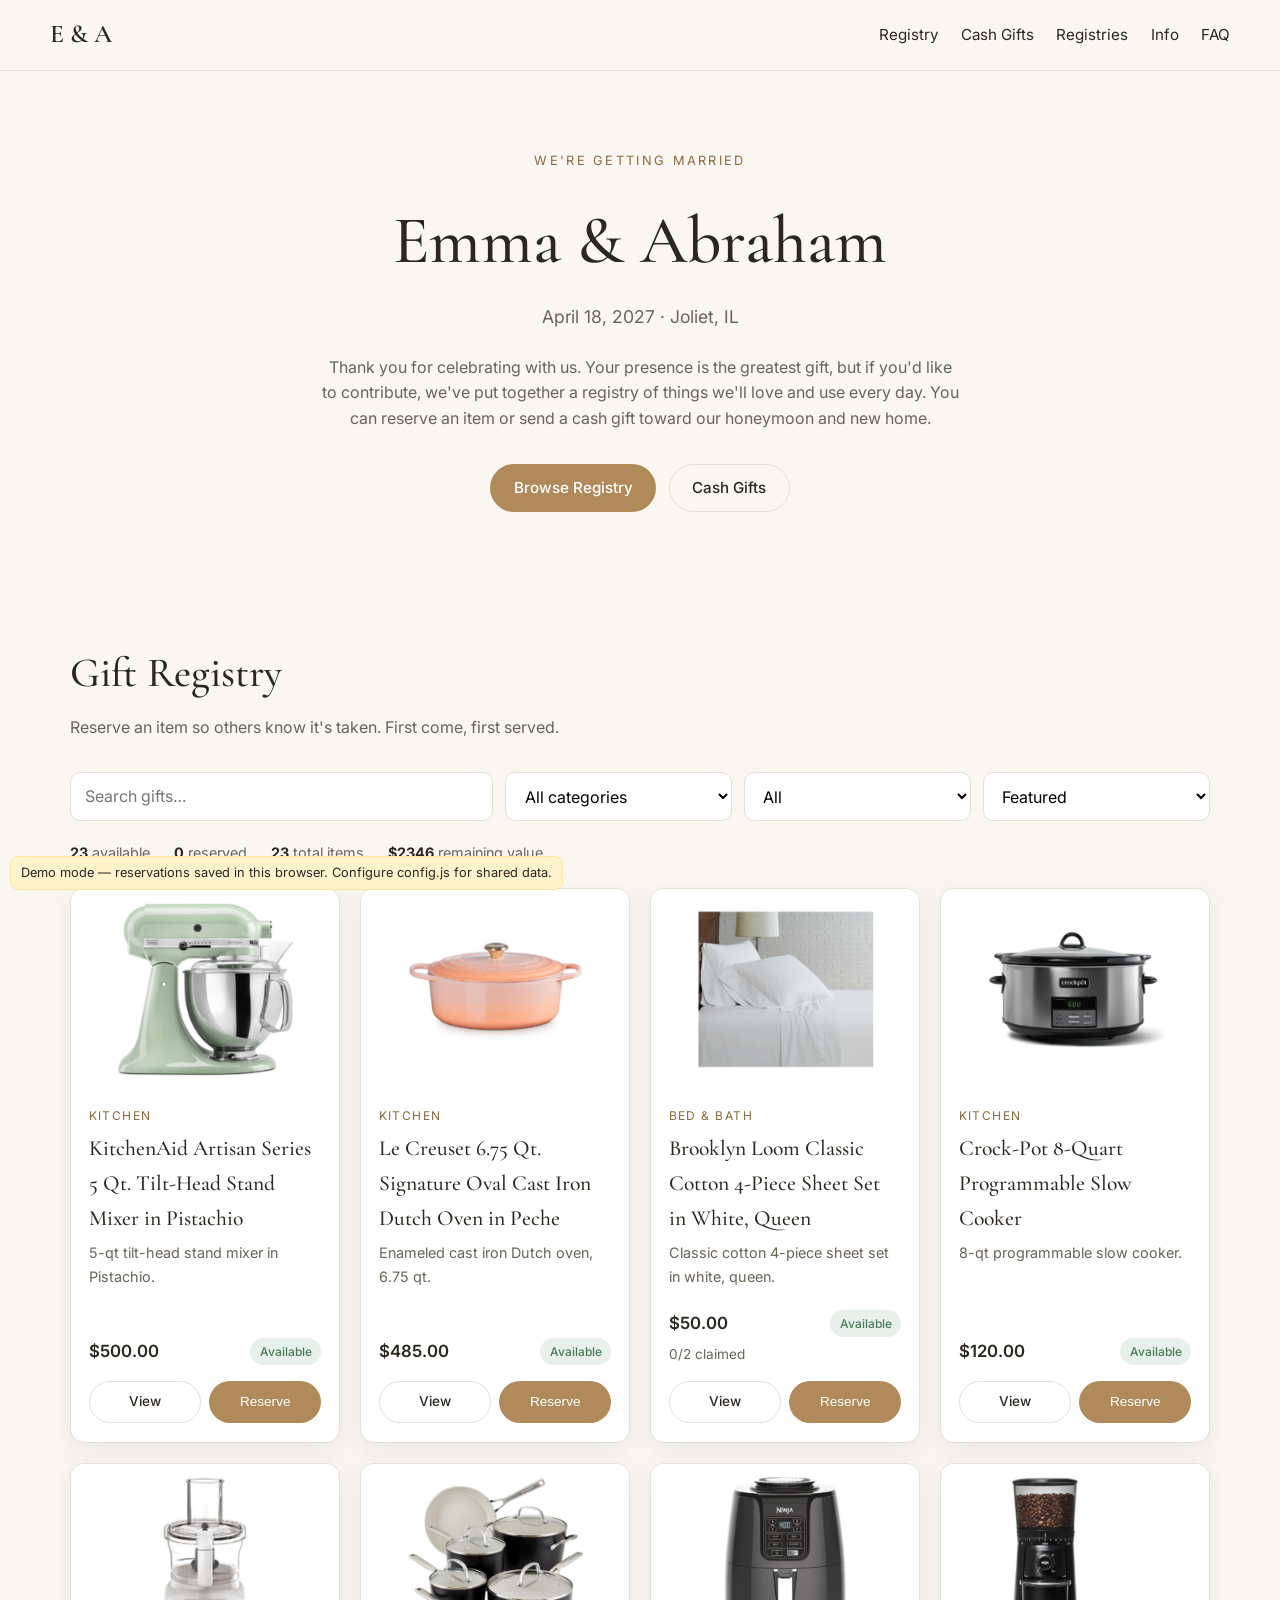
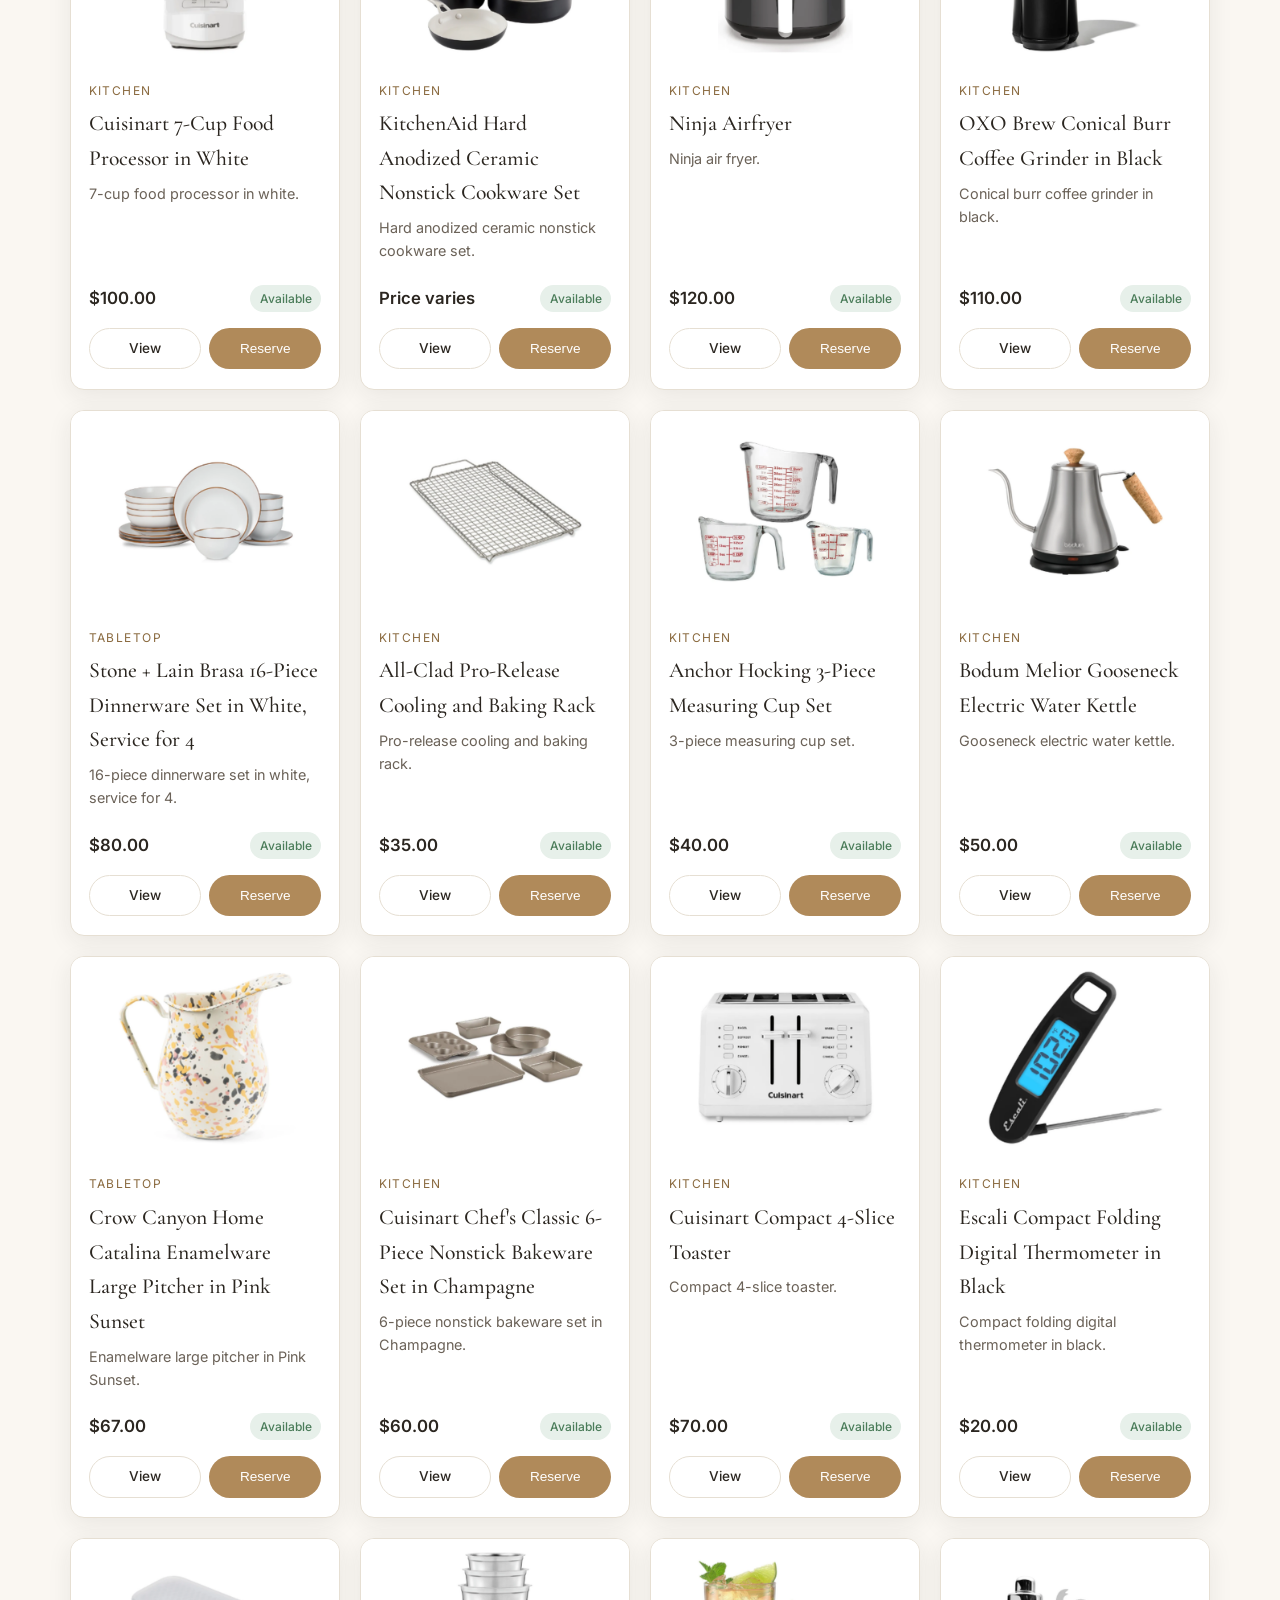
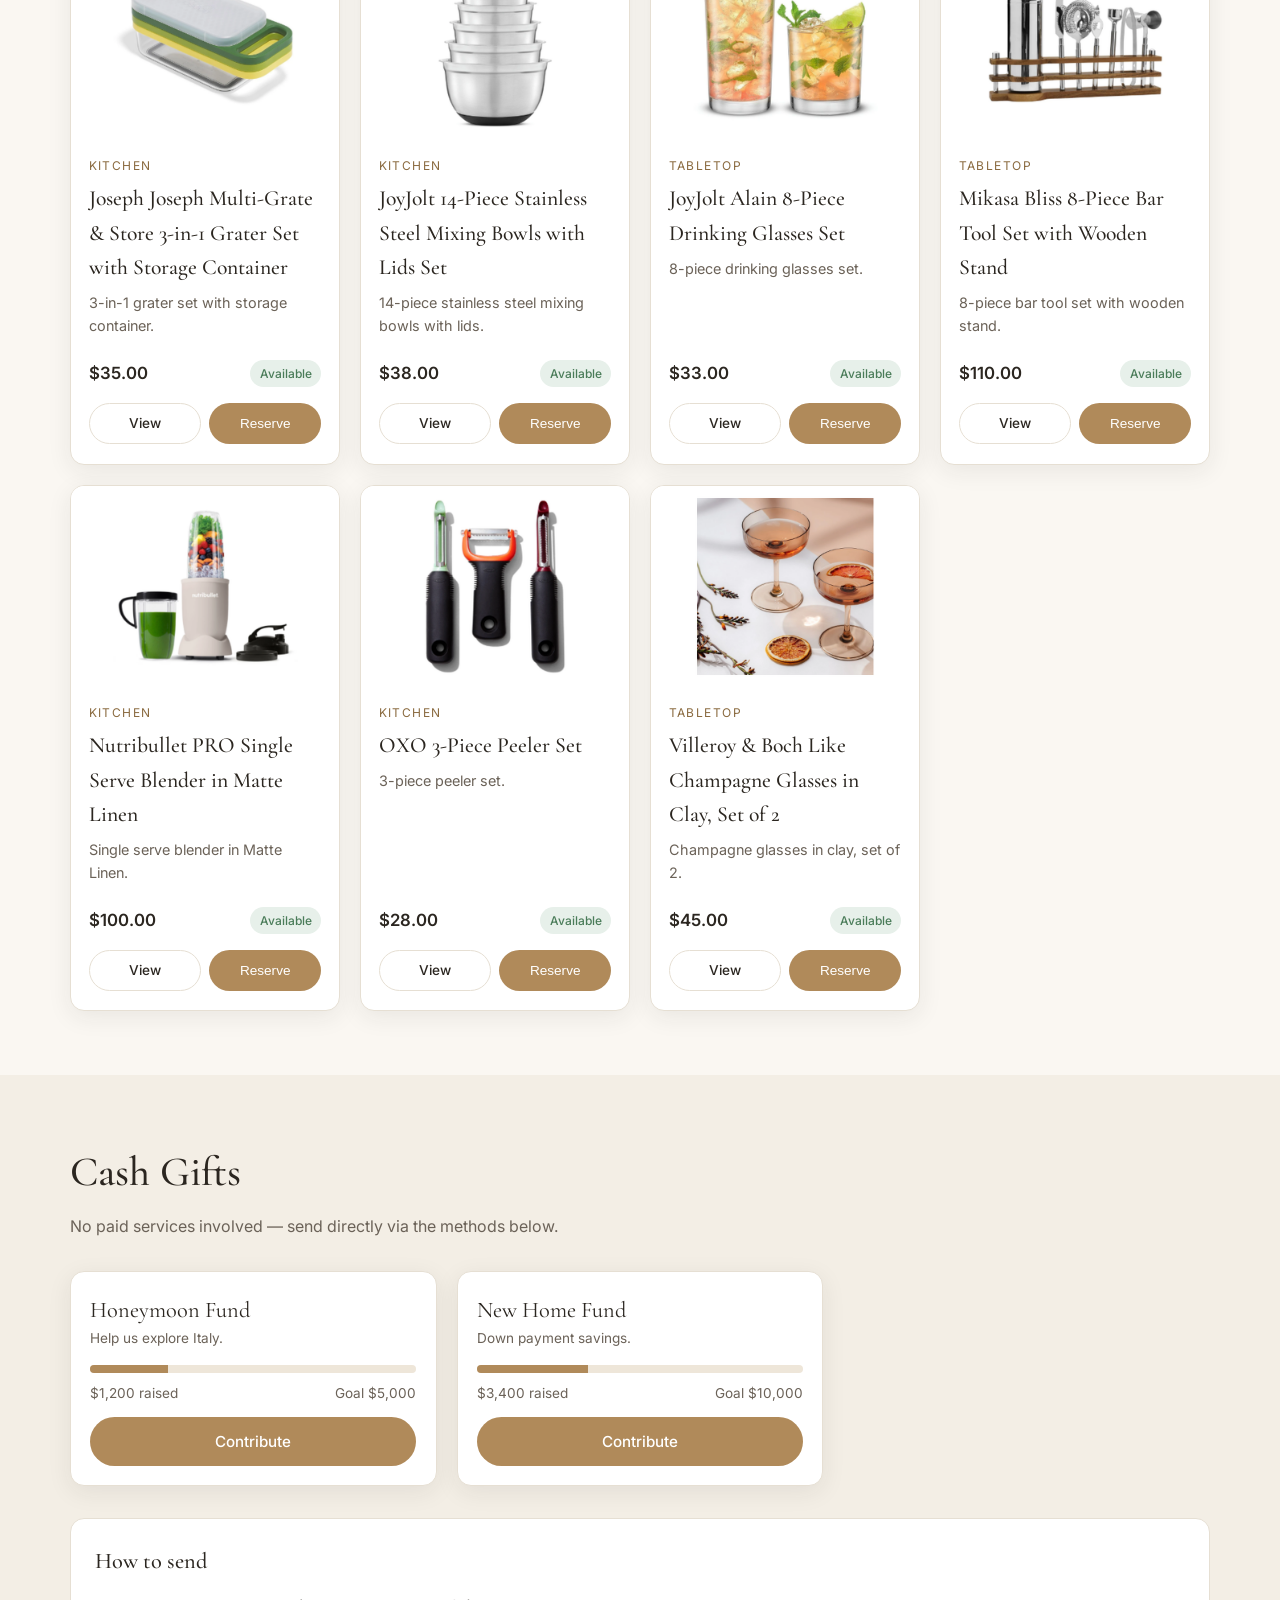
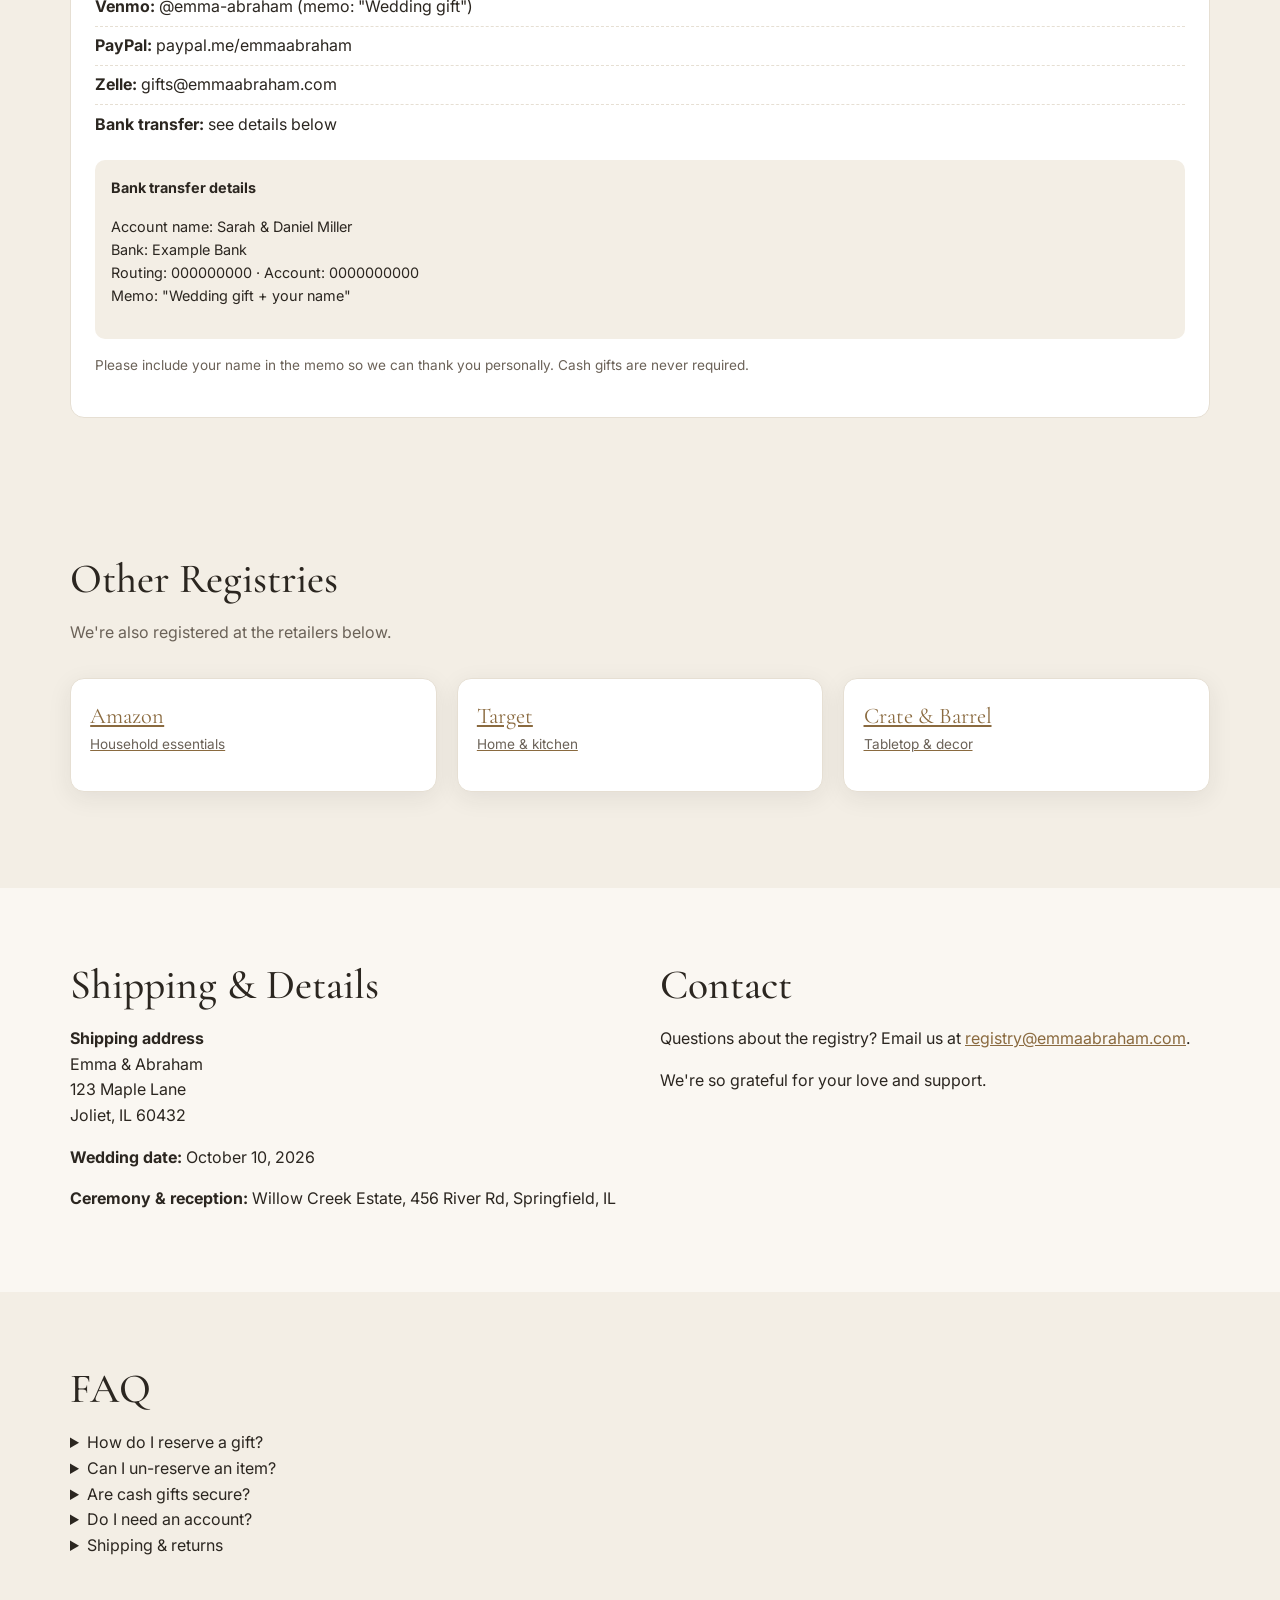
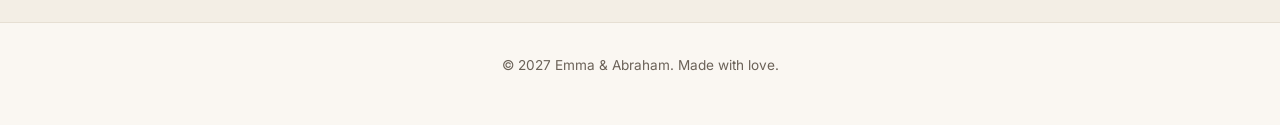
==== index.html @ 06e7c5d1 "Prepare static registry for GitHub Pages - Add Pages workflow, .nojekyll, and LF normalization - Use" ====
<!DOCTYPE html>
<html lang="en">
<head>
  <meta charset="UTF-8" />
  <meta name="viewport" content="width=device-width, initial-scale=1.0" />
  <title>Wedding Registry — Emma &amp; Abraham</title>
  <meta name="description" content="Wedding registry for Emma &amp; Abraham. Browse gifts, reserve an item, or contribute a cash gift." />
  <link rel="preconnect" href="https://fonts.googleapis.com" />
  <link rel="preconnect" href="https://fonts.gstatic.com" crossorigin />
  <link href="https://fonts.googleapis.com/css2?family=Cormorant+Garamond:wght@400;500;600&family=Inter:wght@400;500;600&display=swap" rel="stylesheet" />
  <link rel="stylesheet" href="styles.css?v=3" />
</head>
<body>
  <header class="site-header">
    <div class="container header-inner">
      <a class="brand" href="#top">E &amp; A</a>
      <nav class="nav">
        <a href="#registry">Registry</a>
        <a href="#cash">Cash Gifts</a>
        <a href="#other">Registries</a>
        <a href="#info">Info</a>
        <a href="#faq">FAQ</a>
      </nav>
    </div>
  </header>

  <main id="top">
    <section class="hero">
      <div class="container hero-inner">
        <p class="eyebrow">We're getting married</p>
        <h1>Emma &amp; Abraham</h1>
        <p class="date">April 18, 2027 &middot; Joliet, IL</p>
        <p class="intro">
          Thank you for celebrating with us. Your presence is the greatest gift, but if you'd like to
          contribute, we've put together a registry of things we'll love and use every day. You can reserve
          an item or send a cash gift toward our honeymoon and new home.
        </p>
        <div class="hero-actions">
          <a class="btn btn-primary" href="#registry">Browse Registry</a>
          <a class="btn btn-ghost" href="#cash">Cash Gifts</a>
        </div>
      </div>
    </section>

    <section id="registry" class="section">
      <div class="container">
        <div class="section-head">
          <h2>Gift Registry</h2>
          <p class="muted">Reserve an item so others know it's taken. First come, first served.</p>
        </div>

        <div class="toolbar">
          <input id="search" type="search" placeholder="Search gifts…" aria-label="Search gifts" />
          <select id="category" aria-label="Filter by category">
            <option value="">All categories</option>
          </select>
          <select id="status" aria-label="Filter by status">
            <option value="all">All</option>
            <option value="available">Available</option>
            <option value="reserved">Reserved</option>
          </select>
          <select id="sort" aria-label="Sort">
            <option value="featured">Featured</option>
            <option value="price-asc">Price: Low to High</option>
            <option value="price-desc">Price: High to Low</option>
            <option value="name">Name A–Z</option>
          </select>
        </div>

        <div id="stats" class="stats"></div>
        <div id="gift-grid" class="gift-grid" aria-live="polite"></div>
        <div id="empty" class="empty" hidden>No gifts match your filters.</div>
        <div id="loading" class="loading">Loading registry…</div>
      </div>
    </section>

    <section id="cash" class="section section-alt">
      <div class="container">
        <div class="section-head">
          <h2>Cash Gifts</h2>
          <p class="muted">No paid services involved — send directly via the methods below.</p>
        </div>
        <div id="funds" class="funds"></div>
        <div class="cash-methods">
          <h3>How to send</h3>
          <ul class="methods">
            <li><strong>Venmo:</strong> @emma-abraham (memo: "Wedding gift")</li>
            <li><strong>PayPal:</strong> paypal.me/emmaabraham</li>
            <li><strong>Zelle:</strong> gifts@emmaabraham.com</li>
            <li><strong>Bank transfer:</strong> see details below</li>
          </ul>
          <div class="bank-box">
            <p><strong>Bank transfer details</strong></p>
            <p>Account name: Sarah &amp; Daniel Miller<br />
            Bank: Example Bank<br />
            Routing: 000000000 &middot; Account: 0000000000<br />
            Memo: "Wedding gift + your name"</p>
          </div>
          <p class="muted small">Please include your name in the memo so we can thank you personally. Cash gifts are never required.</p>
        </div>
      </div>
    </section>

    <section id="other" class="section section-alt">
      <div class="container">
        <div class="section-head">
          <h2>Other Registries</h2>
          <p class="muted">We're also registered at the retailers below.</p>
        </div>
        <div class="funds" id="other-registries">
          <a class="fund-card" href="https://www.amazon.com/wedding" target="_blank" rel="noopener">
            <div class="fund-name">Amazon</div>
            <p class="muted small">Household essentials</p>
          </a>
          <a class="fund-card" href="https://www.target.com/gift-registry" target="_blank" rel="noopener">
            <div class="fund-name">Target</div>
            <p class="muted small">Home &amp; kitchen</p>
          </a>
          <a class="fund-card" href="https://www.crateandbarrel.com/gift-registry" target="_blank" rel="noopener">
            <div class="fund-name">Crate &amp; Barrel</div>
            <p class="muted small">Tabletop &amp; decor</p>
          </a>
        </div>
      </div>
    </section>

    <section id="info" class="section">
      <div class="container two-col">
        <div>
          <h2>Shipping &amp; Details</h2>
          <p><strong>Shipping address</strong><br />
          Emma &amp; Abraham<br />
          123 Maple Lane<br />
          Joliet, IL 60432</p>
          <p><strong>Wedding date:</strong> October 10, 2026</p>
          <p><strong>Ceremony &amp; reception:</strong> Willow Creek Estate, 456 River Rd, Springfield, IL</p>
        </div>
        <div>
          <h2>Contact</h2>
          <p>Questions about the registry? Email us at <a href="mailto:registry@emmaabraham.com">registry@emmaabraham.com</a>.</p>
          <p>We're so grateful for your love and support.</p>
        </div>
      </div>
    </section>

    <section id="faq" class="section section-alt">
      <div class="container">
        <h2>FAQ</h2>
        <details>
          <summary>How do I reserve a gift?</summary>
          <p>Click "Reserve" on any available item and enter your name. The item will be marked reserved for everyone immediately.</p>
        </details>
        <details>
          <summary>Can I un-reserve an item?</summary>
          <p>Please contact us and we'll release it. Reserved items can be changed by the couple.</p>
        </details>
        <details>
          <summary>Are cash gifts secure?</summary>
          <p>Cash gifts go directly to us via Venmo/PayPal/Zelle/bank transfer. This site never processes payments or stores card details.</p>
        </details>
        <details>
          <summary>Do I need an account?</summary>
          <p>No. Just your name when reserving. No passwords, no sign-up.</p>
        </details>
        <details>
          <summary>Shipping &amp; returns</summary>
          <p>Items ship to the address above. If something arrives damaged, contact the retailer directly; we're happy to help coordinate.</p>
        </details>
      </div>
    </section>
  </main>

  <footer class="site-footer">
    <div class="container">
      <p>&copy; 2027 Emma &amp; Abraham. Made with love.</p>
    </div>
  </footer>

  <!-- Reserve modal -->
  <div id="modal" class="modal" hidden>
    <div class="modal-card" role="dialog" aria-modal="true" aria-labelledby="modal-title">
      <button class="modal-close" id="modal-close" aria-label="Close">&times;</button>
      <h3 id="modal-title">Reserve this gift</h3>
      <p id="modal-item" class="muted"></p>
      <form id="reserve-form">
        <label>Your name
          <input name="name" type="text" required maxlength="80" placeholder="Jane Doe" />
        </label>
        <label>Message (optional)
          <textarea name="message" rows="3" maxlength="200" placeholder="Congrats!"></textarea>
        </label>
        <div class="modal-actions">
          <button type="button" class="btn btn-ghost" id="modal-cancel">Cancel</button>
          <button type="submit" class="btn btn-primary">Reserve</button>
        </div>
        <p id="modal-status" class="form-status" role="status"></p>
      </form>
    </div>
  </div>

  <script src="config.js"></script>
  <script src="gifts-data.js?v=3"></script>
<script src="app.js?v=3"></script>
</body>
</html>
---- styles.css ----
:root {
  --bg: #faf7f2;
  --surface: #ffffff;
  --text: #2b2620;
  --muted: #6b6258;
  --accent: #b08a5a;
  --accent-dark: #8a6a3f;
  --border: #e6dfd3;
  --success: #4a7c59;
  --danger: #a04a3a;
  --radius: 14px;
  --shadow: 0 6px 24px rgba(43,38,32,.08);
  --max: 1180px;
}

* { box-sizing: border-box; }
html { scroll-behavior: smooth; }
body {
  margin: 0;
  font-family: 'Inter', system-ui, -apple-system, sans-serif;
  color: var(--text);
  background: var(--bg);
  line-height: 1.6;
}
h1,h2,h3 { font-family: 'Cormorant Garamond', Georgia, serif; font-weight: 500; margin: 0 0 .5rem; }
h1 { font-size: clamp(2.6rem, 6vw, 4.2rem); }
h2 { font-size: clamp(1.9rem, 4vw, 2.6rem); }
h3 { font-size: 1.4rem; }
p { margin: 0 0 1rem; }
a { color: var(--accent-dark); }
.muted { color: var(--muted); }
.small { font-size: .85rem; }

.container { max-width: var(--max); margin: 0 auto; padding: 0 1.25rem; }

.site-header {
  position: sticky; top: 0; z-index: 50;
  background: rgba(250,247,242,.85);
  backdrop-filter: blur(8px);
  border-bottom: 1px solid var(--border);
}
.header-inner { display: flex; align-items: center; justify-content: space-between; padding: .9rem 0; }
.brand { font-family: 'Cormorant Garamond', serif; font-size: 1.6rem; font-weight: 600; text-decoration: none; color: var(--text); }
.nav { display: flex; gap: 1.4rem; }
.nav a { text-decoration: none; color: var(--text); font-size: .95rem; }
.nav a:hover { color: var(--accent-dark); }

.hero { padding: 5rem 0 4rem; text-align: center; }
.eyebrow { text-transform: uppercase; letter-spacing: .18em; font-size: .8rem; color: var(--accent-dark); margin-bottom: 1rem; }
.date { color: var(--muted); font-size: 1.1rem; margin-bottom: 1.5rem; }
.intro { max-width: 640px; margin: 0 auto 2rem; color: var(--muted); }
.hero-actions { display: flex; gap: .8rem; justify-content: center; flex-wrap: wrap; }

.btn {
  display: inline-flex; align-items: center; justify-content: center;
  padding: .7rem 1.4rem; border-radius: 999px; border: 1px solid transparent;
  font-weight: 500; text-decoration: none; cursor: pointer; font-size: .95rem;
  transition: transform .15s ease, background .15s ease, box-shadow .15s ease;
}
.btn:hover { transform: translateY(-1px); }
.btn-primary { background: var(--accent); color: #fff; }
.btn-primary:hover { background: var(--accent-dark); }
.btn-ghost { background: transparent; border-color: var(--border); color: var(--text); }
.btn:disabled { opacity: .5; cursor: not-allowed; transform: none; }

.section { padding: 4rem 0; }
.section-alt { background: #f3eee5; }
.section-head { margin-bottom: 2rem; }
.section-head .muted { margin-top: .25rem; }

.toolbar {
  display: flex; flex-wrap: wrap; gap: .75rem; margin-bottom: 1.25rem;
}
.toolbar input, .toolbar select {
  padding: .65rem .9rem; border: 1px solid var(--border); border-radius: 10px;
  background: var(--surface); font: inherit; min-width: 160px; flex: 1;
}
.toolbar input { flex: 2; min-width: 200px; }

.stats { display: flex; gap: 1.5rem; flex-wrap: wrap; margin-bottom: 1.5rem; color: var(--muted); font-size: .9rem; }
.stats strong { color: var(--text); }

.gift-grid {
  display: grid; grid-template-columns: repeat(auto-fill, minmax(260px, 1fr)); gap: 1.25rem;
}
.gift-card {
  background: var(--surface); border: 1px solid var(--border); border-radius: var(--radius);
  overflow: hidden; box-shadow: var(--shadow); display: flex; flex-direction: column;
  transition: transform .2s ease;
}
.gift-card:hover { transform: translateY(-3px); }
.gift-img {
  aspect-ratio: 4/3; background: #fff; display: flex; align-items: center; justify-content: center;
  overflow: hidden;
}
.gift-img img { width: 100%; height: 100%; object-fit: contain; }
.gift-body { padding: 1rem 1.1rem 1.2rem; display: flex; flex-direction: column; gap: .4rem; flex: 1; }
.gift-cat { font-size: .75rem; text-transform: uppercase; letter-spacing: .12em; color: var(--accent-dark); }
.gift-name { font-family: 'Cormorant Garamond', serif; font-size: 1.35rem; margin: 0; }
.gift-desc { color: var(--muted); font-size: .9rem; flex: 1; }
.gift-price { font-weight: 600; font-size: 1.05rem; }
.gift-meta { display: flex; align-items: center; justify-content: space-between; gap: .5rem; flex-wrap: wrap; }
.gift-actions { display: flex; gap: .5rem; margin-top: .6rem; }
.gift-actions .btn { flex: 1; padding: .55rem .8rem; font-size: .85rem; }

.badge {
  display: inline-block; padding: .25rem .6rem; border-radius: 999px; font-size: .75rem; font-weight: 500;
}
.badge-available { background: #e7f0ea; color: var(--success); }
.badge-reserved { background: #f0e6e3; color: var(--danger); }

.empty, .loading { text-align: center; padding: 3rem 1rem; color: var(--muted); }

.funds { display: grid; grid-template-columns: repeat(auto-fill, minmax(280px, 1fr)); gap: 1.25rem; margin-bottom: 2rem; }
.fund-card { background: var(--surface); border: 1px solid var(--border); border-radius: var(--radius); padding: 1.2rem; box-shadow: var(--shadow); }
.fund-name { font-family: 'Cormorant Garamond', serif; font-size: 1.4rem; }
.progress { height: 8px; background: #eee6d9; border-radius: 999px; overflow: hidden; margin: .6rem 0; }
.progress-bar { height: 100%; background: var(--accent); transition: width .4s ease; }
.fund-amounts { display: flex; justify-content: space-between; font-size: .85rem; color: var(--muted); }

.cash-methods { background: var(--surface); border: 1px solid var(--border); border-radius: var(--radius); padding: 1.5rem; }
.methods { list-style: none; padding: 0; margin: 0 0 1rem; }
.methods li { padding: .4rem 0; border-bottom: 1px dashed var(--border); }
.methods li:last-child { border-bottom: none; }
.bank-box { background: #f3eee5; border-radius: 10px; padding: 1rem; margin: 1rem 0; font-size: .9rem; }

.two-col { display: grid; grid-template-columns: 1fr 1fr; gap: 2.5rem; }
@media (max-width: 720px) { .two-col { grid-template-columns: 1fr; } }

.site-footer { padding: 2rem 0; text-align: center; color: var(--muted); font-size: .85rem; border-top: 1px solid var(--border); }

/* Modal */
.modal {
  position: fixed; inset: 0; background: rgba(43,38,32,.45);
  display: flex; align-items: center; justify-content: center; z-index: 100; padding: 1rem;
}
.modal[hidden] { display: none; }
.modal-card {
  background: var(--surface); border-radius: var(--radius); padding: 1.6rem;
  width: min(460px, 100%); box-shadow: 0 20px 60px rgba(0,0,0,.2); position: relative;
}
.modal-close { position: absolute; top: .6rem; right: .9rem; background: none; border: none; font-size: 1.6rem; cursor: pointer; color: var(--muted); }
.modal-card label { display: block; margin-bottom: 1rem; font-size: .9rem; }
.modal-card input, .modal-card textarea {
  width: 100%; margin-top: .35rem; padding: .6rem .8rem; border: 1px solid var(--border);
  border-radius: 8px; font: inherit;
}
.modal-actions { display: flex; justify-content: flex-end; gap: .6rem; margin-top: .5rem; }
.form-status { font-size: .85rem; margin-top: .6rem; min-height: 1.2rem; }
.form-status.error { color: var(--danger); }
.form-status.success { color: var(--success); }
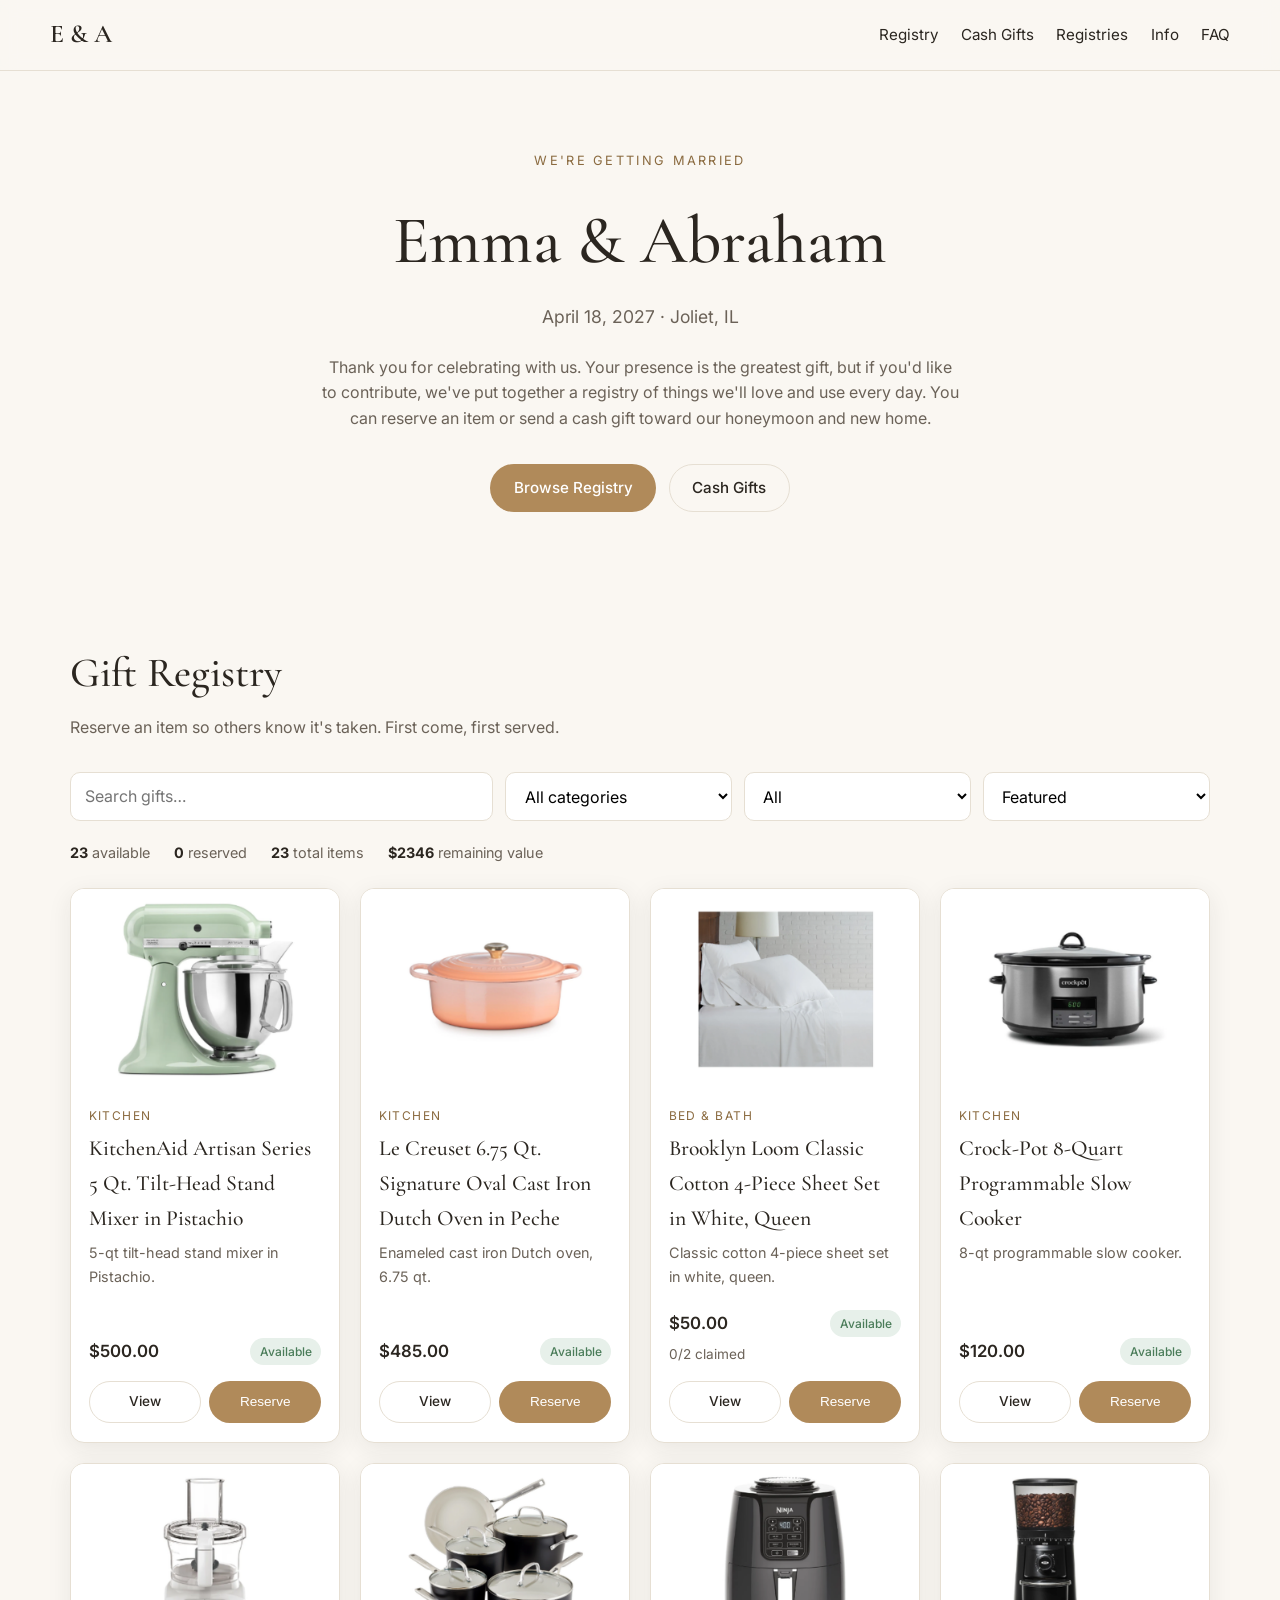
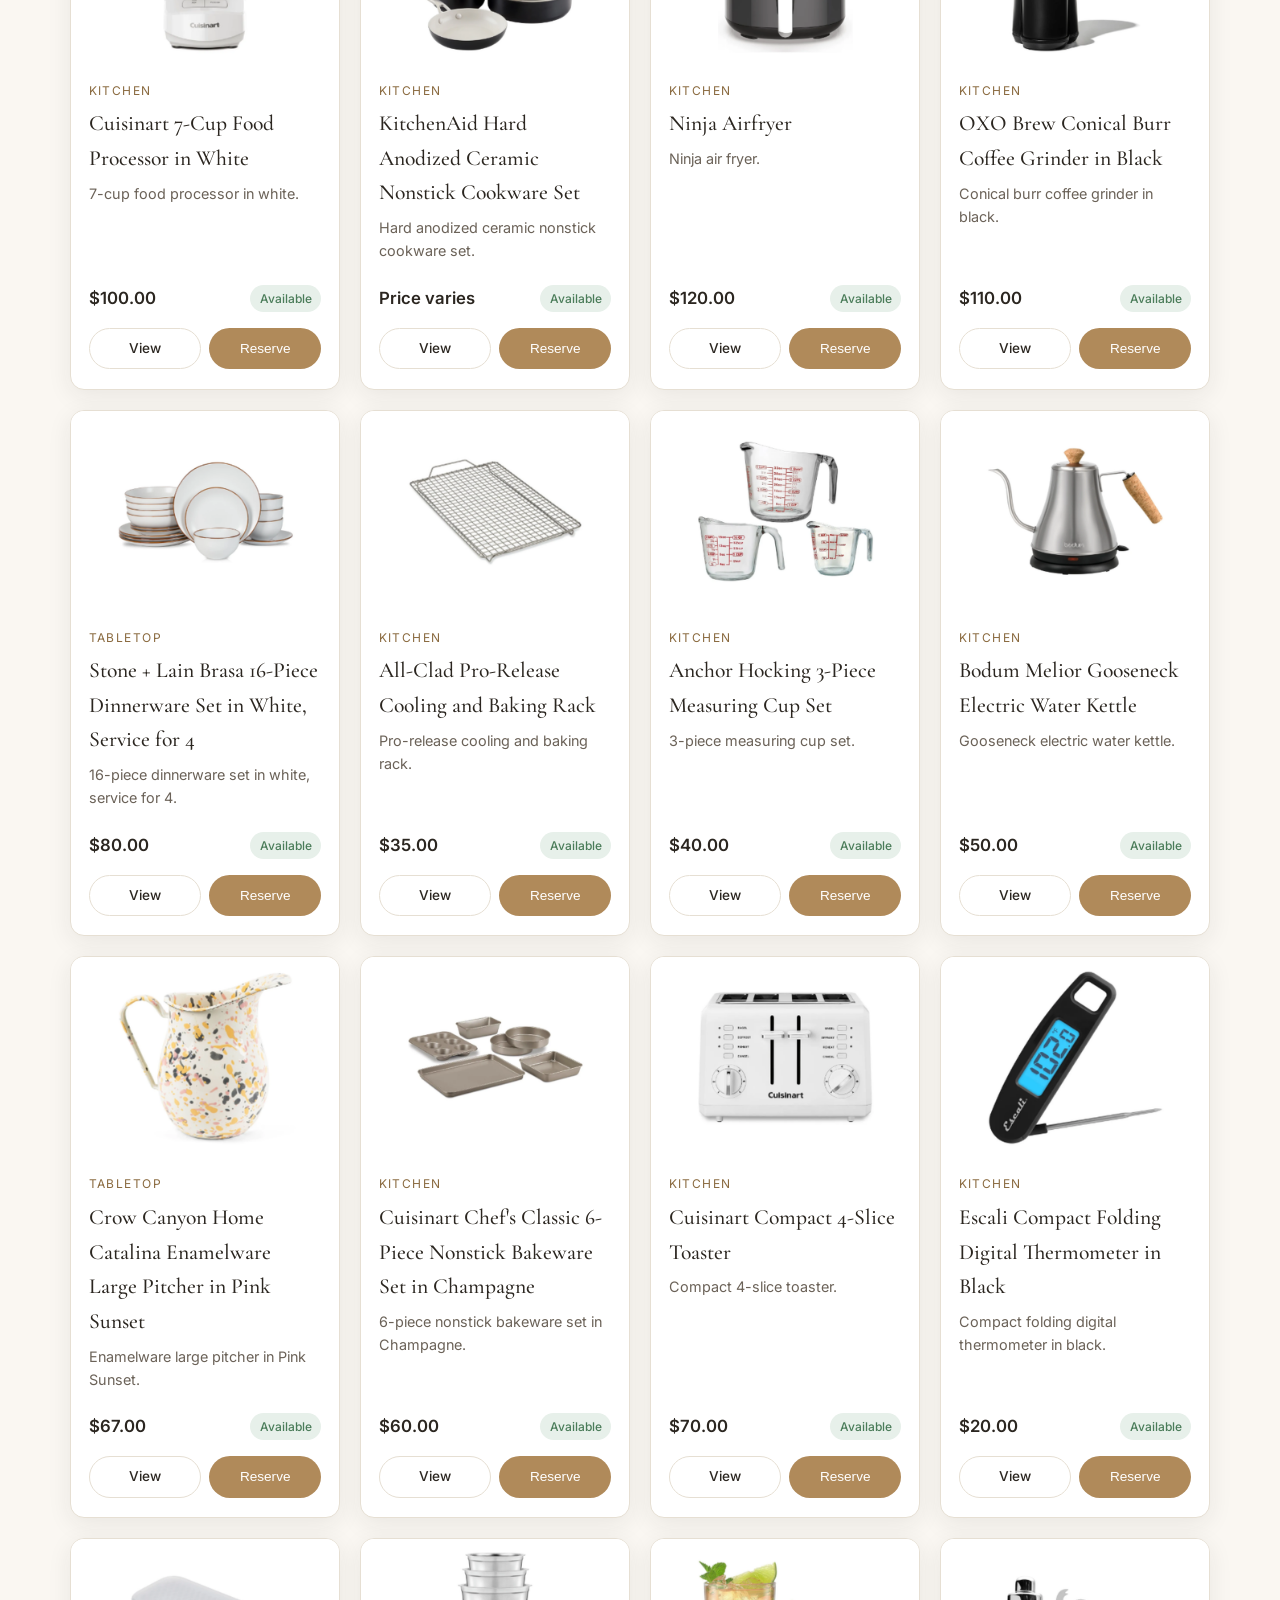
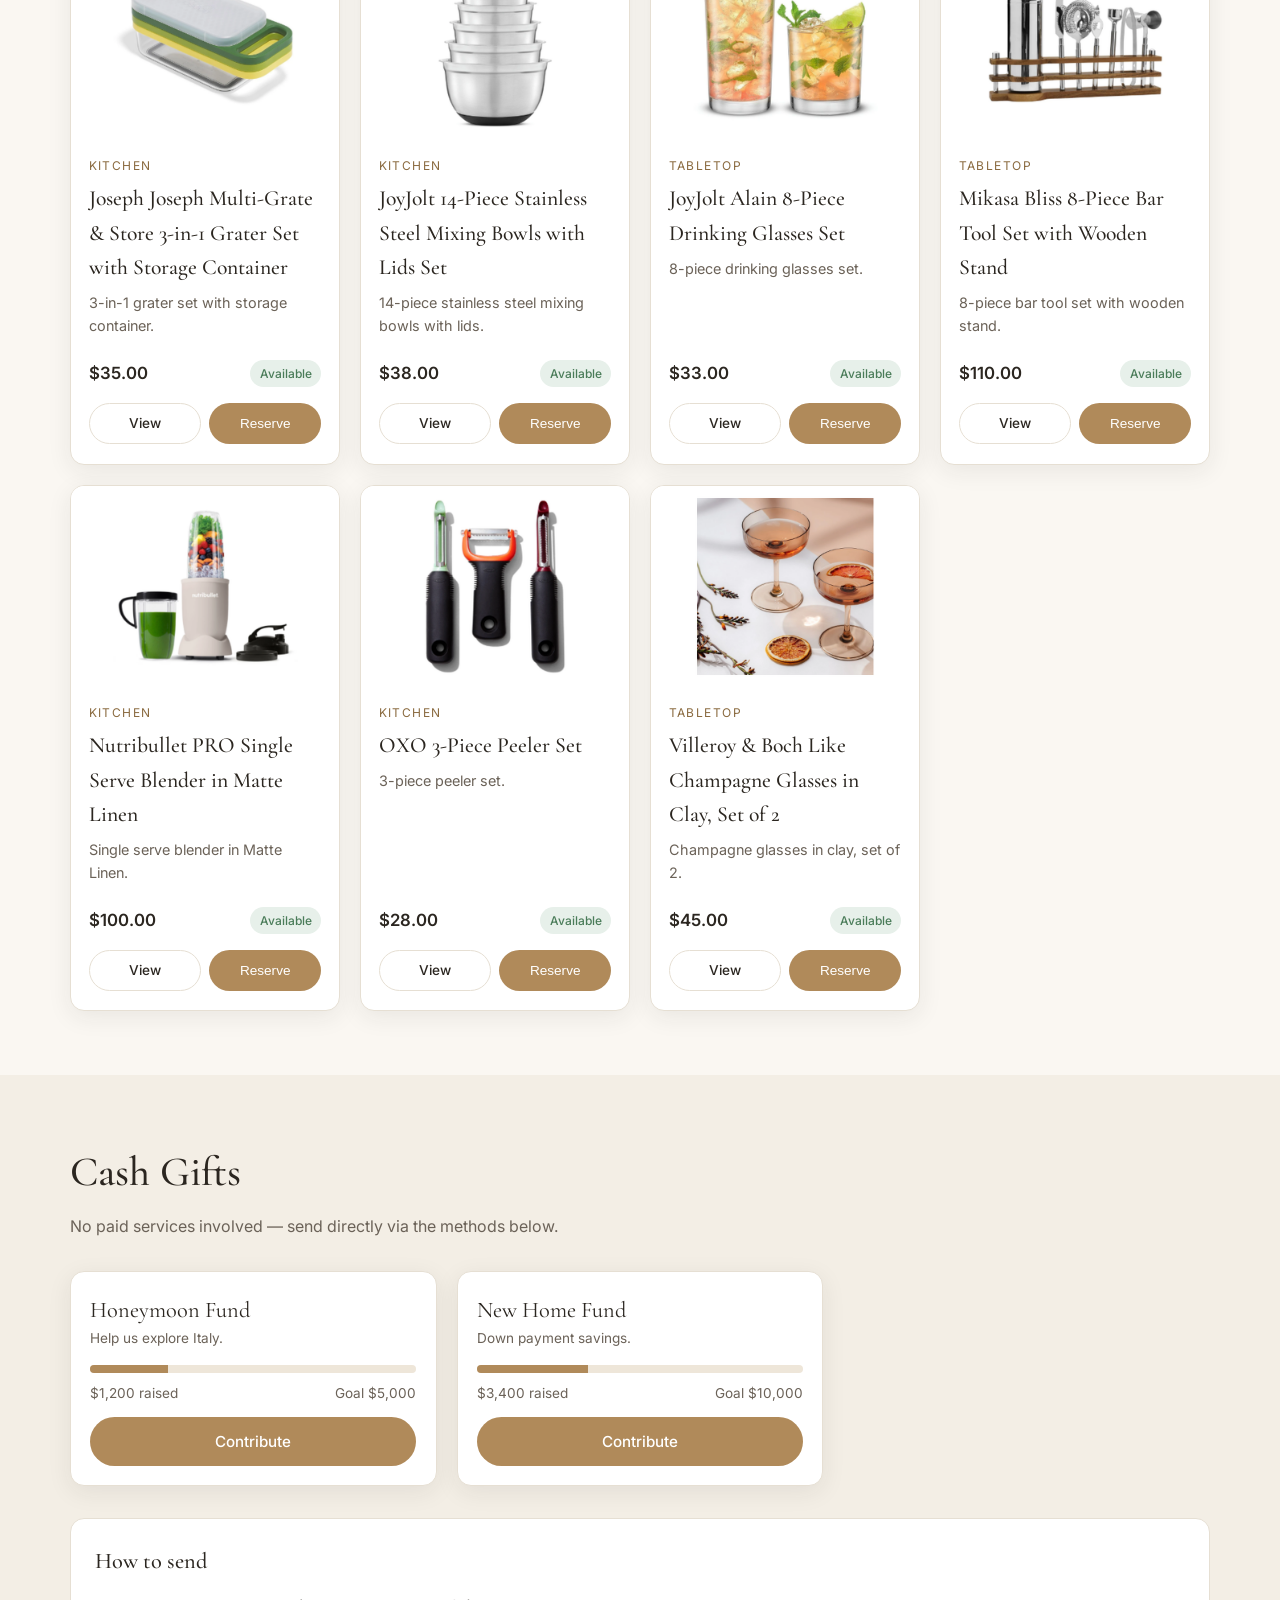
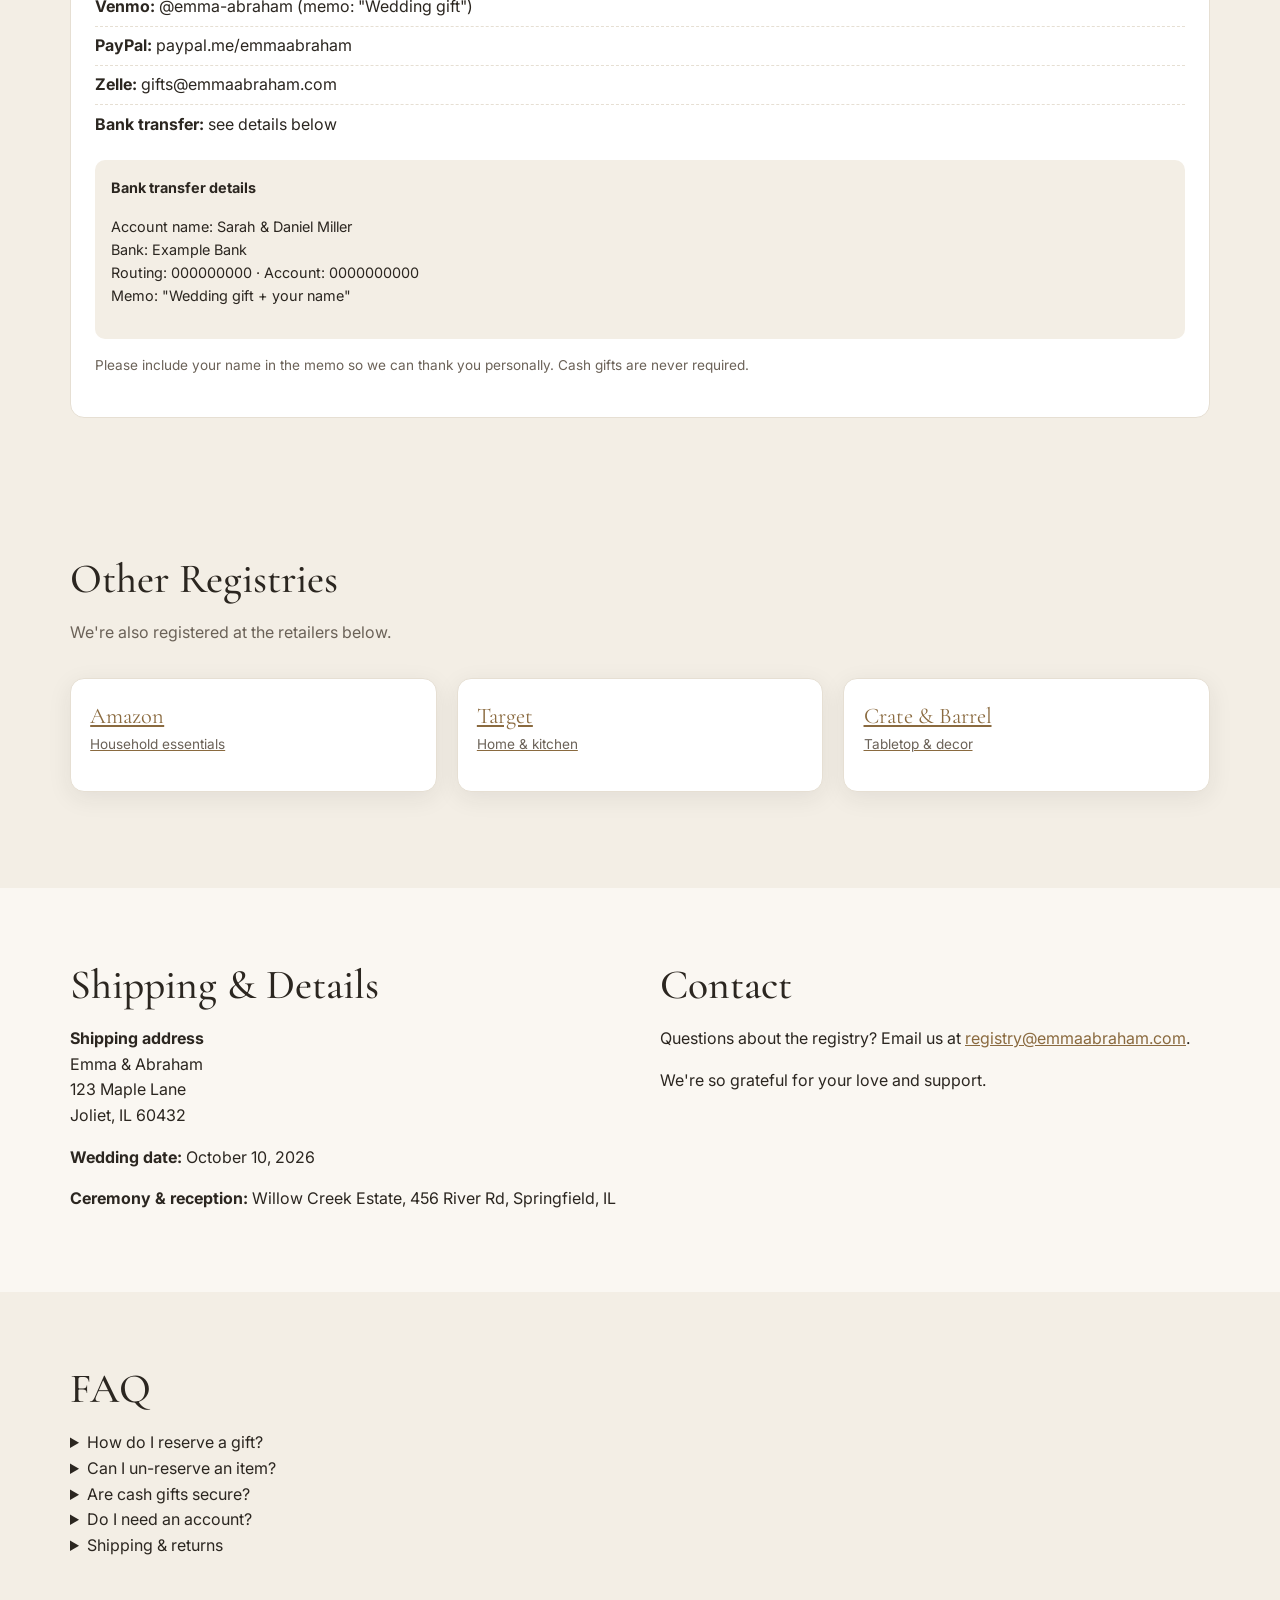
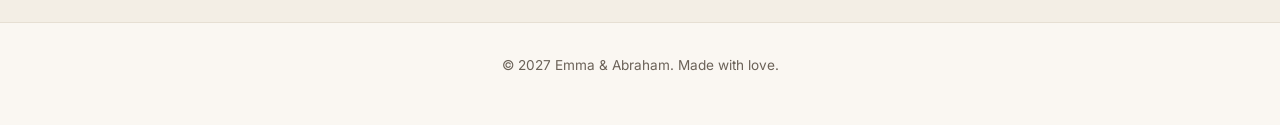
==== commit c998420c: "Connect live site to Google Sheets backend Set the Apps Script /exec endpoint and bump asset version" ====
--- a/index.html
+++ b/index.html
@@ -8,7 +8,7 @@
   <link rel="preconnect" href="https://fonts.googleapis.com" />
   <link rel="preconnect" href="https://fonts.gstatic.com" crossorigin />
   <link href="https://fonts.googleapis.com/css2?family=Cormorant+Garamond:wght@400;500;600&family=Inter:wght@400;500;600&display=swap" rel="stylesheet" />
-  <link rel="stylesheet" href="styles.css?v=3" />
+  <link rel="stylesheet" href="styles.css?v=4" />
 </head>
 <body>
   <header class="site-header">
@@ -198,8 +198,8 @@
     </div>
   </div>
 
-  <script src="config.js"></script>
-  <script src="gifts-data.js?v=3"></script>
-<script src="app.js?v=3"></script>
+  <script src="config.js?v=4"></script>
+  <script src="gifts-data.js?v=4"></script>
+<script src="app.js?v=4"></script>
 </body>
 </html>
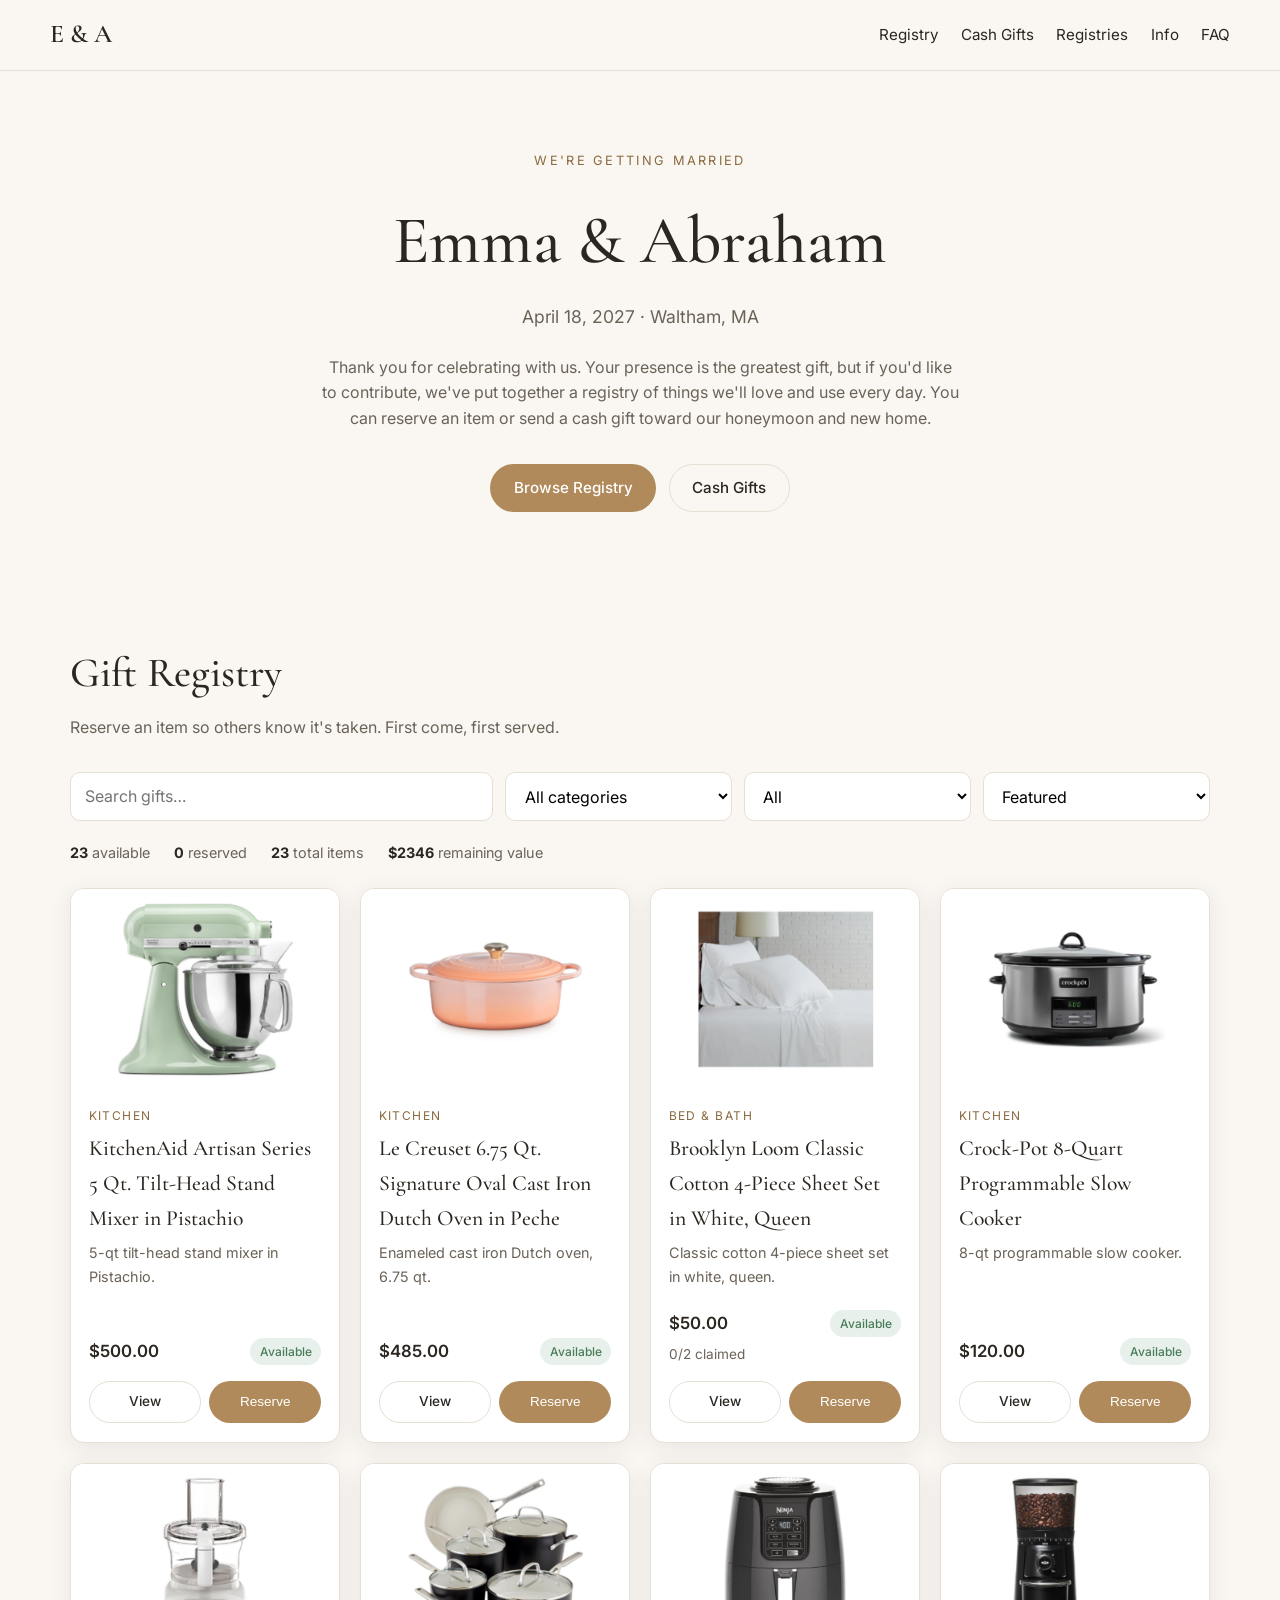
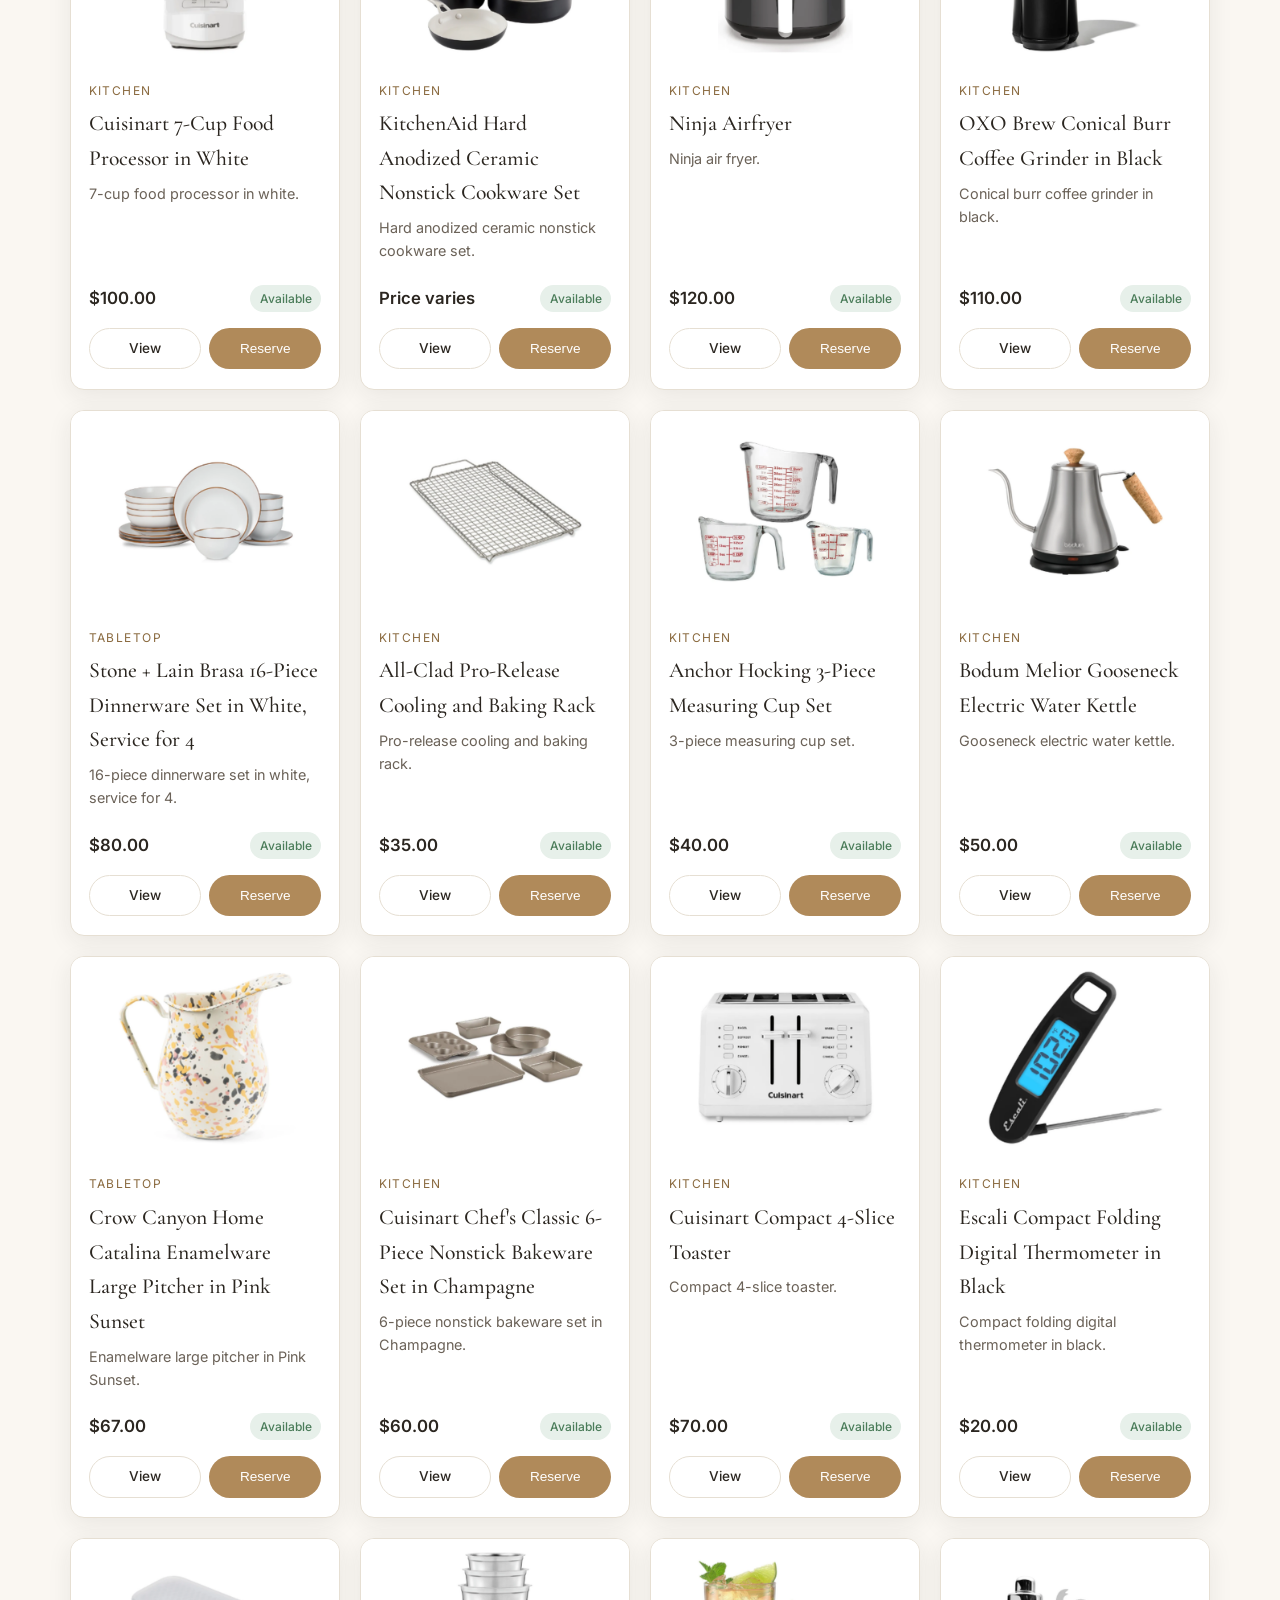
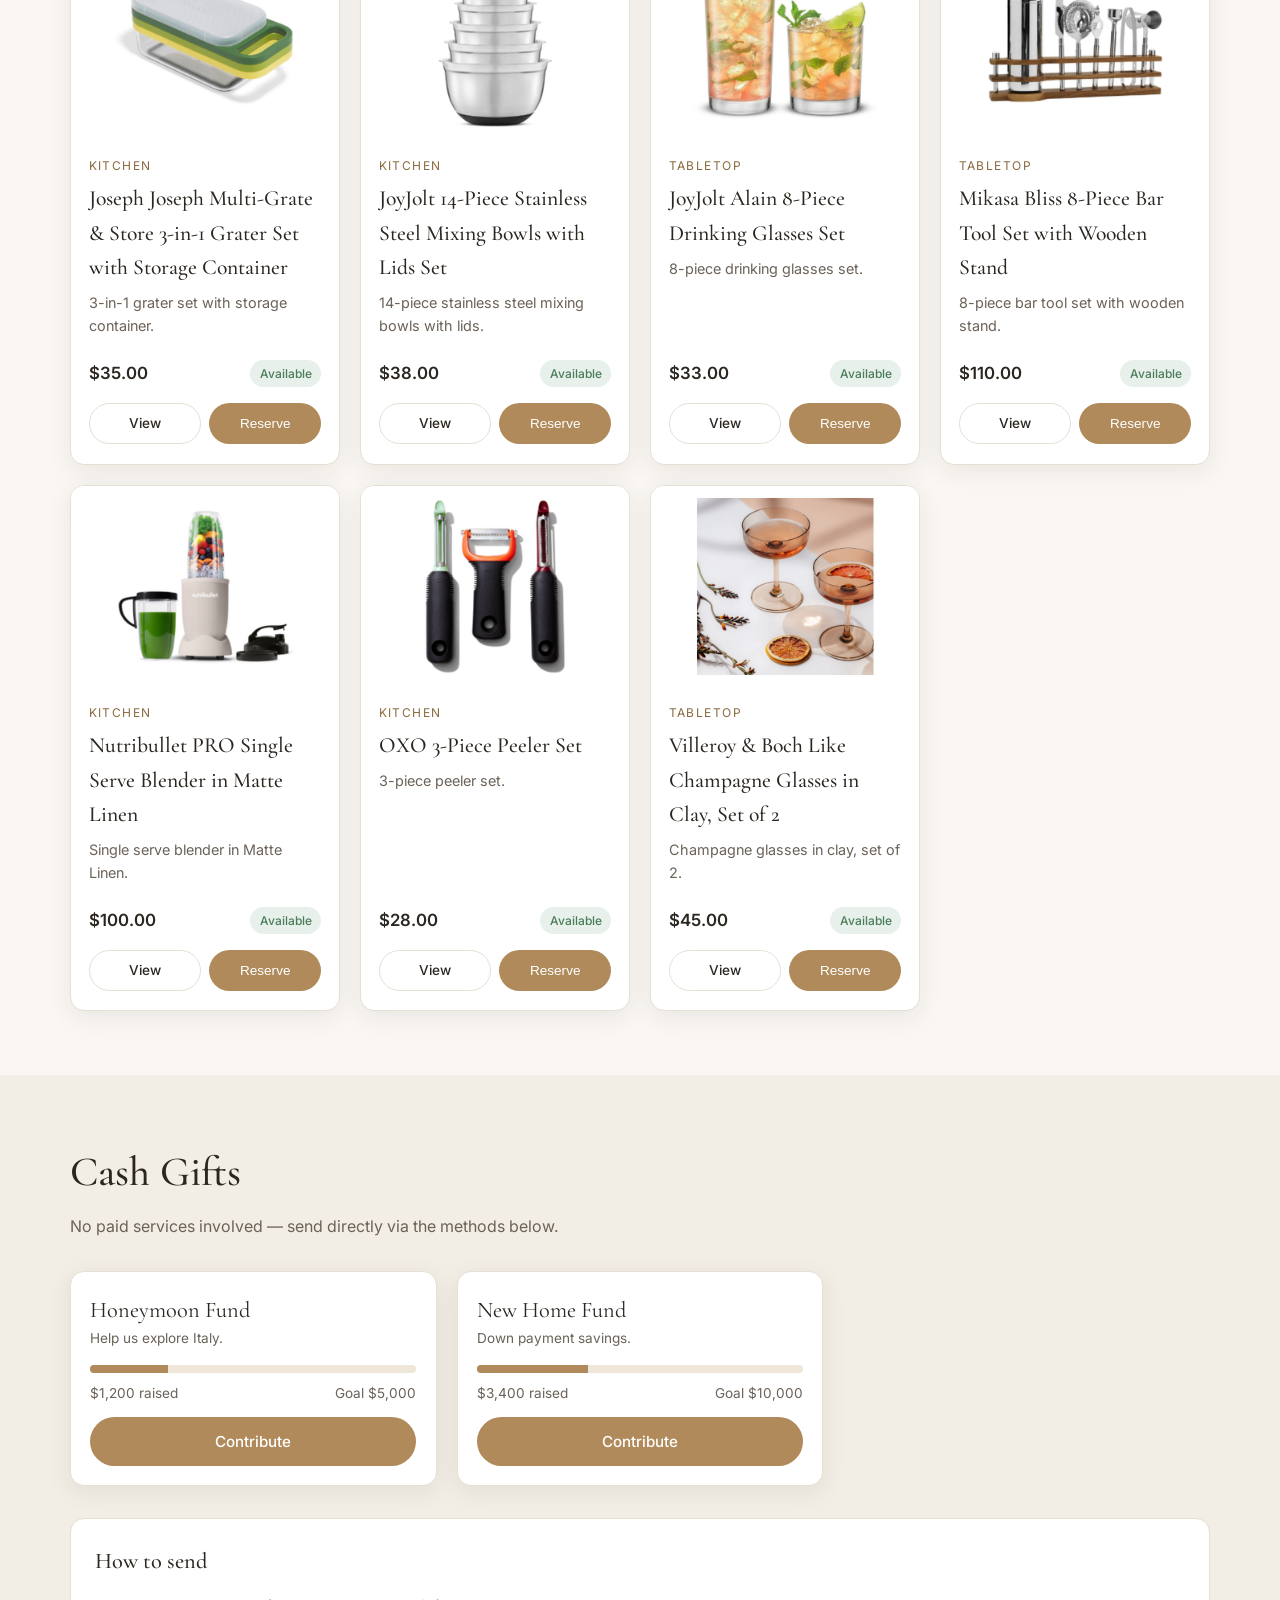
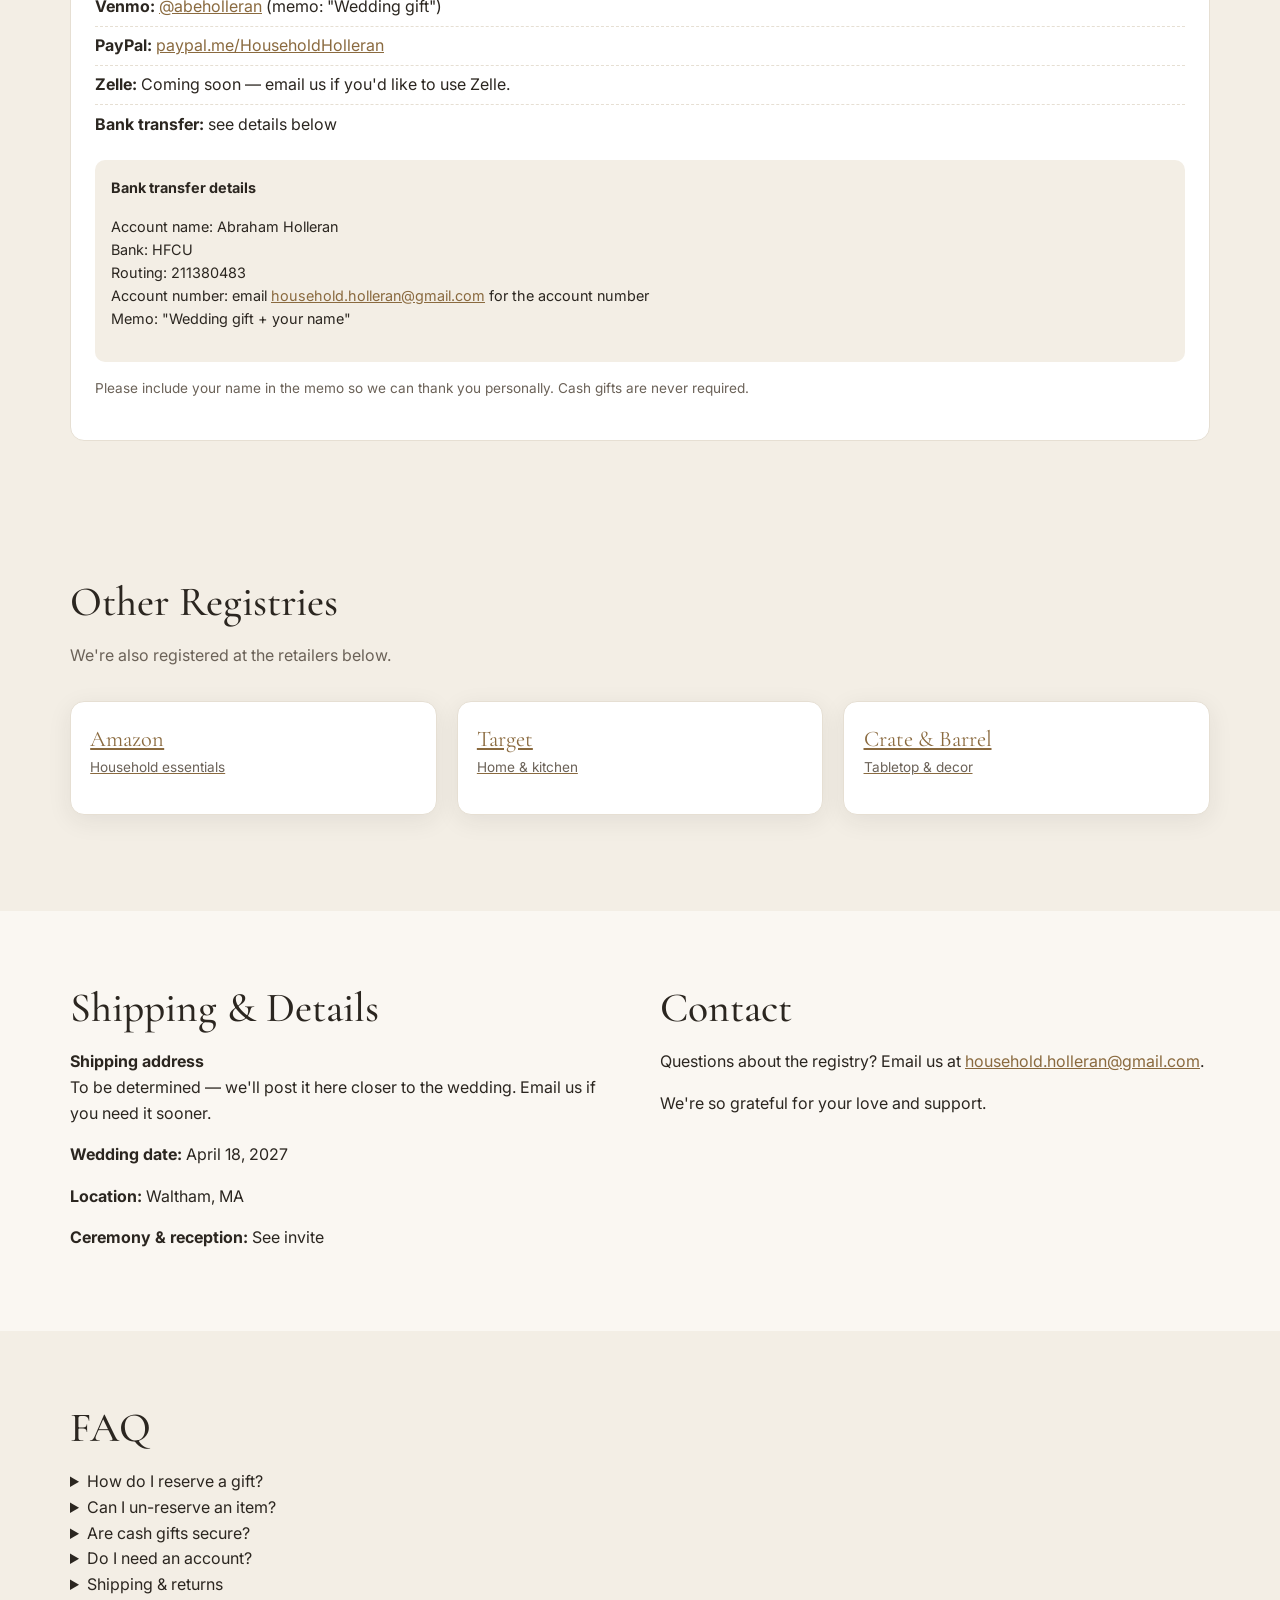
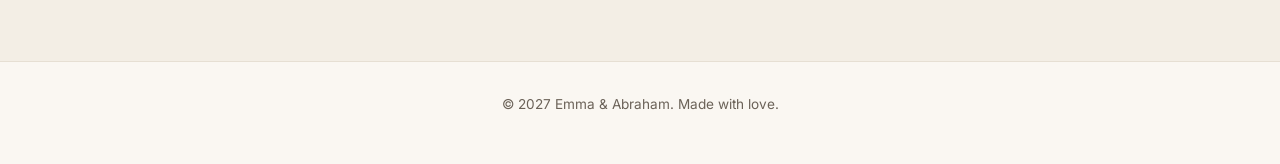
==== commit 0b80a3b5: "Update wedding details and cash gift info - Date April 18, 2027, location Waltham, MA - Ceremony/rec" ====
--- a/index.html
+++ b/index.html
@@ -8,7 +8,7 @@
   <link rel="preconnect" href="https://fonts.googleapis.com" />
   <link rel="preconnect" href="https://fonts.gstatic.com" crossorigin />
   <link href="https://fonts.googleapis.com/css2?family=Cormorant+Garamond:wght@400;500;600&family=Inter:wght@400;500;600&display=swap" rel="stylesheet" />
-  <link rel="stylesheet" href="styles.css?v=4" />
+  <link rel="stylesheet" href="styles.css?v=5" />
 </head>
 <body>
   <header class="site-header">
@@ -29,7 +29,7 @@
       <div class="container hero-inner">
         <p class="eyebrow">We're getting married</p>
         <h1>Emma &amp; Abraham</h1>
-        <p class="date">April 18, 2027 &middot; Joliet, IL</p>
+        <p class="date">April 18, 2027 &middot; Waltham, MA</p>
         <p class="intro">
           Thank you for celebrating with us. Your presence is the greatest gift, but if you'd like to
           contribute, we've put together a registry of things we'll love and use every day. You can reserve
@@ -84,16 +84,17 @@
         <div class="cash-methods">
           <h3>How to send</h3>
           <ul class="methods">
-            <li><strong>Venmo:</strong> @emma-abraham (memo: "Wedding gift")</li>
-            <li><strong>PayPal:</strong> paypal.me/emmaabraham</li>
-            <li><strong>Zelle:</strong> gifts@emmaabraham.com</li>
+            <li><strong>Venmo:</strong> <a href="https://venmo.com/u/abeholleran" target="_blank" rel="noopener">@abeholleran</a> (memo: "Wedding gift")</li>
+            <li><strong>PayPal:</strong> <a href="https://paypal.me/HouseholdHolleran" target="_blank" rel="noopener">paypal.me/HouseholdHolleran</a></li>
+            <li><strong>Zelle:</strong> Coming soon — email us if you'd like to use Zelle.</li>
             <li><strong>Bank transfer:</strong> see details below</li>
           </ul>
           <div class="bank-box">
             <p><strong>Bank transfer details</strong></p>
-            <p>Account name: Sarah &amp; Daniel Miller<br />
-            Bank: Example Bank<br />
-            Routing: 000000000 &middot; Account: 0000000000<br />
+            <p>Account name: Abraham Holleran<br />
+            Bank: HFCU<br />
+            Routing: 211380483<br />
+            Account number: email <a href="mailto:household.holleran@gmail.com">household.holleran@gmail.com</a> for the account number<br />
             Memo: "Wedding gift + your name"</p>
           </div>
           <p class="muted small">Please include your name in the memo so we can thank you personally. Cash gifts are never required.</p>
@@ -129,15 +130,14 @@
         <div>
           <h2>Shipping &amp; Details</h2>
           <p><strong>Shipping address</strong><br />
-          Emma &amp; Abraham<br />
-          123 Maple Lane<br />
-          Joliet, IL 60432</p>
-          <p><strong>Wedding date:</strong> October 10, 2026</p>
-          <p><strong>Ceremony &amp; reception:</strong> Willow Creek Estate, 456 River Rd, Springfield, IL</p>
+          To be determined — we'll post it here closer to the wedding. Email us if you need it sooner.</p>
+          <p><strong>Wedding date:</strong> April 18, 2027</p>
+          <p><strong>Location:</strong> Waltham, MA</p>
+          <p><strong>Ceremony &amp; reception:</strong> See invite</p>
         </div>
         <div>
           <h2>Contact</h2>
-          <p>Questions about the registry? Email us at <a href="mailto:registry@emmaabraham.com">registry@emmaabraham.com</a>.</p>
+          <p>Questions about the registry? Email us at <a href="mailto:household.holleran@gmail.com">household.holleran@gmail.com</a>.</p>
           <p>We're so grateful for your love and support.</p>
         </div>
       </div>
@@ -164,7 +164,7 @@
         </details>
         <details>
           <summary>Shipping &amp; returns</summary>
-          <p>Items ship to the address above. If something arrives damaged, contact the retailer directly; we're happy to help coordinate.</p>
+          <p>Shipping details are still being finalized. We'll post the address here; email us in the meantime if you need it.</p>
         </details>
       </div>
     </section>
@@ -198,8 +198,8 @@
     </div>
   </div>
 
-  <script src="config.js?v=4"></script>
-  <script src="gifts-data.js?v=4"></script>
-<script src="app.js?v=4"></script>
+  <script src="config.js?v=5"></script>
+  <script src="gifts-data.js?v=5"></script>
+<script src="app.js?v=5"></script>
 </body>
 </html>
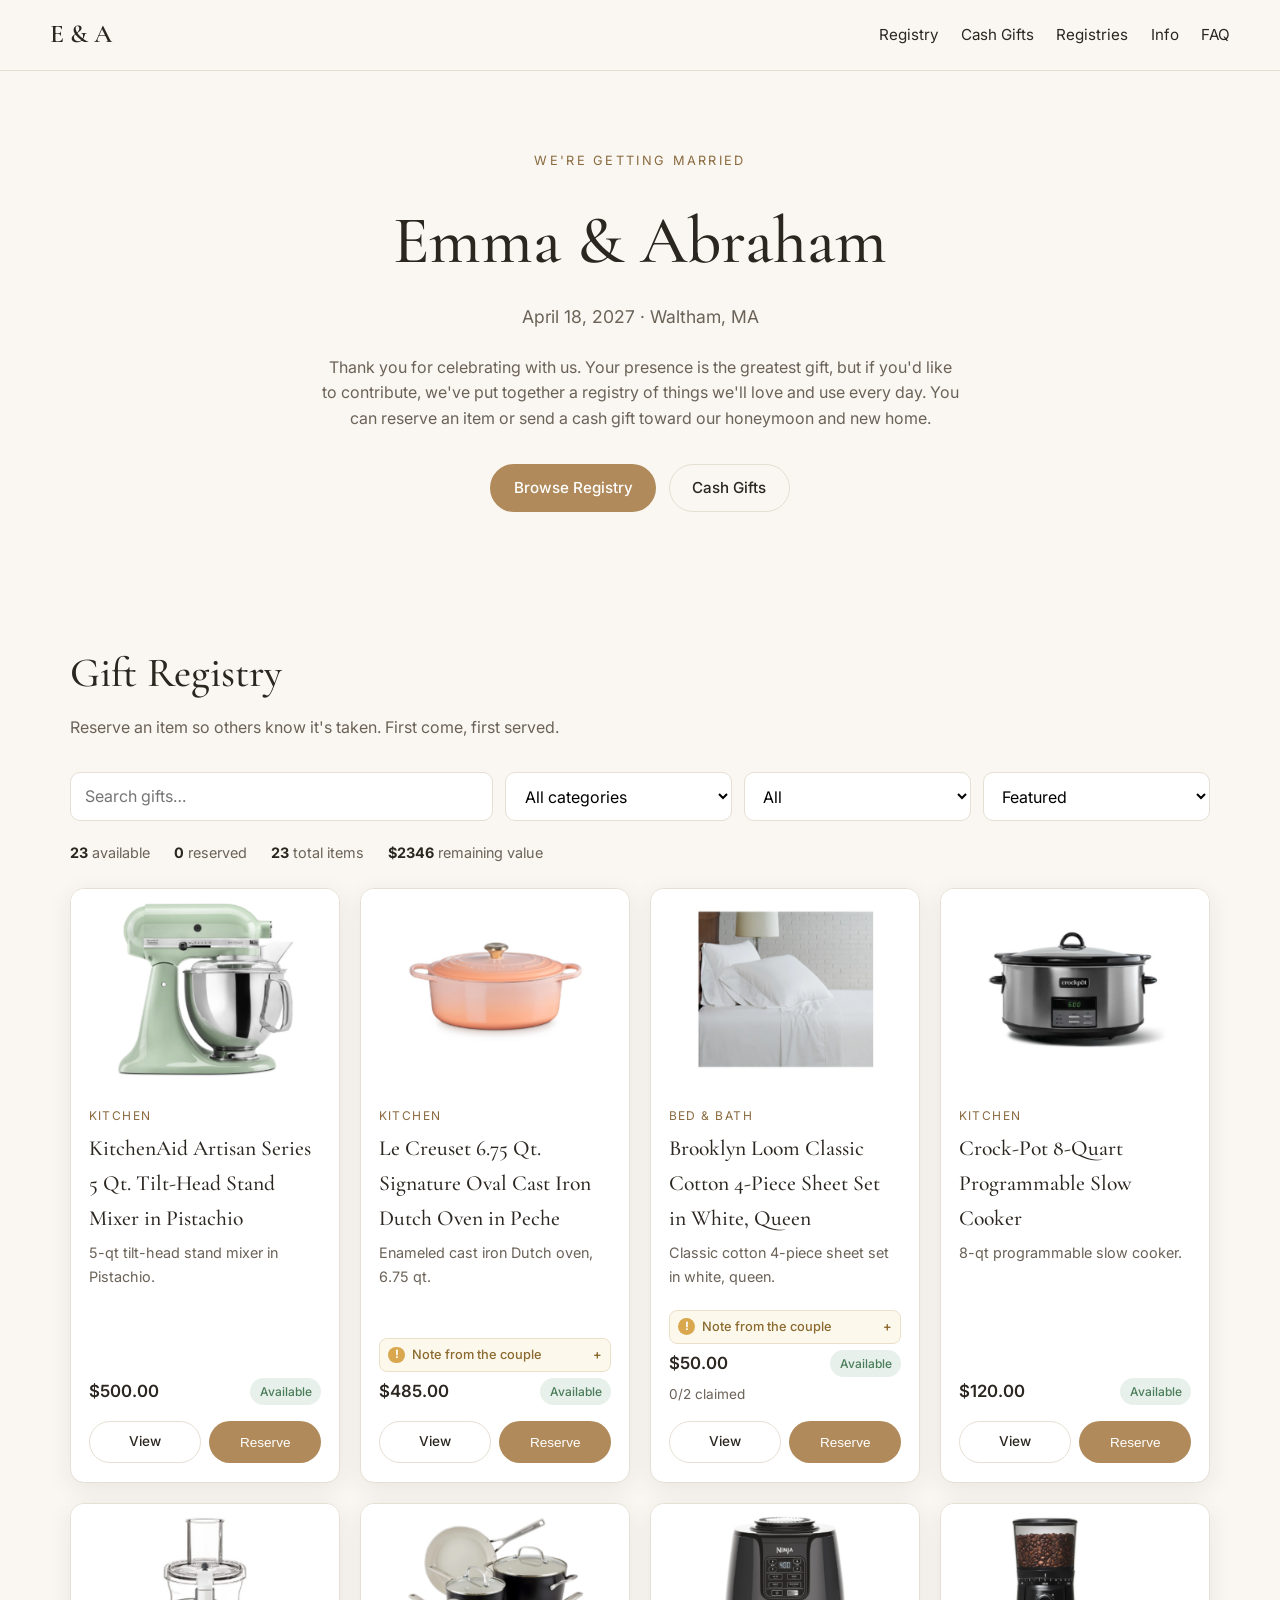
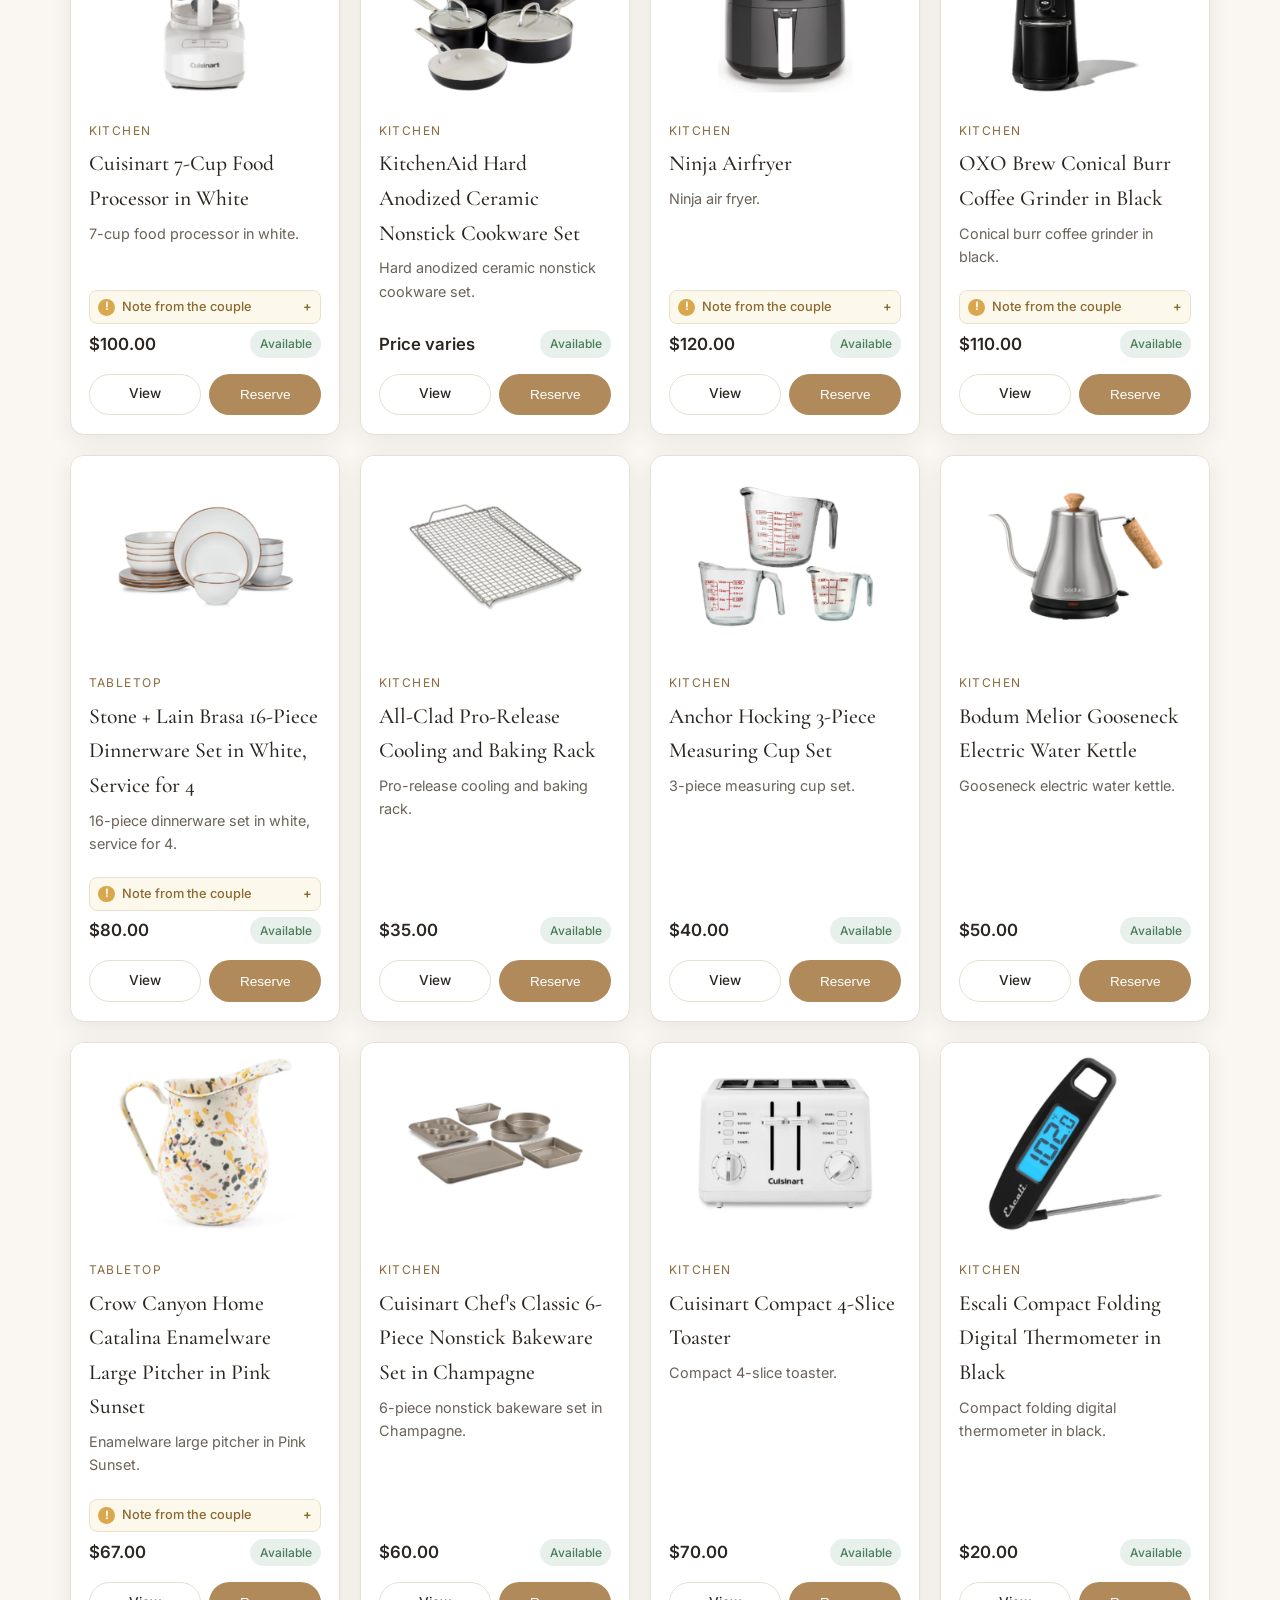
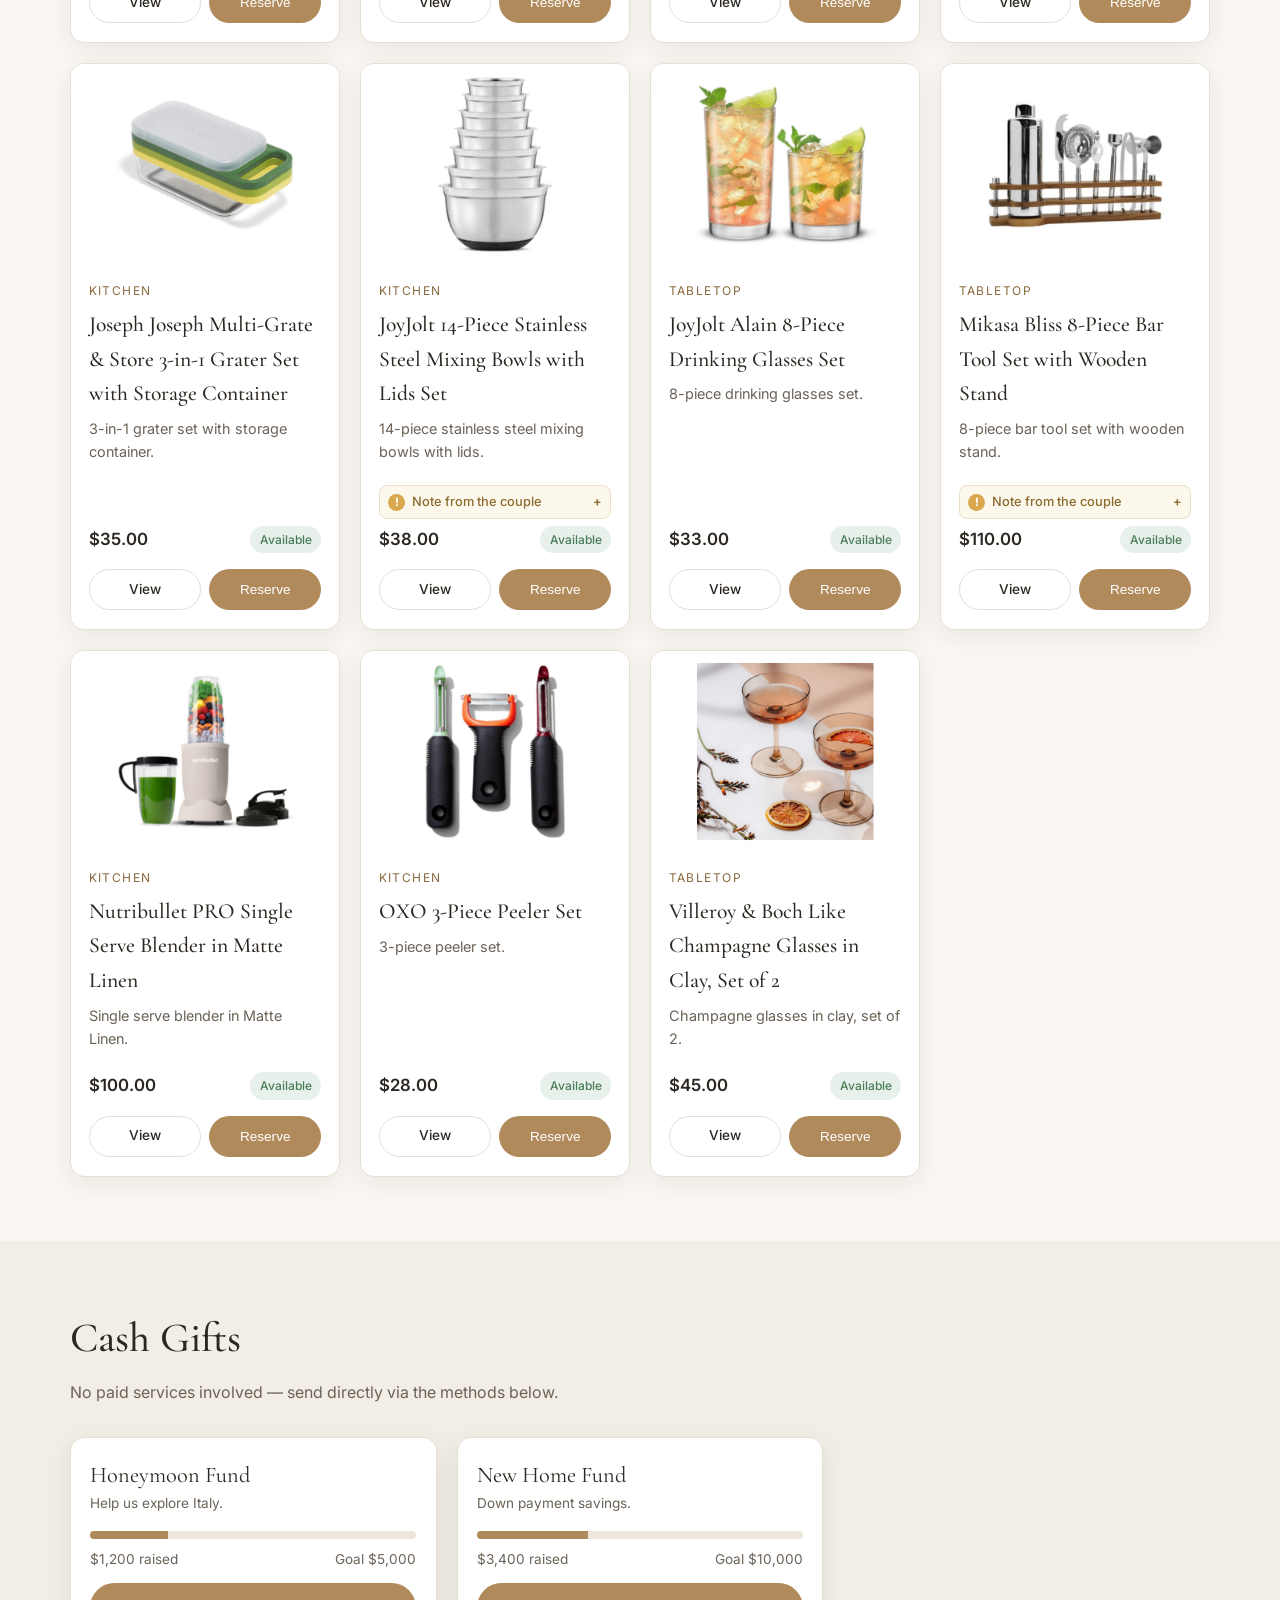
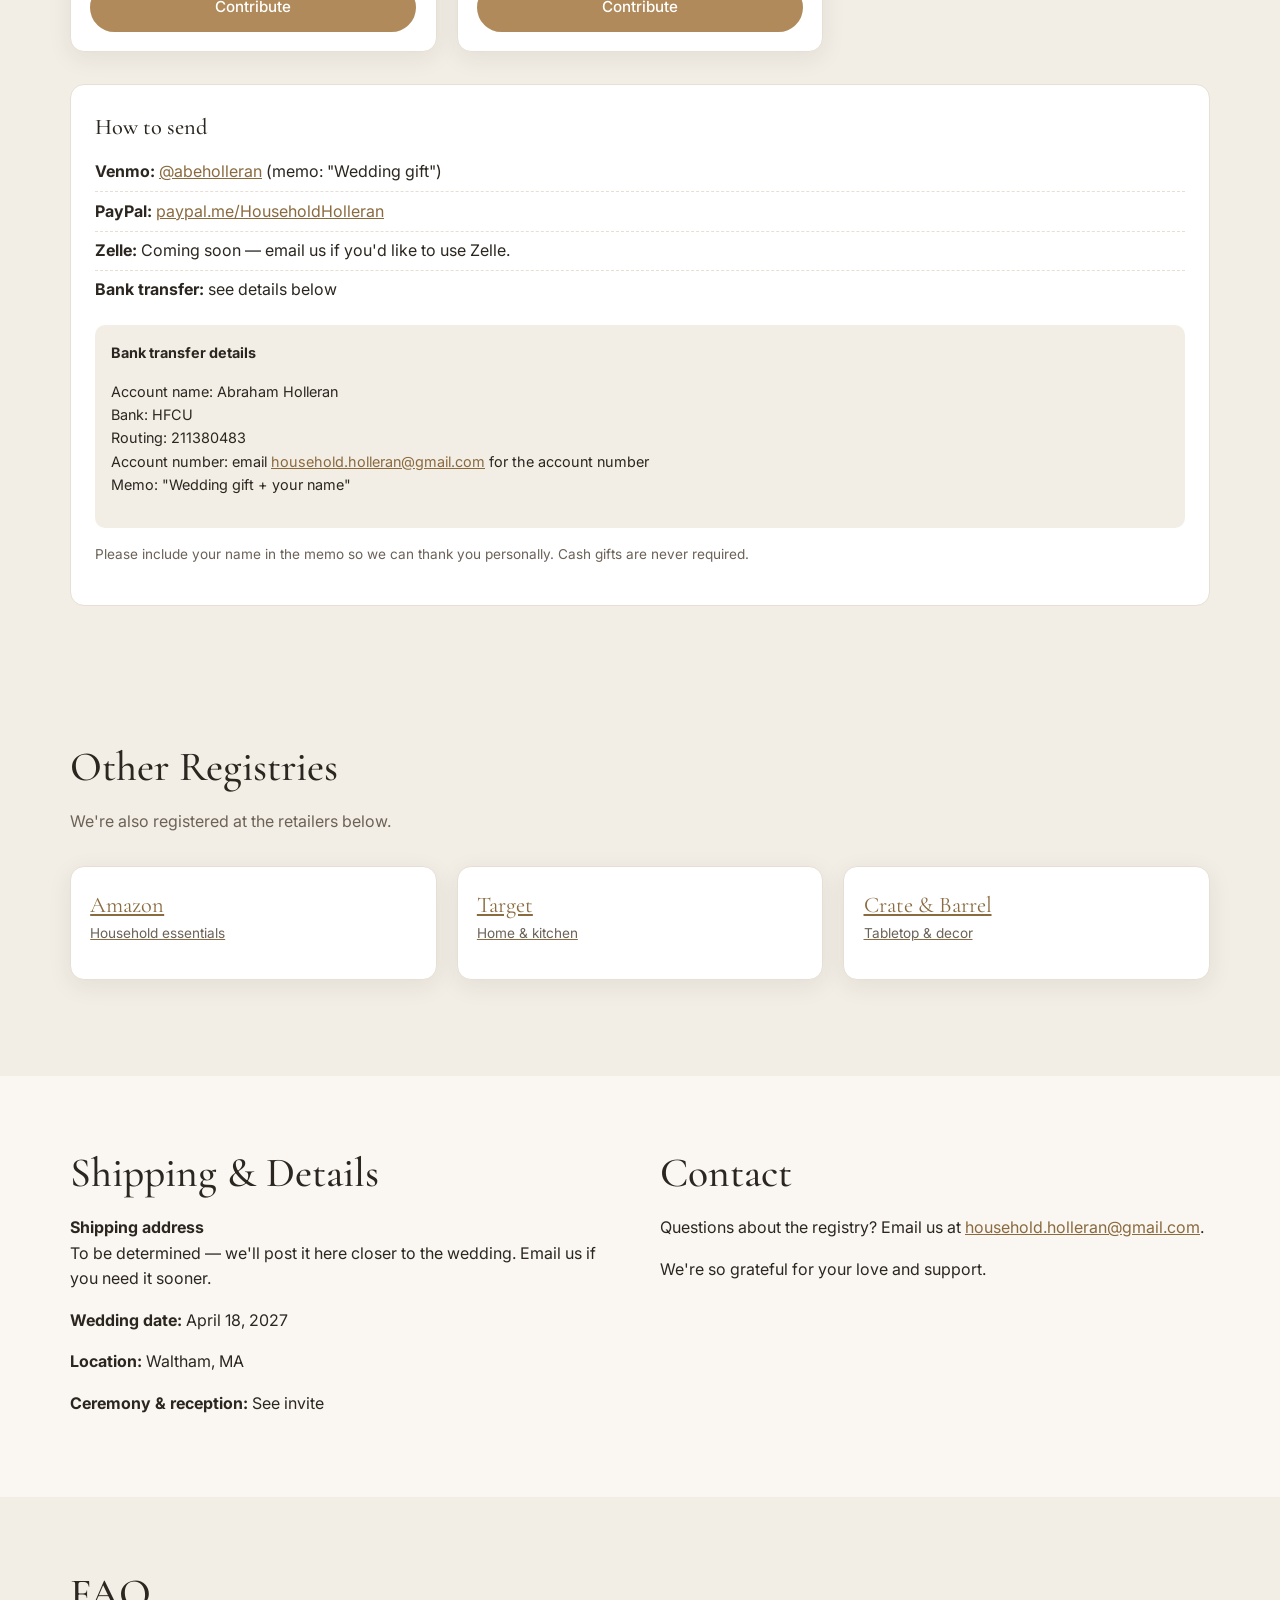
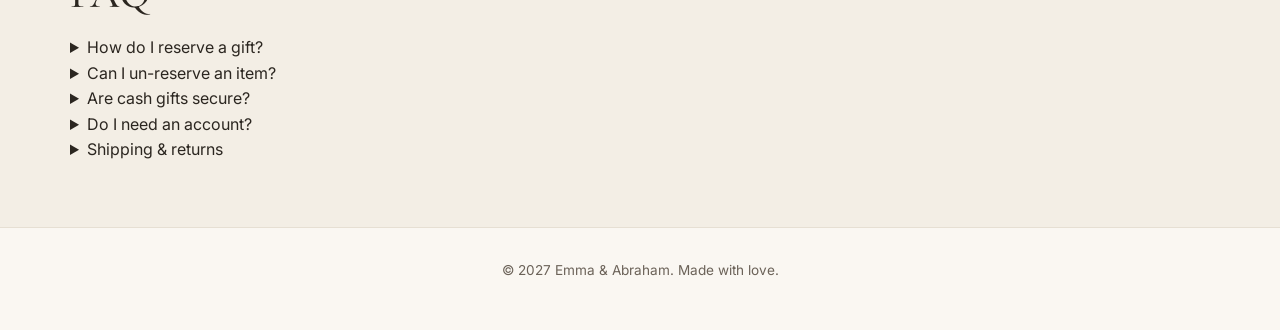
==== commit df2669e4: "Add couple's notes to gifts - New note column in gifts.csv, gifts.json, and the Apps Script schema -" ====
--- a/index.html
+++ b/index.html
@@ -8,7 +8,7 @@
   <link rel="preconnect" href="https://fonts.googleapis.com" />
   <link rel="preconnect" href="https://fonts.gstatic.com" crossorigin />
   <link href="https://fonts.googleapis.com/css2?family=Cormorant+Garamond:wght@400;500;600&family=Inter:wght@400;500;600&display=swap" rel="stylesheet" />
-  <link rel="stylesheet" href="styles.css?v=5" />
+  <link rel="stylesheet" href="styles.css?v=6" />
 </head>
 <body>
   <header class="site-header">
@@ -198,8 +198,8 @@
     </div>
   </div>
 
-  <script src="config.js?v=5"></script>
-  <script src="gifts-data.js?v=5"></script>
-<script src="app.js?v=5"></script>
+  <script src="config.js?v=6"></script>
+  <script src="gifts-data.js?v=6"></script>
+<script src="app.js?v=6"></script>
 </body>
 </html>
--- a/styles.css
+++ b/styles.css
@@ -103,6 +103,18 @@
 .gift-actions { display: flex; gap: .5rem; margin-top: .6rem; }
 .gift-actions .btn { flex: 1; padding: .55rem .8rem; font-size: .85rem; }
 
+.gift-note { border: 1px solid #eadfc9; background: #fdf8ec; border-radius: 8px; padding: .35rem .55rem; font-size: .8rem; }
+.gift-note summary { display: flex; align-items: center; gap: .4rem; cursor: pointer; list-style: none; font-weight: 500; color: #8a6a2f; }
+.gift-note summary::-webkit-details-marker { display: none; }
+.gift-note summary::after { content: '+'; margin-left: auto; font-weight: 600; }
+.gift-note[open] summary::after { content: '-'; }
+.gift-note-icon {
+  display: inline-flex; align-items: center; justify-content: center; flex: none;
+  width: 1.05rem; height: 1.05rem; border-radius: 50%;
+  background: #d9a84e; color: #fff; font-size: .72rem; font-weight: 700; line-height: 1;
+}
+.gift-note-text { margin: .4rem 0 .1rem; color: var(--text); font-size: .82rem; }
+
 .badge {
   display: inline-block; padding: .25rem .6rem; border-radius: 999px; font-size: .75rem; font-weight: 500;
 }
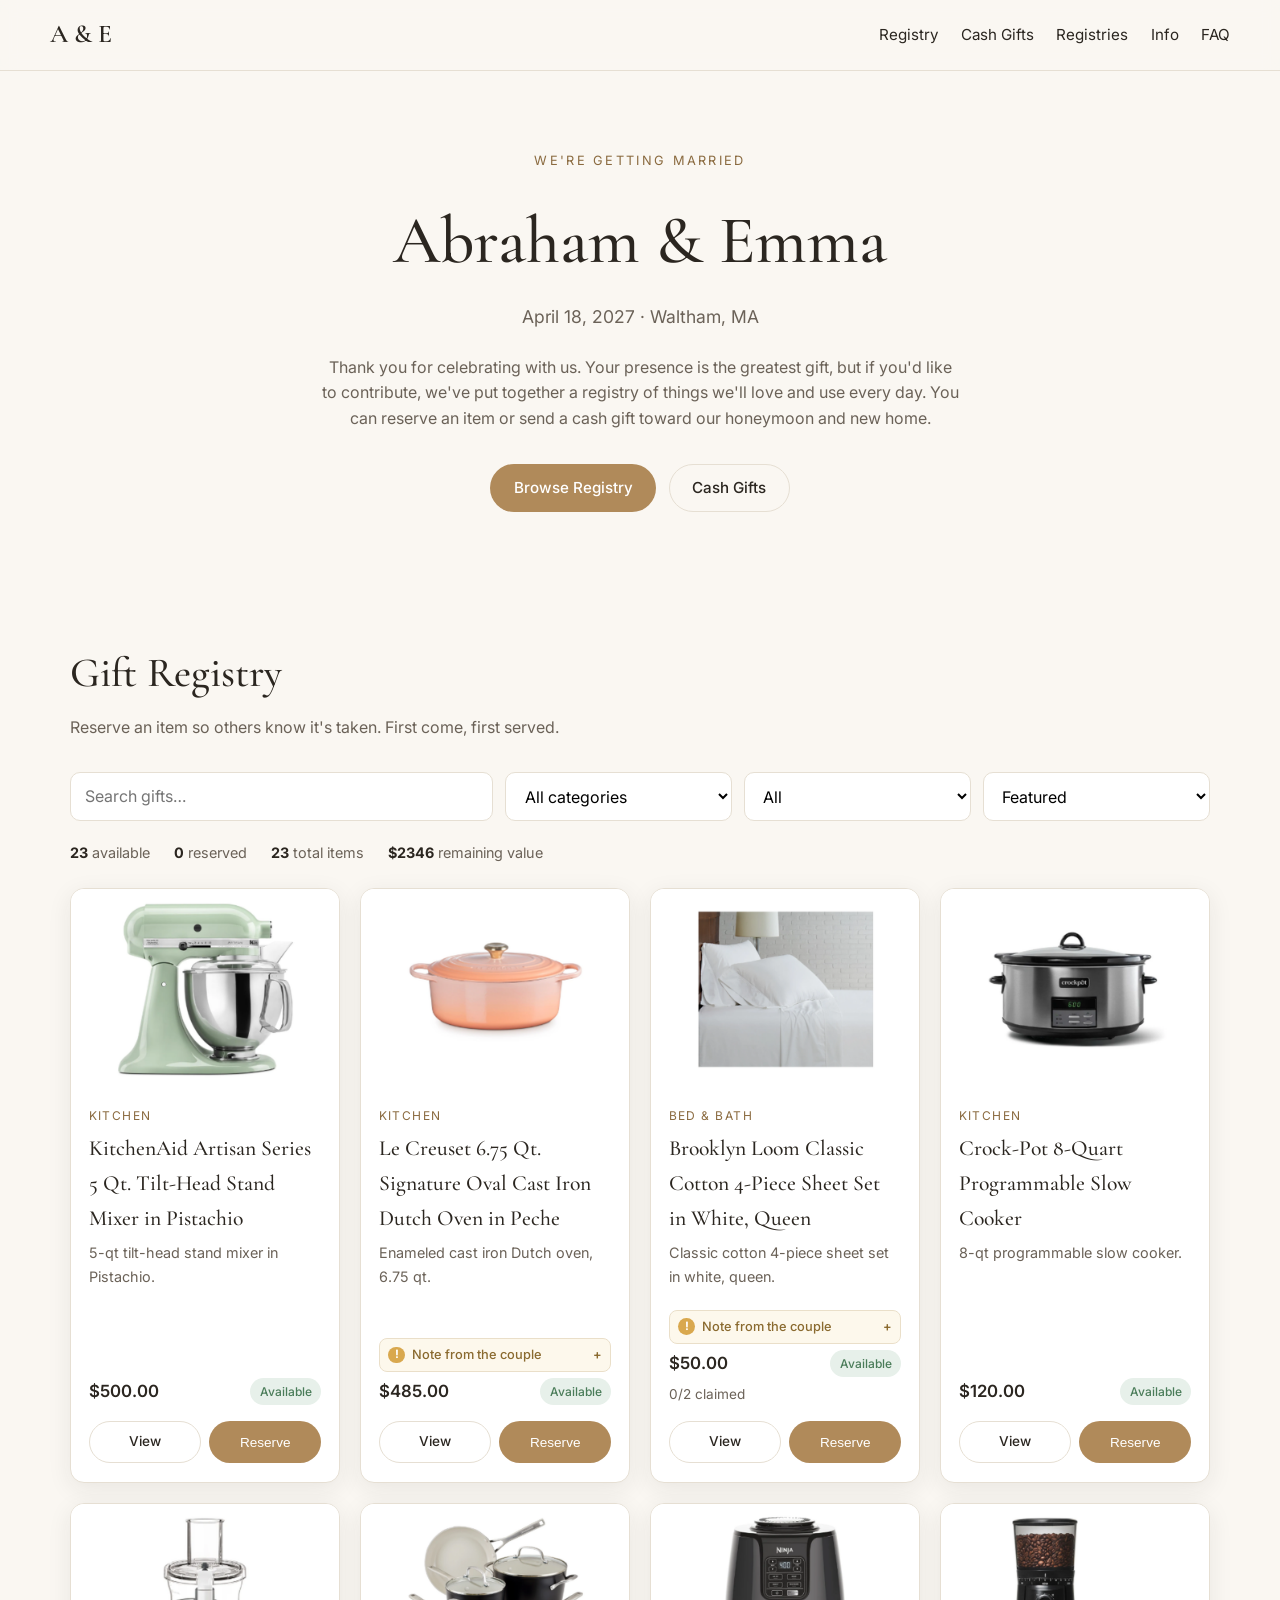
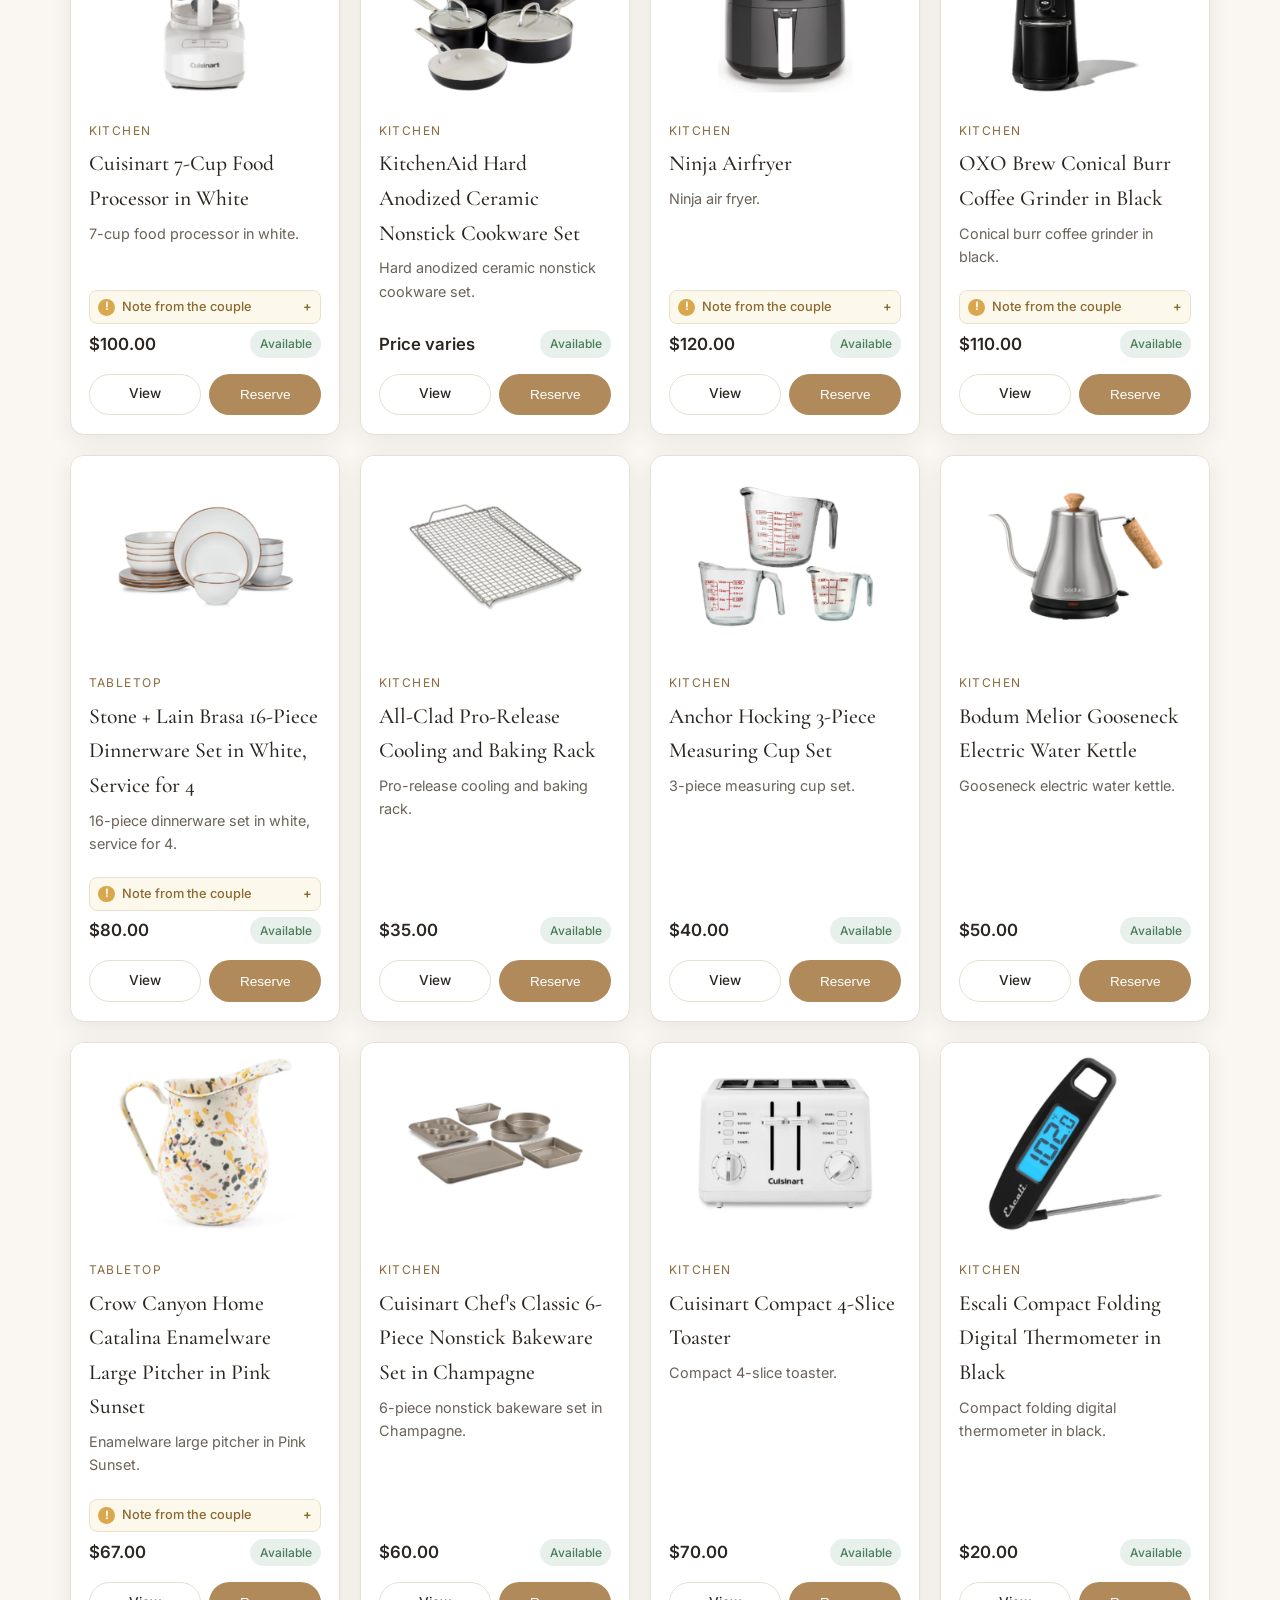
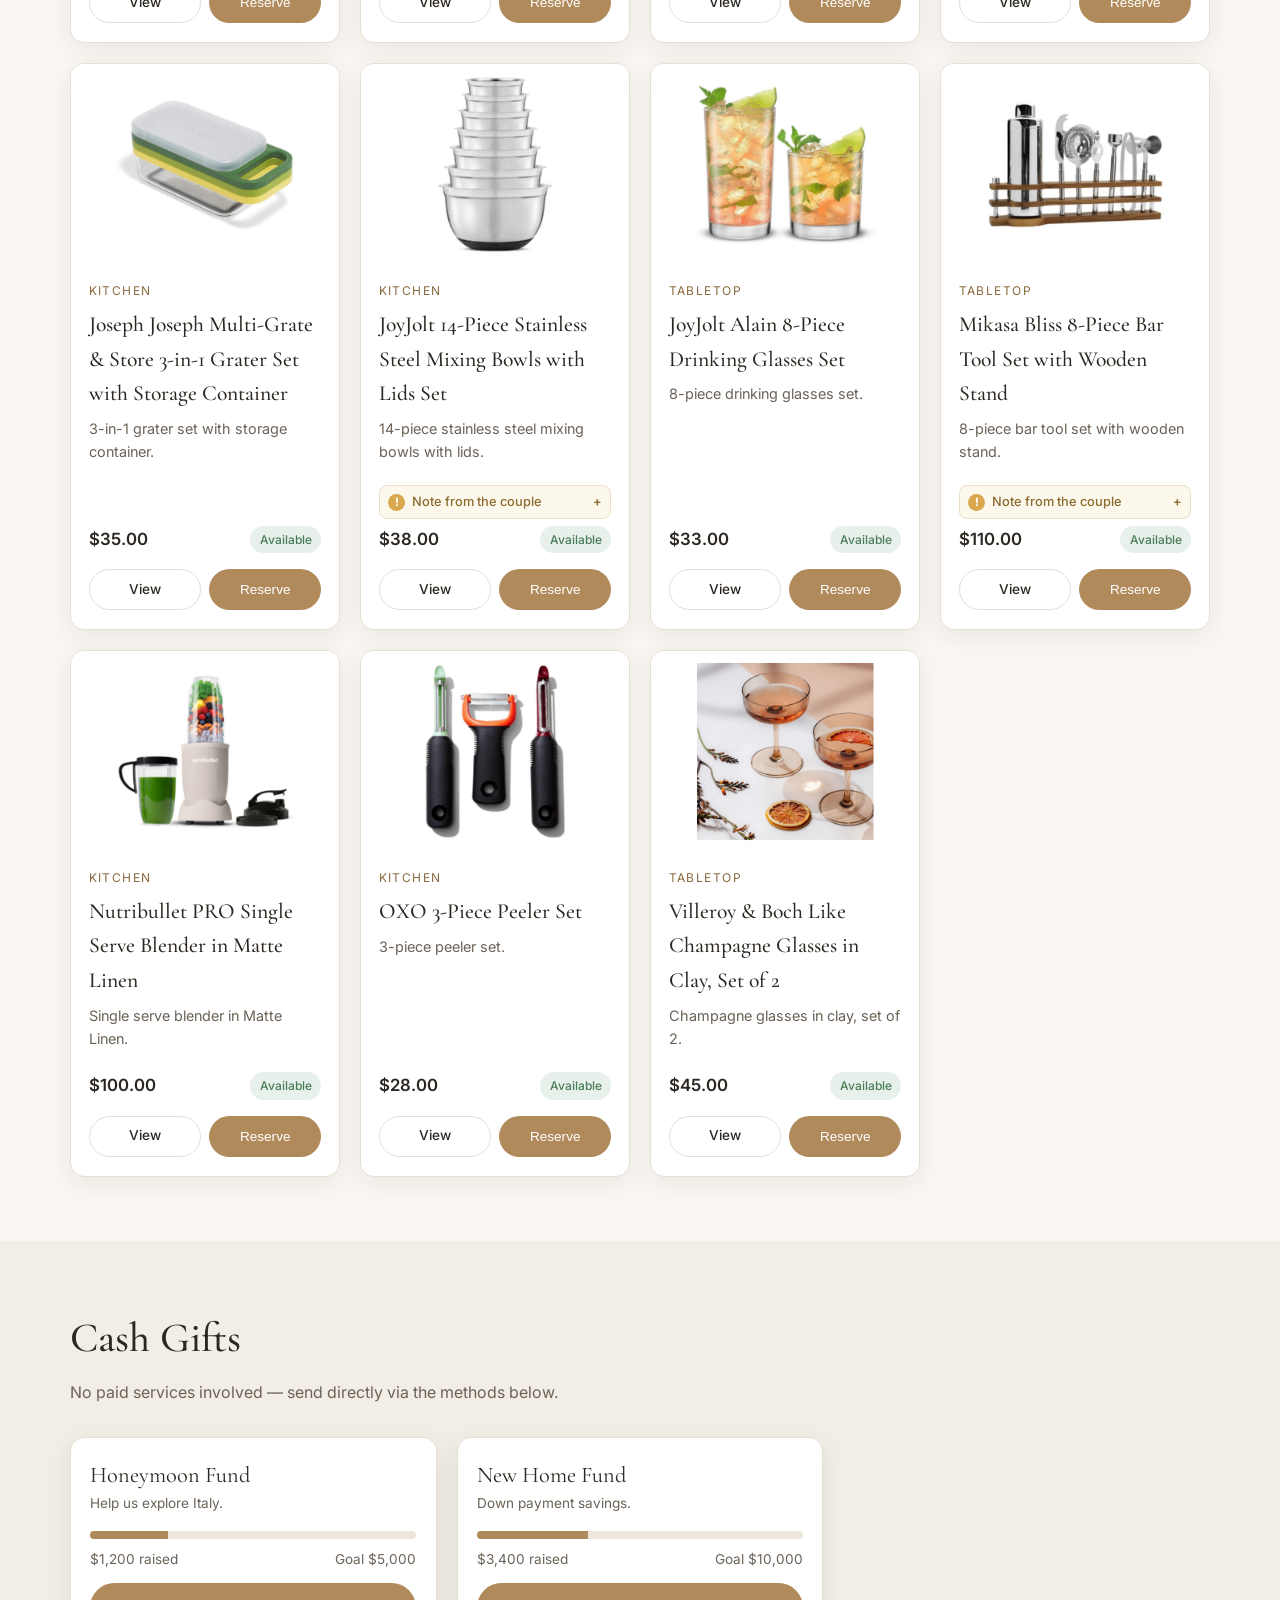
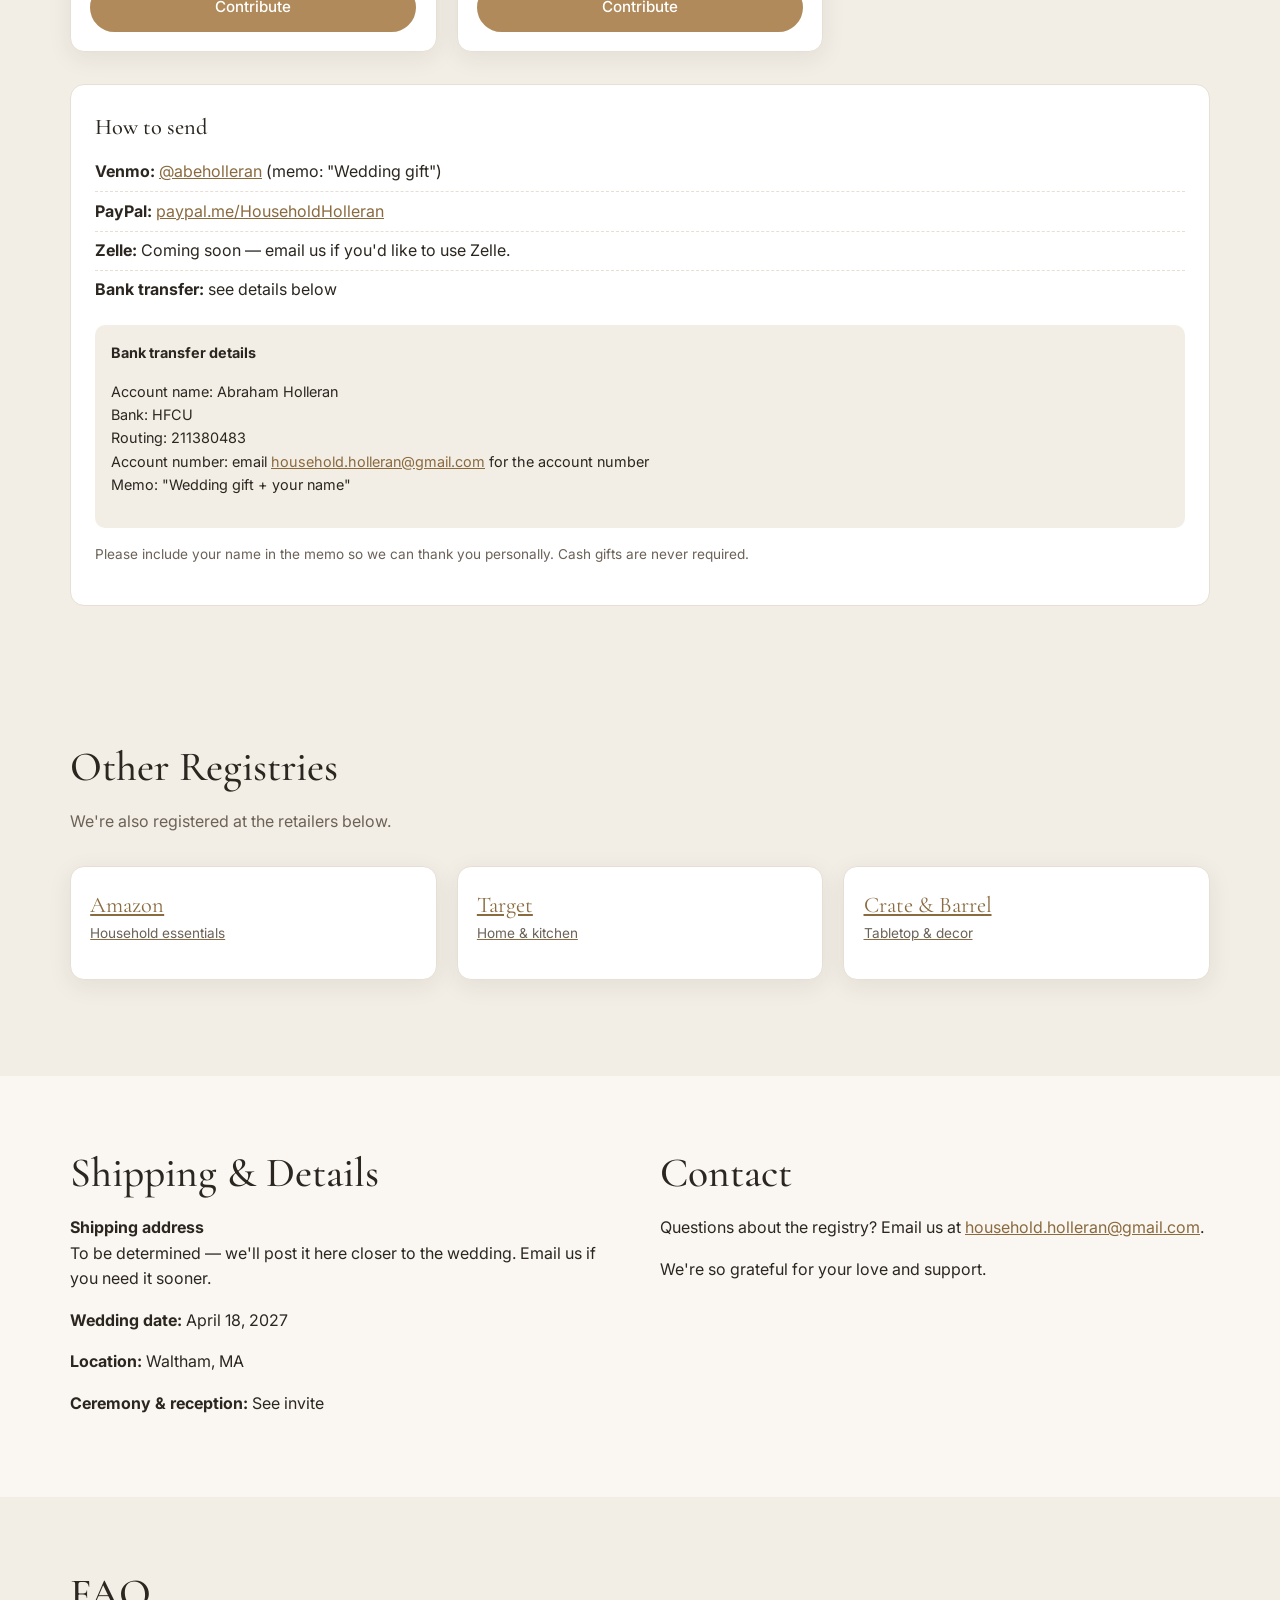
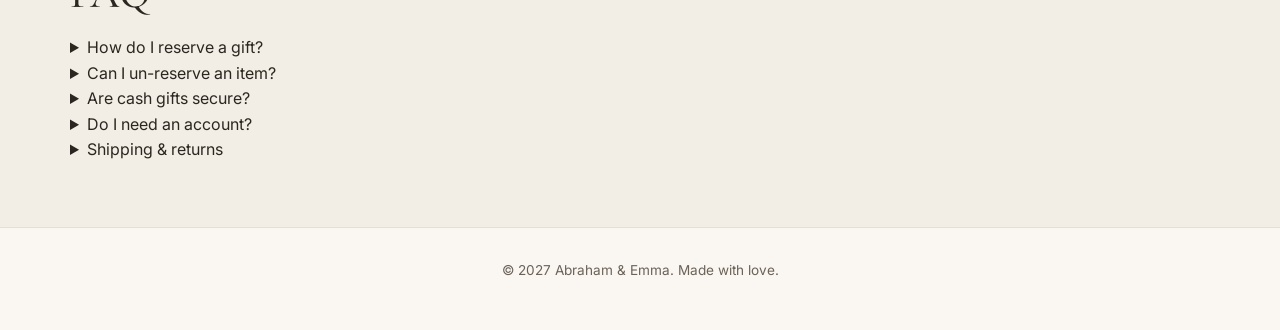
==== commit 9b9fe844: "Put the groom's name first and add a ring favicon - Abraham & Emma everywhere, initials A & E - Add " ====
--- a/index.html
+++ b/index.html
@@ -3,8 +3,9 @@
 <head>
   <meta charset="UTF-8" />
   <meta name="viewport" content="width=device-width, initial-scale=1.0" />
-  <title>Wedding Registry — Emma &amp; Abraham</title>
-  <meta name="description" content="Wedding registry for Emma &amp; Abraham. Browse gifts, reserve an item, or contribute a cash gift." />
+  <title>Wedding Registry — Abraham &amp; Emma</title>
+  <meta name="description" content="Wedding registry for Abraham &amp; Emma. Browse gifts, reserve an item, or contribute a cash gift." />
+  <link rel="icon" type="image/svg+xml" href="favicon.svg" />
   <link rel="preconnect" href="https://fonts.googleapis.com" />
   <link rel="preconnect" href="https://fonts.gstatic.com" crossorigin />
   <link href="https://fonts.googleapis.com/css2?family=Cormorant+Garamond:wght@400;500;600&family=Inter:wght@400;500;600&display=swap" rel="stylesheet" />
@@ -13,7 +14,7 @@
 <body>
   <header class="site-header">
     <div class="container header-inner">
-      <a class="brand" href="#top">E &amp; A</a>
+      <a class="brand" href="#top">A &amp; E</a>
       <nav class="nav">
         <a href="#registry">Registry</a>
         <a href="#cash">Cash Gifts</a>
@@ -28,7 +29,7 @@
     <section class="hero">
       <div class="container hero-inner">
         <p class="eyebrow">We're getting married</p>
-        <h1>Emma &amp; Abraham</h1>
+        <h1>Abraham &amp; Emma</h1>
         <p class="date">April 18, 2027 &middot; Waltham, MA</p>
         <p class="intro">
           Thank you for celebrating with us. Your presence is the greatest gift, but if you'd like to
@@ -172,7 +173,7 @@
 
   <footer class="site-footer">
     <div class="container">
-      <p>&copy; 2027 Emma &amp; Abraham. Made with love.</p>
+      <p>&copy; 2027 Abraham &amp; Emma. Made with love.</p>
     </div>
   </footer>
 
@@ -198,7 +199,7 @@
     </div>
   </div>
 
-  <script src="config.js?v=6"></script>
+  <script src="config.js?v=7"></script>
   <script src="gifts-data.js?v=6"></script>
 <script src="app.js?v=6"></script>
 </body>
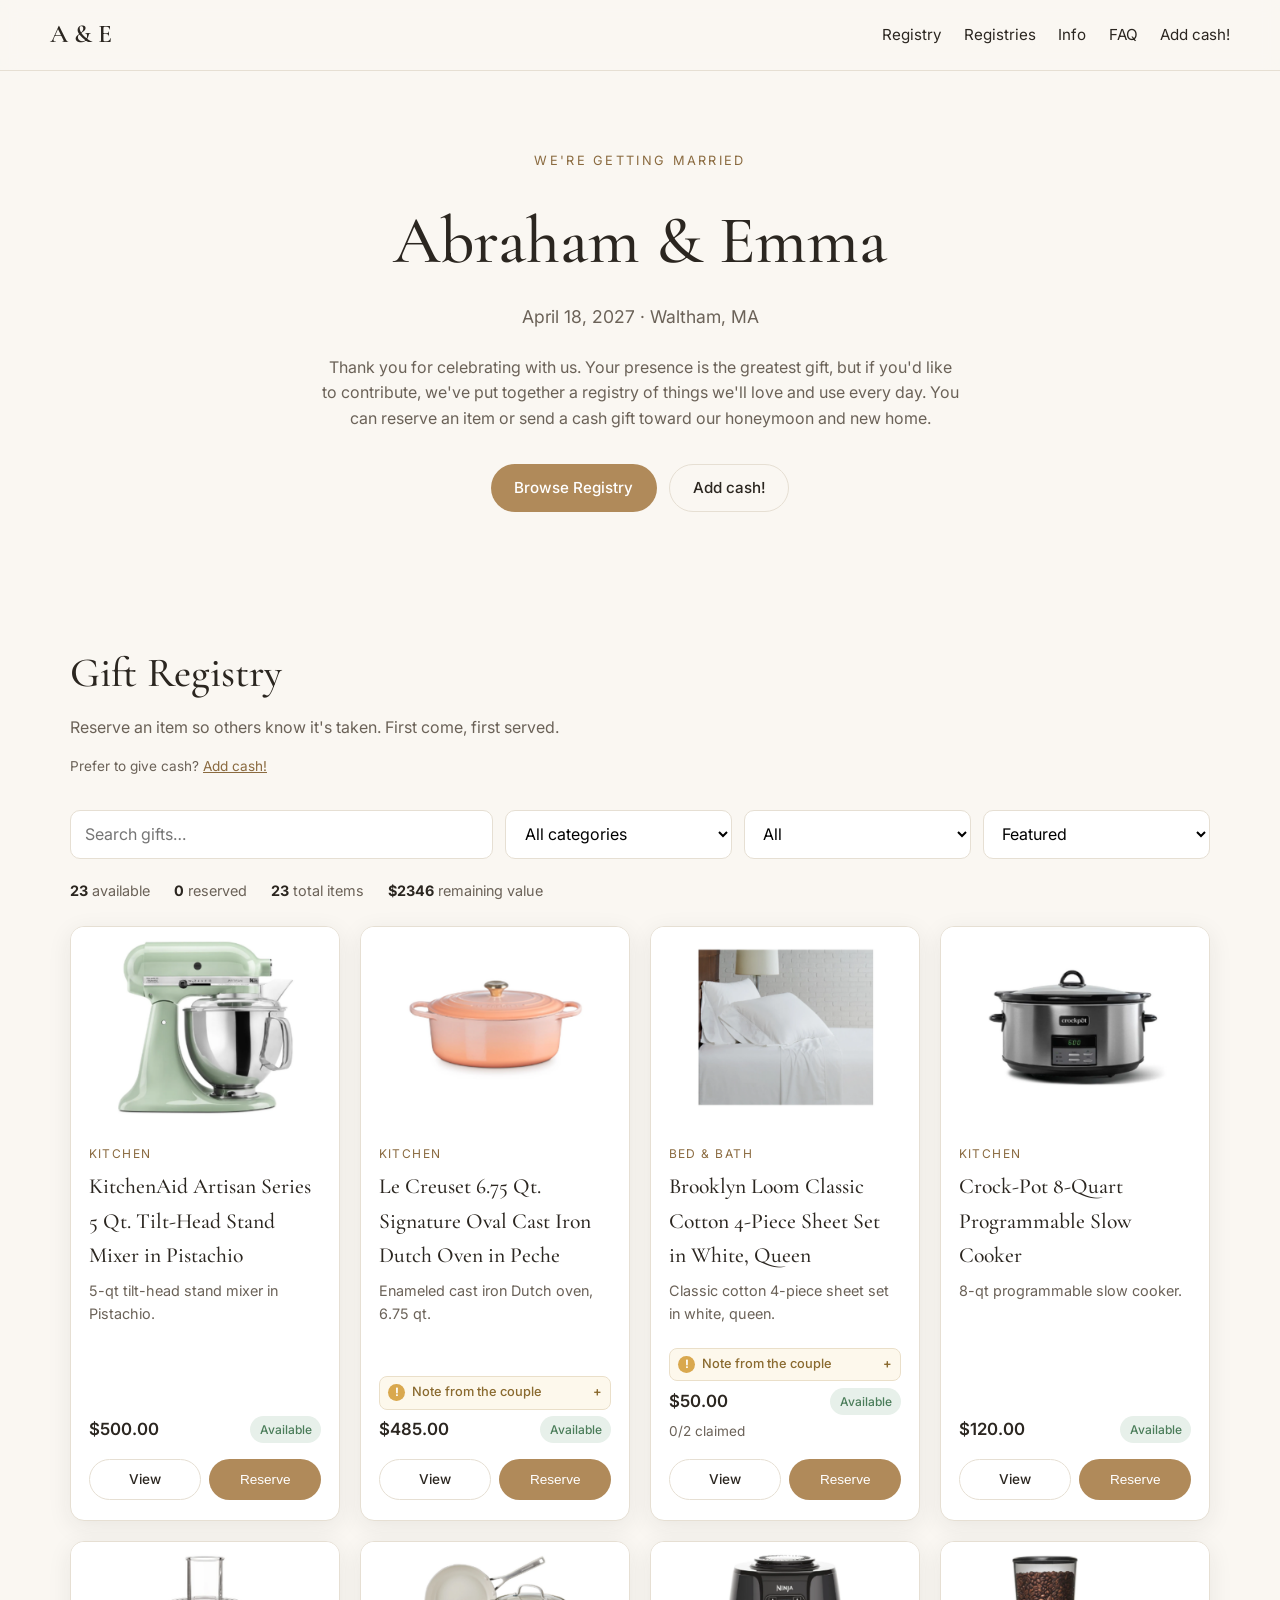
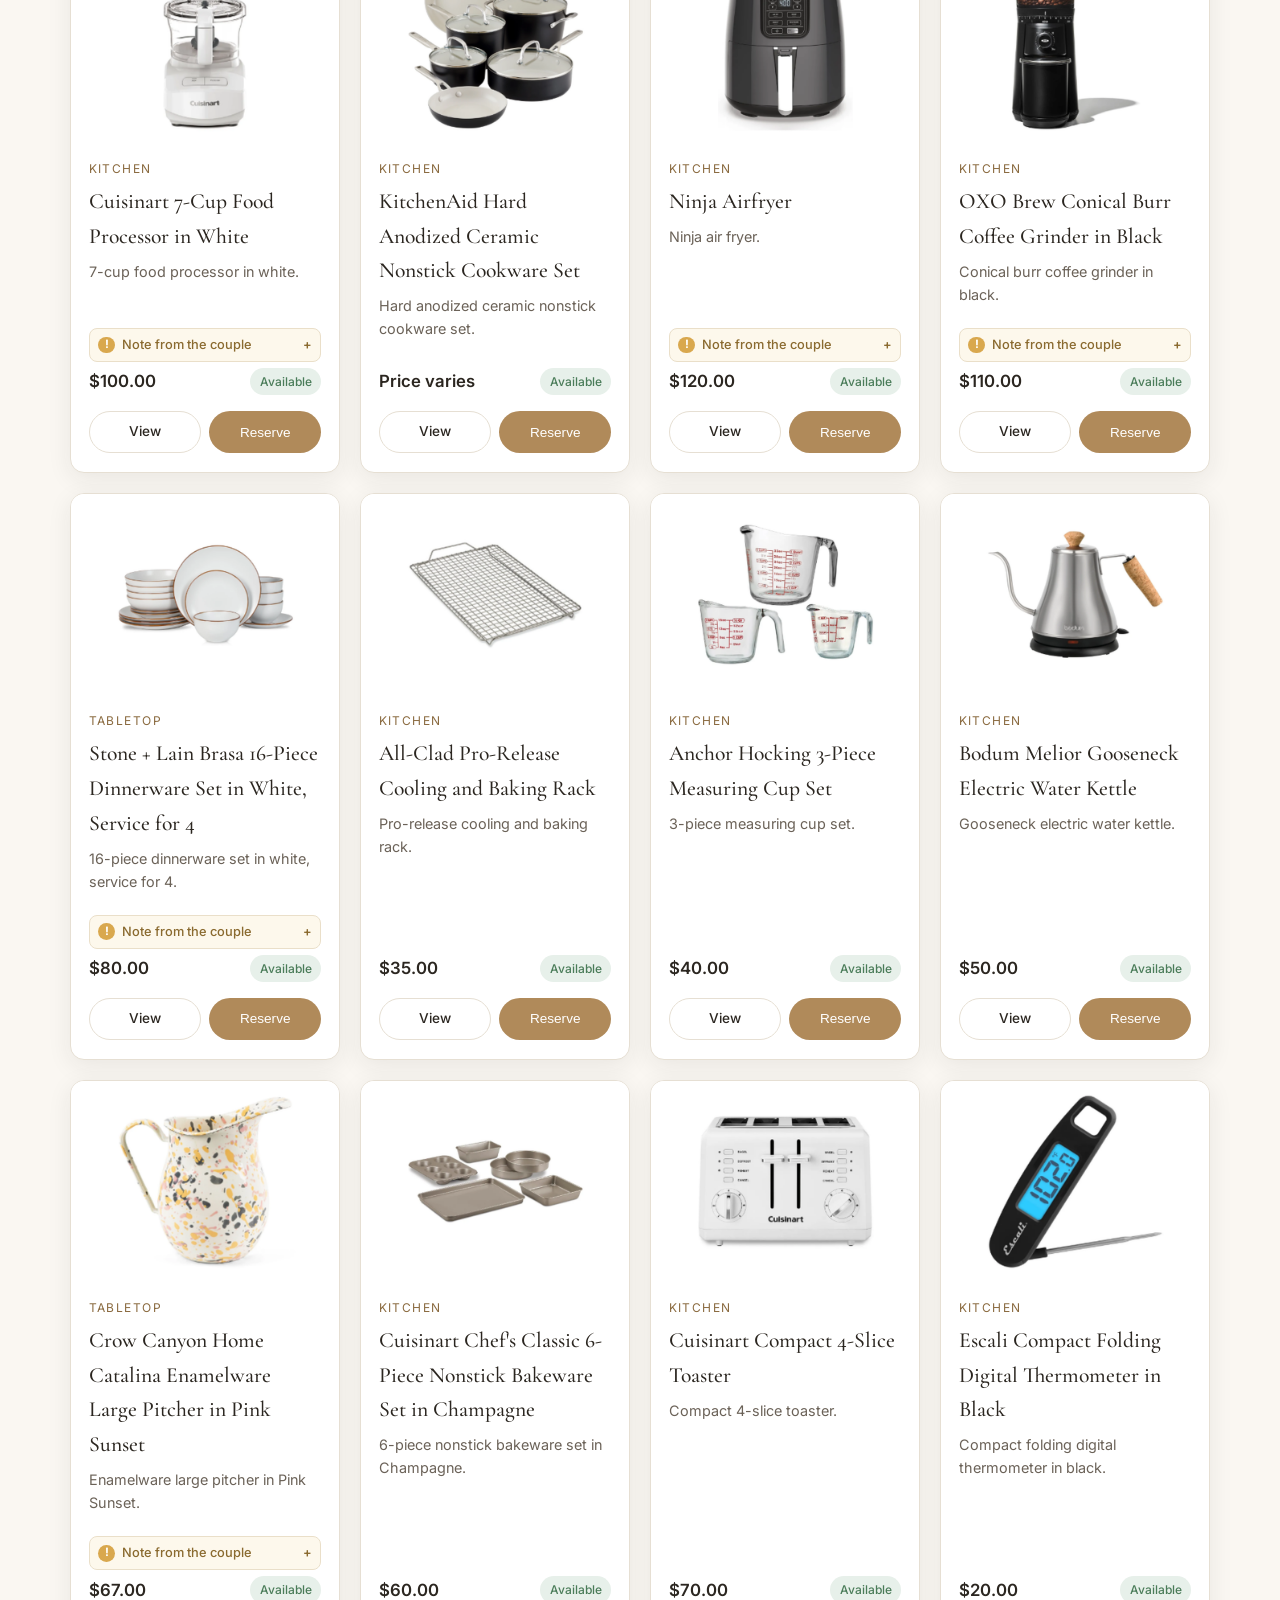
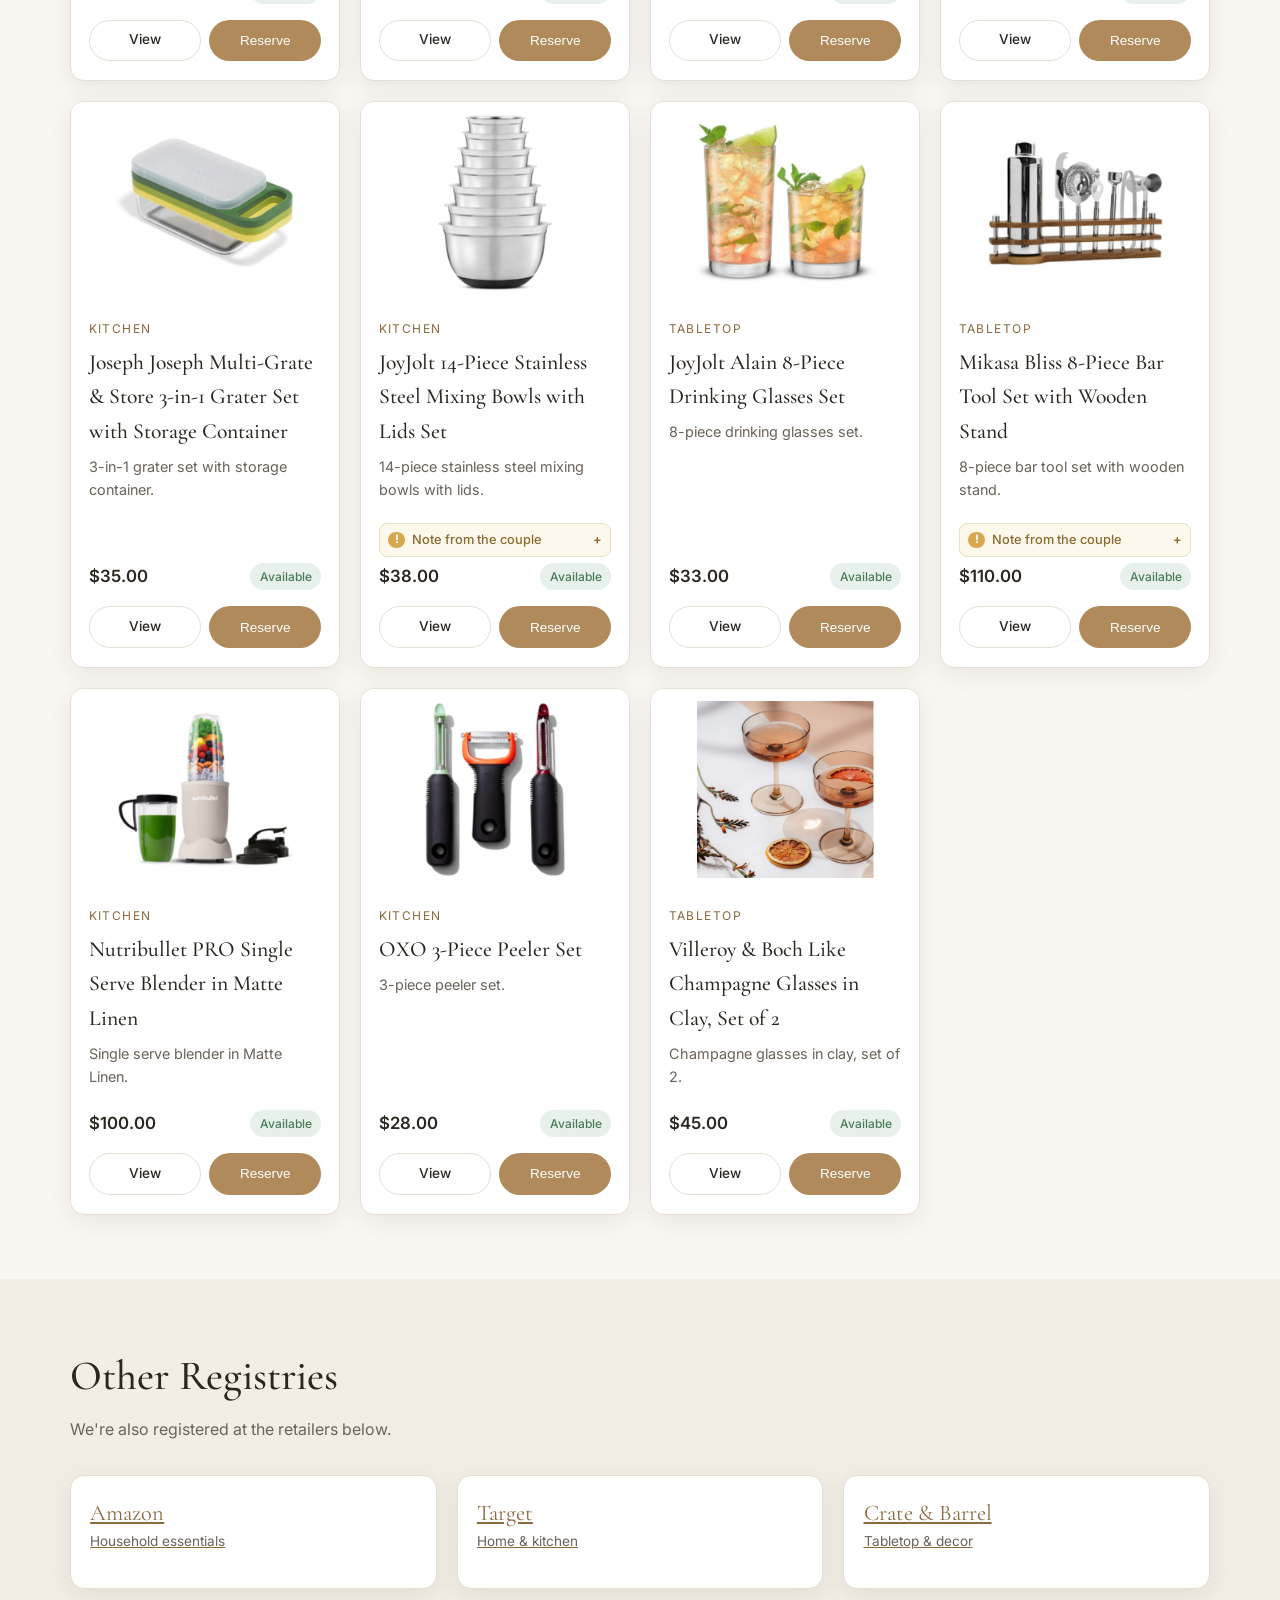
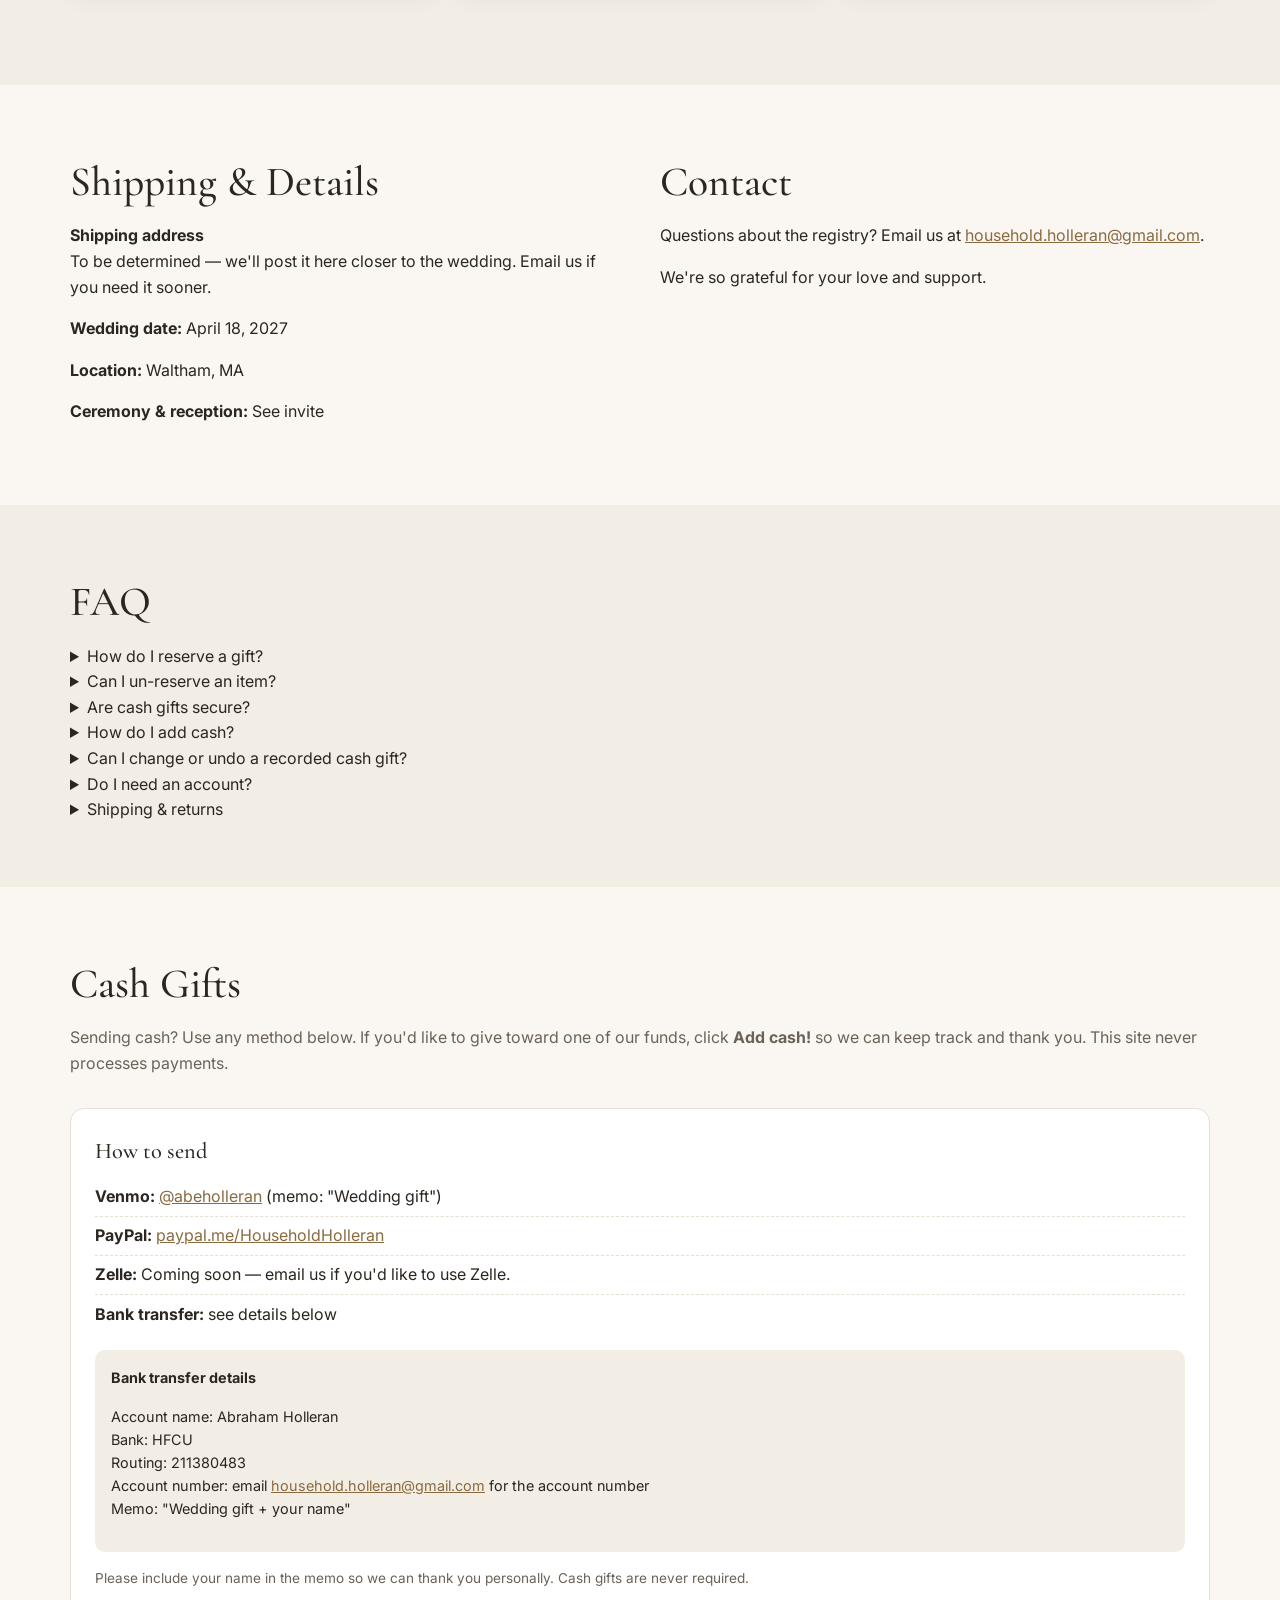
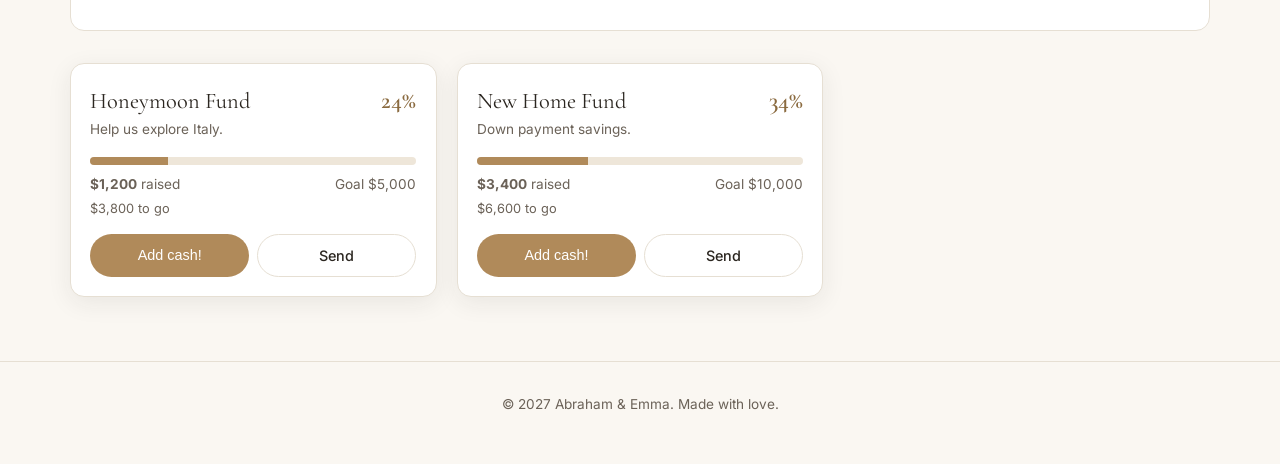
==== commit e2734dfd: "Add cash contributions to registry funds - Move Cash Gifts to the bottom and lead with payment instr" ====
--- a/index.html
+++ b/index.html
@@ -9,7 +9,7 @@
   <link rel="preconnect" href="https://fonts.googleapis.com" />
   <link rel="preconnect" href="https://fonts.gstatic.com" crossorigin />
   <link href="https://fonts.googleapis.com/css2?family=Cormorant+Garamond:wght@400;500;600&family=Inter:wght@400;500;600&display=swap" rel="stylesheet" />
-  <link rel="stylesheet" href="styles.css?v=6" />
+  <link rel="stylesheet" href="styles.css?v=8" />
 </head>
 <body>
   <header class="site-header">
@@ -17,10 +17,10 @@
       <a class="brand" href="#top">A &amp; E</a>
       <nav class="nav">
         <a href="#registry">Registry</a>
-        <a href="#cash">Cash Gifts</a>
         <a href="#other">Registries</a>
         <a href="#info">Info</a>
         <a href="#faq">FAQ</a>
+        <a href="#cash">Add cash!</a>
       </nav>
     </div>
   </header>
@@ -38,7 +38,7 @@
         </p>
         <div class="hero-actions">
           <a class="btn btn-primary" href="#registry">Browse Registry</a>
-          <a class="btn btn-ghost" href="#cash">Cash Gifts</a>
+          <a class="btn btn-ghost" href="#cash">Add cash!</a>
         </div>
       </div>
     </section>
@@ -48,6 +48,7 @@
         <div class="section-head">
           <h2>Gift Registry</h2>
           <p class="muted">Reserve an item so others know it's taken. First come, first served.</p>
+          <p class="muted small">Prefer to give cash? <a href="#cash">Add cash!</a></p>
         </div>
 
         <div class="toolbar">
@@ -75,13 +76,88 @@
       </div>
     </section>
 
-    <section id="cash" class="section section-alt">
+    <section id="other" class="section section-alt">
+      <div class="container">
+        <div class="section-head">
+          <h2>Other Registries</h2>
+          <p class="muted">We're also registered at the retailers below.</p>
+        </div>
+        <div class="funds" id="other-registries">
+          <a class="fund-card" href="https://www.amazon.com/wedding" target="_blank" rel="noopener">
+            <div class="fund-name">Amazon</div>
+            <p class="muted small">Household essentials</p>
+          </a>
+          <a class="fund-card" href="https://www.target.com/gift-registry" target="_blank" rel="noopener">
+            <div class="fund-name">Target</div>
+            <p class="muted small">Home &amp; kitchen</p>
+          </a>
+          <a class="fund-card" href="https://www.crateandbarrel.com/gift-registry" target="_blank" rel="noopener">
+            <div class="fund-name">Crate &amp; Barrel</div>
+            <p class="muted small">Tabletop &amp; decor</p>
+          </a>
+        </div>
+      </div>
+    </section>
+
+    <section id="info" class="section">
+      <div class="container two-col">
+        <div>
+          <h2>Shipping &amp; Details</h2>
+          <p><strong>Shipping address</strong><br />
+          To be determined — we'll post it here closer to the wedding. Email us if you need it sooner.</p>
+          <p><strong>Wedding date:</strong> April 18, 2027</p>
+          <p><strong>Location:</strong> Waltham, MA</p>
+          <p><strong>Ceremony &amp; reception:</strong> See invite</p>
+        </div>
+        <div>
+          <h2>Contact</h2>
+          <p>Questions about the registry? Email us at <a href="mailto:household.holleran@gmail.com">household.holleran@gmail.com</a>.</p>
+          <p>We're so grateful for your love and support.</p>
+        </div>
+      </div>
+    </section>
+
+    <section id="faq" class="section section-alt">
+      <div class="container">
+        <h2>FAQ</h2>
+        <details>
+          <summary>How do I reserve a gift?</summary>
+          <p>Click "Reserve" on any available item and enter your name. The item will be marked reserved for everyone immediately.</p>
+        </details>
+        <details>
+          <summary>Can I un-reserve an item?</summary>
+          <p>Yes. Open the reserved item, click "Cancel reservation", and confirm you made the reservation. It works from any device. If anything goes wrong, email us and we'll release it.</p>
+        </details>
+        <details>
+          <summary>Are cash gifts secure?</summary>
+          <p>Cash gifts go directly to us via Venmo/PayPal/Zelle/bank transfer. This site never processes payments or stores card details.</p>
+        </details>
+        <details>
+          <summary>How do I add cash?</summary>
+          <p>Send your gift using any method in the Cash Gifts section, then click <strong>Add cash!</strong> on the fund and enter the amount you sent or are sending. The progress bar updates immediately.</p>
+        </details>
+        <details>
+          <summary>Can I change or undo a recorded cash gift?</summary>
+          <p>Recorded gifts cannot be undone from the site. If you need to correct something, email us at <a href="mailto:household.holleran@gmail.com">household.holleran@gmail.com</a> and we'll update it.</p>
+        </details>
+        <details>
+          <summary>Do I need an account?</summary>
+          <p>No. Just your name when reserving. No passwords, no sign-up.</p>
+        </details>
+        <details>
+          <summary>Shipping &amp; returns</summary>
+          <p>Shipping details are still being finalized. We'll post the address here; email us in the meantime if you need it.</p>
+        </details>
+      </div>
+    </section>
+
+    <section id="cash" class="section">
       <div class="container">
         <div class="section-head">
           <h2>Cash Gifts</h2>
-          <p class="muted">No paid services involved — send directly via the methods below.</p>
-        </div>
-        <div id="funds" class="funds"></div>
+          <p class="muted">Sending cash? Use any method below. If you'd like to give toward one of our funds, click <strong>Add cash!</strong> so we can keep track and thank you. This site never processes payments.</p>
+        </div>
+
         <div class="cash-methods">
           <h3>How to send</h3>
           <ul class="methods">
@@ -100,73 +176,13 @@
           </div>
           <p class="muted small">Please include your name in the memo so we can thank you personally. Cash gifts are never required.</p>
         </div>
-      </div>
-    </section>
-
-    <section id="other" class="section section-alt">
-      <div class="container">
-        <div class="section-head">
-          <h2>Other Registries</h2>
-          <p class="muted">We're also registered at the retailers below.</p>
-        </div>
-        <div class="funds" id="other-registries">
-          <a class="fund-card" href="https://www.amazon.com/wedding" target="_blank" rel="noopener">
-            <div class="fund-name">Amazon</div>
-            <p class="muted small">Household essentials</p>
-          </a>
-          <a class="fund-card" href="https://www.target.com/gift-registry" target="_blank" rel="noopener">
-            <div class="fund-name">Target</div>
-            <p class="muted small">Home &amp; kitchen</p>
-          </a>
-          <a class="fund-card" href="https://www.crateandbarrel.com/gift-registry" target="_blank" rel="noopener">
-            <div class="fund-name">Crate &amp; Barrel</div>
-            <p class="muted small">Tabletop &amp; decor</p>
-          </a>
-        </div>
-      </div>
-    </section>
-
-    <section id="info" class="section">
-      <div class="container two-col">
-        <div>
-          <h2>Shipping &amp; Details</h2>
-          <p><strong>Shipping address</strong><br />
-          To be determined — we'll post it here closer to the wedding. Email us if you need it sooner.</p>
-          <p><strong>Wedding date:</strong> April 18, 2027</p>
-          <p><strong>Location:</strong> Waltham, MA</p>
-          <p><strong>Ceremony &amp; reception:</strong> See invite</p>
-        </div>
-        <div>
-          <h2>Contact</h2>
-          <p>Questions about the registry? Email us at <a href="mailto:household.holleran@gmail.com">household.holleran@gmail.com</a>.</p>
-          <p>We're so grateful for your love and support.</p>
-        </div>
-      </div>
-    </section>
-
-    <section id="faq" class="section section-alt">
-      <div class="container">
-        <h2>FAQ</h2>
-        <details>
-          <summary>How do I reserve a gift?</summary>
-          <p>Click "Reserve" on any available item and enter your name. The item will be marked reserved for everyone immediately.</p>
-        </details>
-        <details>
-          <summary>Can I un-reserve an item?</summary>
-          <p>Please contact us and we'll release it. Reserved items can be changed by the couple.</p>
-        </details>
-        <details>
-          <summary>Are cash gifts secure?</summary>
-          <p>Cash gifts go directly to us via Venmo/PayPal/Zelle/bank transfer. This site never processes payments or stores card details.</p>
-        </details>
-        <details>
-          <summary>Do I need an account?</summary>
-          <p>No. Just your name when reserving. No passwords, no sign-up.</p>
-        </details>
-        <details>
-          <summary>Shipping &amp; returns</summary>
-          <p>Shipping details are still being finalized. We'll post the address here; email us in the meantime if you need it.</p>
-        </details>
+
+        <div id="funds-empty" class="empty" hidden>
+          <p><strong>Cash funds are coming soon.</strong></p>
+          <p class="muted">In the meantime, you can still send a cash gift using the methods above.</p>
+        </div>
+
+        <div id="funds" class="funds"></div>
       </div>
     </section>
   </main>
@@ -199,8 +215,60 @@
     </div>
   </div>
 
+  <!-- Cancel reservation modal -->
+  <div id="cancel-modal" class="modal" hidden>
+    <div class="modal-card" role="dialog" aria-modal="true" aria-labelledby="cancel-title">
+      <button class="modal-close" id="cancel-close" aria-label="Close">&times;</button>
+      <h3 id="cancel-title">Cancel this reservation?</h3>
+      <p id="cancel-item" class="muted"></p>
+      <p class="warning-box"><strong>This releases the gift for other guests.</strong> Only continue if you are the person who made the reservation. Cancelling cannot be undone.</p>
+      <form id="cancel-form">
+        <label class="check-line">
+          <input type="checkbox" id="cancel-confirm" />
+          <span>I confirm that I made this reservation.</span>
+        </label>
+        <div class="modal-actions">
+          <button type="button" class="btn btn-ghost" id="cancel-keep">Keep reservation</button>
+          <button type="submit" class="btn btn-danger" id="cancel-submit" disabled>Cancel reservation</button>
+        </div>
+        <p id="cancel-status" class="form-status" role="status"></p>
+      </form>
+    </div>
+  </div>
+
+  <!-- Add cash modal -->
+  <div id="fund-modal" class="modal" hidden>
+    <div class="modal-card" role="dialog" aria-modal="true" aria-labelledby="fund-title">
+      <button class="modal-close" id="fund-close" aria-label="Close">&times;</button>
+      <h3 id="fund-title">Add cash</h3>
+      <p id="fund-item" class="muted"></p>
+      <p id="fund-progress" class="muted small"></p>
+      <p id="fund-send" class="fund-send" hidden></p>
+      <form id="fund-form">
+        <label>Amount (USD)
+          <span class="amount-field">
+            <span aria-hidden="true">$</span>
+            <input id="fund-amount" name="amount" type="number" inputmode="decimal" min="0.01" step="0.01" required placeholder="100.00" />
+          </span>
+        </label>
+        <label>Your name (optional — helps us thank you)
+          <input id="fund-name" name="name" type="text" maxlength="80" placeholder="Jane Doe" autocomplete="name" />
+        </label>
+        <label>Note (optional)
+          <textarea id="fund-note" name="note" rows="2" maxlength="200" placeholder="Sent via Venmo"></textarea>
+        </label>
+        <p class="fund-disclaimer">This records your gift so we can thank you. It does not send money — use the payment details above first. Contributions cannot be undone from this site.</p>
+        <div class="modal-actions">
+          <button type="button" class="btn btn-ghost" id="fund-cancel">Cancel</button>
+          <button type="submit" class="btn btn-primary" id="fund-submit">Add cash</button>
+        </div>
+        <p id="fund-status" class="form-status" role="status"></p>
+      </form>
+    </div>
+  </div>
+
   <script src="config.js?v=7"></script>
   <script src="gifts-data.js?v=6"></script>
-<script src="app.js?v=6"></script>
+  <script src="app.js?v=9"></script>
 </body>
 </html>
--- a/styles.css
+++ b/styles.css
@@ -61,6 +61,10 @@
 .btn-primary { background: var(--accent); color: #fff; }
 .btn-primary:hover { background: var(--accent-dark); }
 .btn-ghost { background: transparent; border-color: var(--border); color: var(--text); }
+.btn-ghost.danger { color: var(--danger); border-color: #e0c4bd; }
+.btn-ghost.danger:hover { background: #f7ece9; }
+.btn-danger { background: var(--danger); color: #fff; }
+.btn-danger:hover { background: #863c2f; }
 .btn:disabled { opacity: .5; cursor: not-allowed; transform: none; }
 
 .section { padding: 4rem 0; }
@@ -129,8 +133,14 @@
 .progress { height: 8px; background: #eee6d9; border-radius: 999px; overflow: hidden; margin: .6rem 0; }
 .progress-bar { height: 100%; background: var(--accent); transition: width .4s ease; }
 .fund-amounts { display: flex; justify-content: space-between; font-size: .85rem; color: var(--muted); }
+.fund-head { display: flex; align-items: baseline; justify-content: space-between; gap: .75rem; }
+.fund-pct { font-family: 'Cormorant Garamond', serif; font-size: 1.5rem; font-weight: 600; color: var(--accent-dark); line-height: 1; }
+.fund-remaining { font-size: .8rem; color: var(--muted); margin-top: .2rem; }
+.fund-actions { display: flex; gap: .5rem; margin-top: .9rem; }
+.fund-actions .btn { flex: 1; padding: .55rem .8rem; font-size: .9rem; }
+#cash .funds { margin-bottom: 0; }
 
-.cash-methods { background: var(--surface); border: 1px solid var(--border); border-radius: var(--radius); padding: 1.5rem; }
+.cash-methods { background: var(--surface); border: 1px solid var(--border); border-radius: var(--radius); padding: 1.5rem; margin-bottom: 2rem; }
 .methods { list-style: none; padding: 0; margin: 0 0 1rem; }
 .methods li { padding: .4rem 0; border-bottom: 1px dashed var(--border); }
 .methods li:last-child { border-bottom: none; }
@@ -158,6 +168,25 @@
   border-radius: 8px; font: inherit;
 }
 .modal-actions { display: flex; justify-content: flex-end; gap: .6rem; margin-top: .5rem; }
+.warning-box {
+  background: #fdf1ed; border: 1px solid #f0d2c9; color: #7d3527;
+  border-radius: 10px; padding: .8rem .9rem; font-size: .88rem;
+}
+.check-line { display: flex; align-items: flex-start; gap: .55rem; font-size: .88rem; }
+.modal-card .check-line input { width: auto; flex: none; margin: .25rem 0 0; }
+.amount-field {
+  display: flex; align-items: center; margin-top: .35rem; background: var(--surface);
+  border: 1px solid var(--border); border-radius: 8px;
+}
+.amount-field:focus-within { border-color: var(--accent); box-shadow: 0 0 0 3px rgba(176,138,90,.15); }
+.amount-field > span { padding-left: .8rem; color: var(--muted); }
+.modal-card .amount-field input { border: none; margin: 0; padding: .6rem .8rem .6rem .35rem; background: transparent; }
+.modal-card .amount-field input:focus { outline: none; }
+.fund-disclaimer {
+  background: #fdf8ec; border: 1px solid #eadfc9; border-radius: 8px;
+  padding: .55rem .65rem; font-size: .8rem; color: var(--muted);
+}
+.fund-send { background: #f3eee5; border-radius: 8px; padding: .55rem .65rem; font-size: .82rem; }
 .form-status { font-size: .85rem; margin-top: .6rem; min-height: 1.2rem; }
 .form-status.error { color: var(--danger); }
 .form-status.success { color: var(--success); }
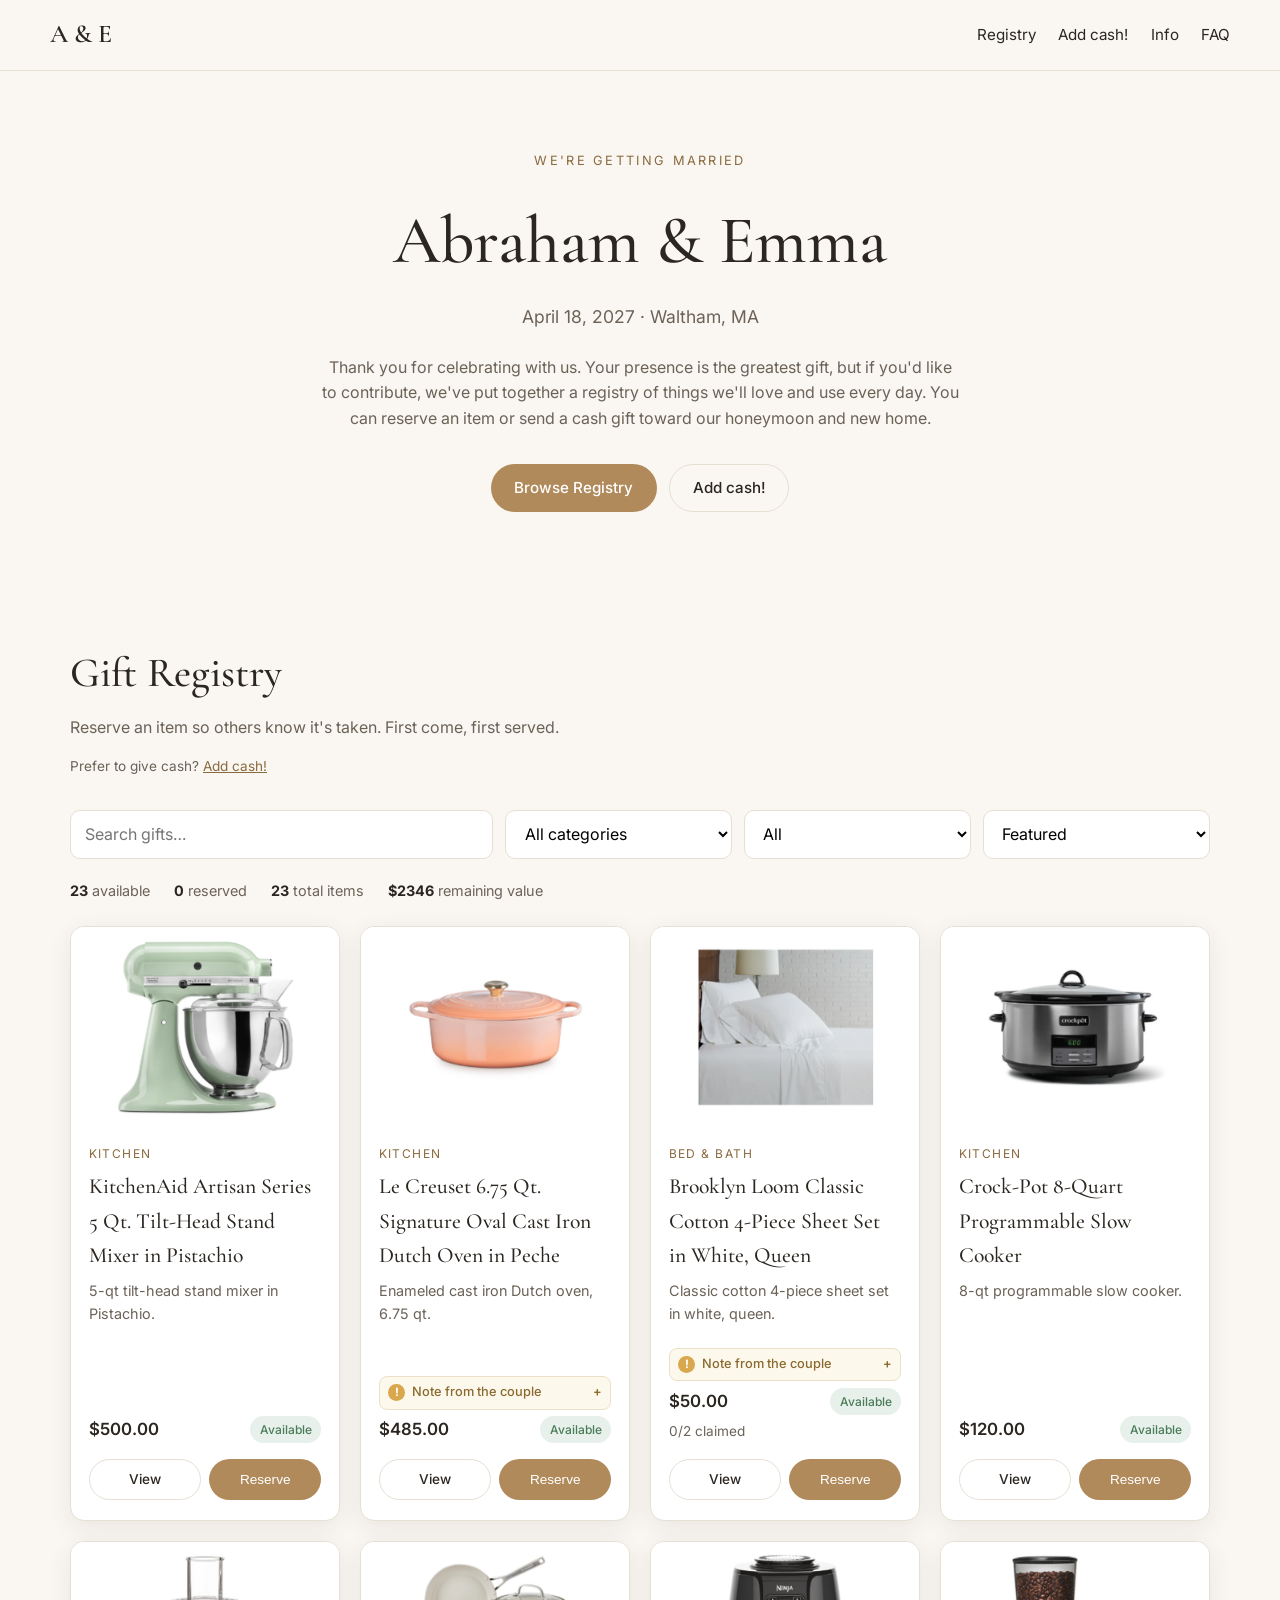
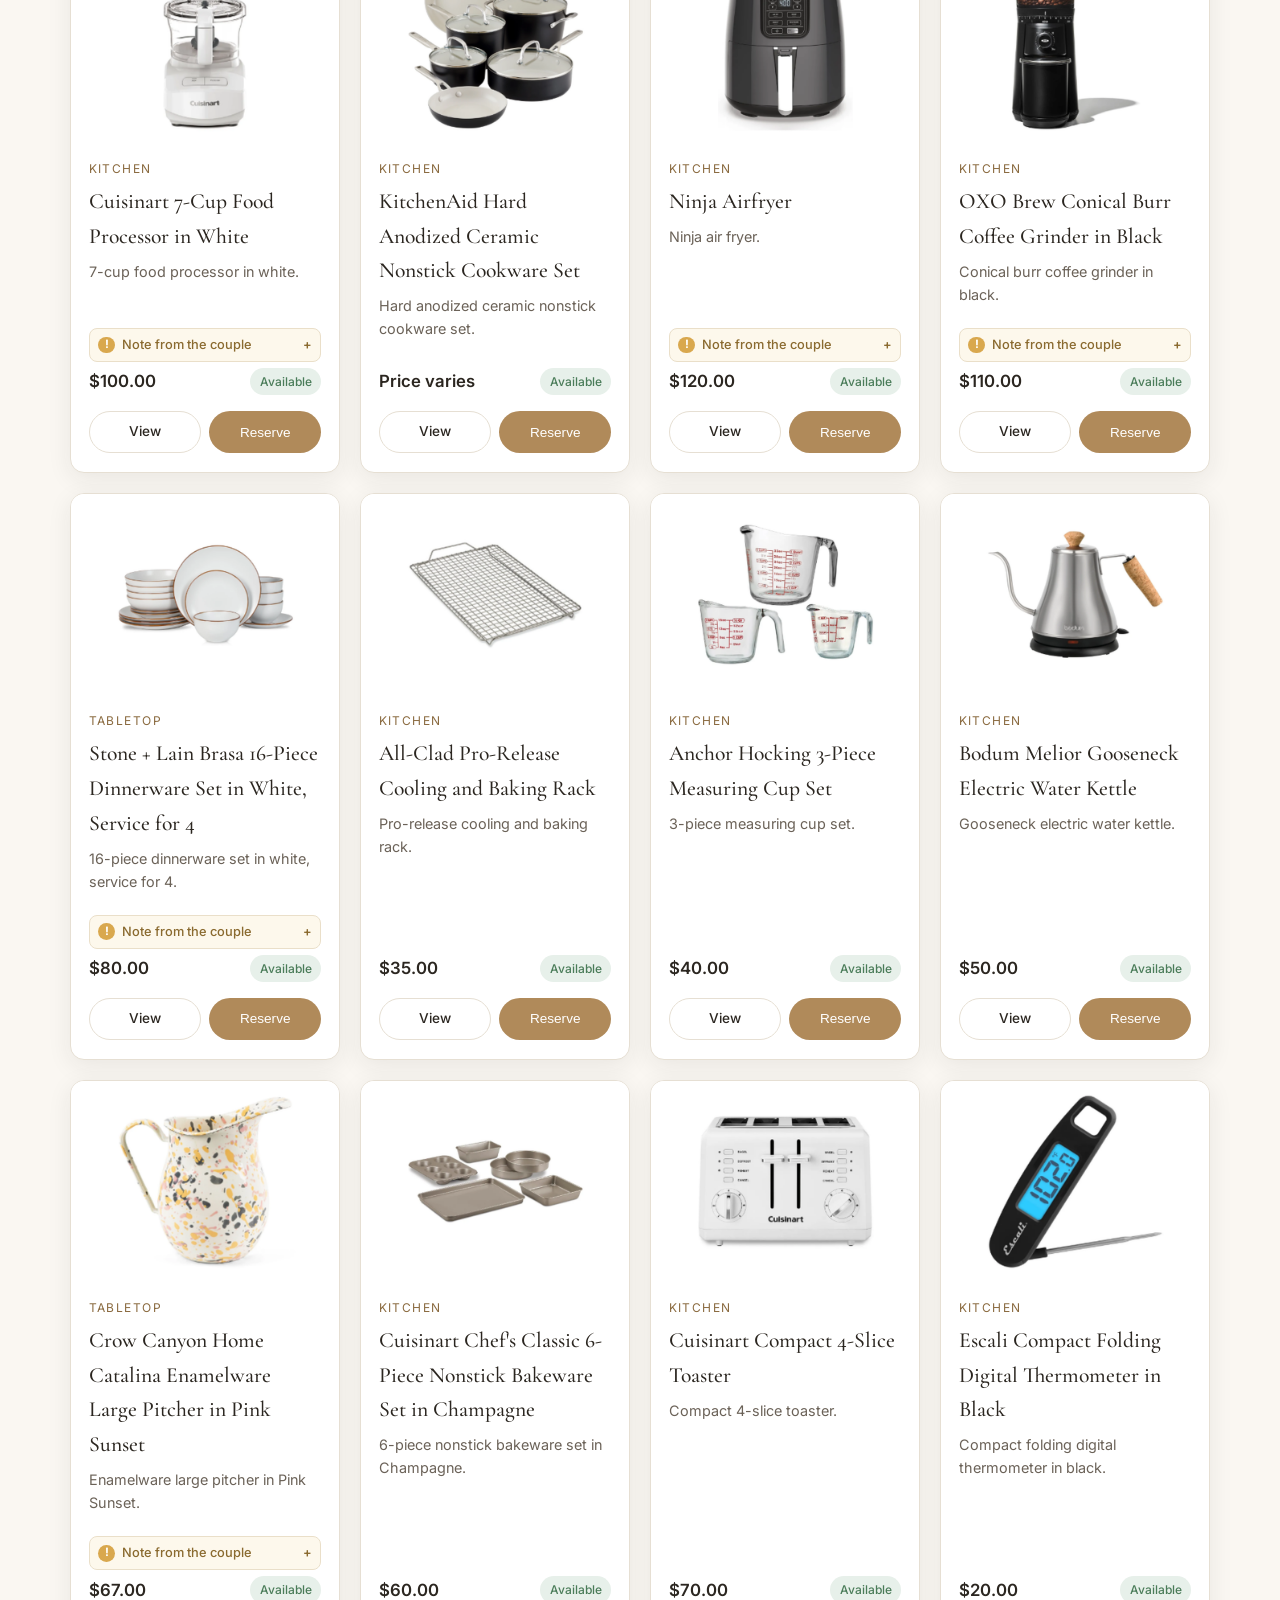
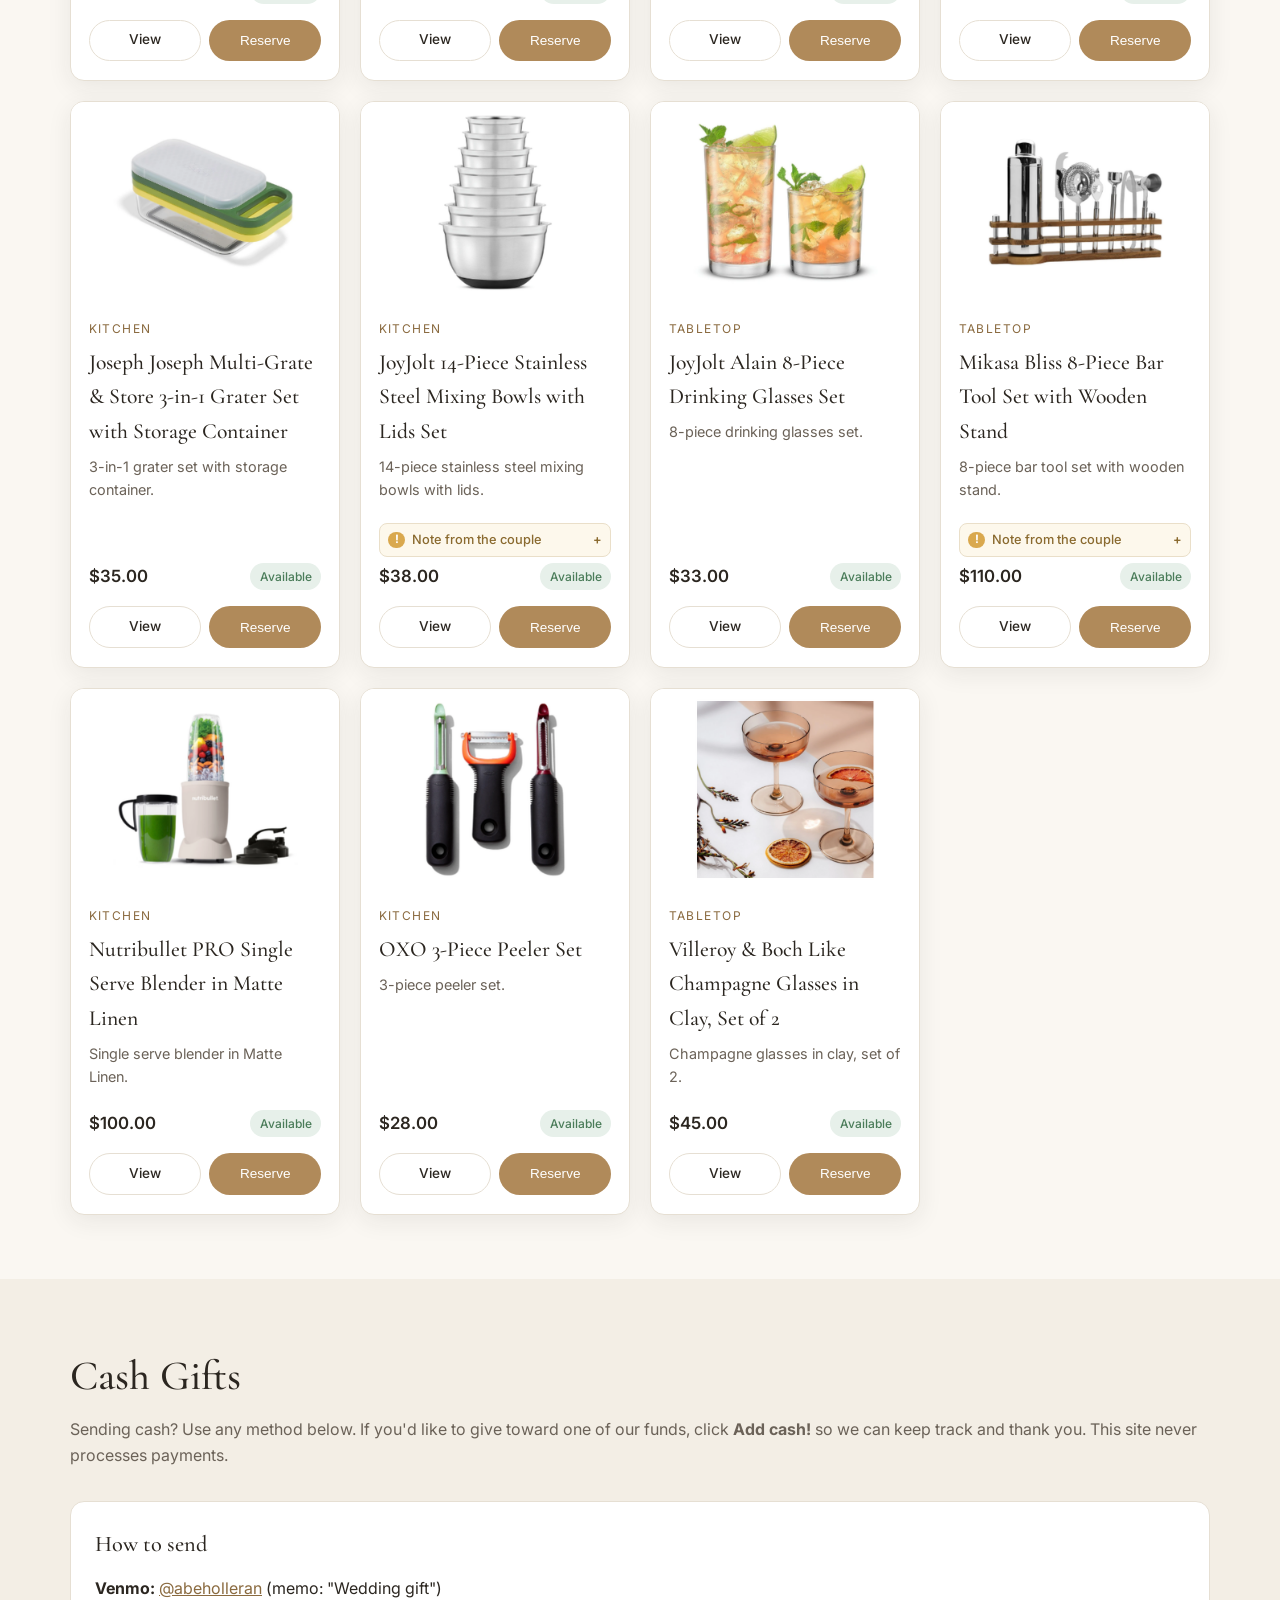
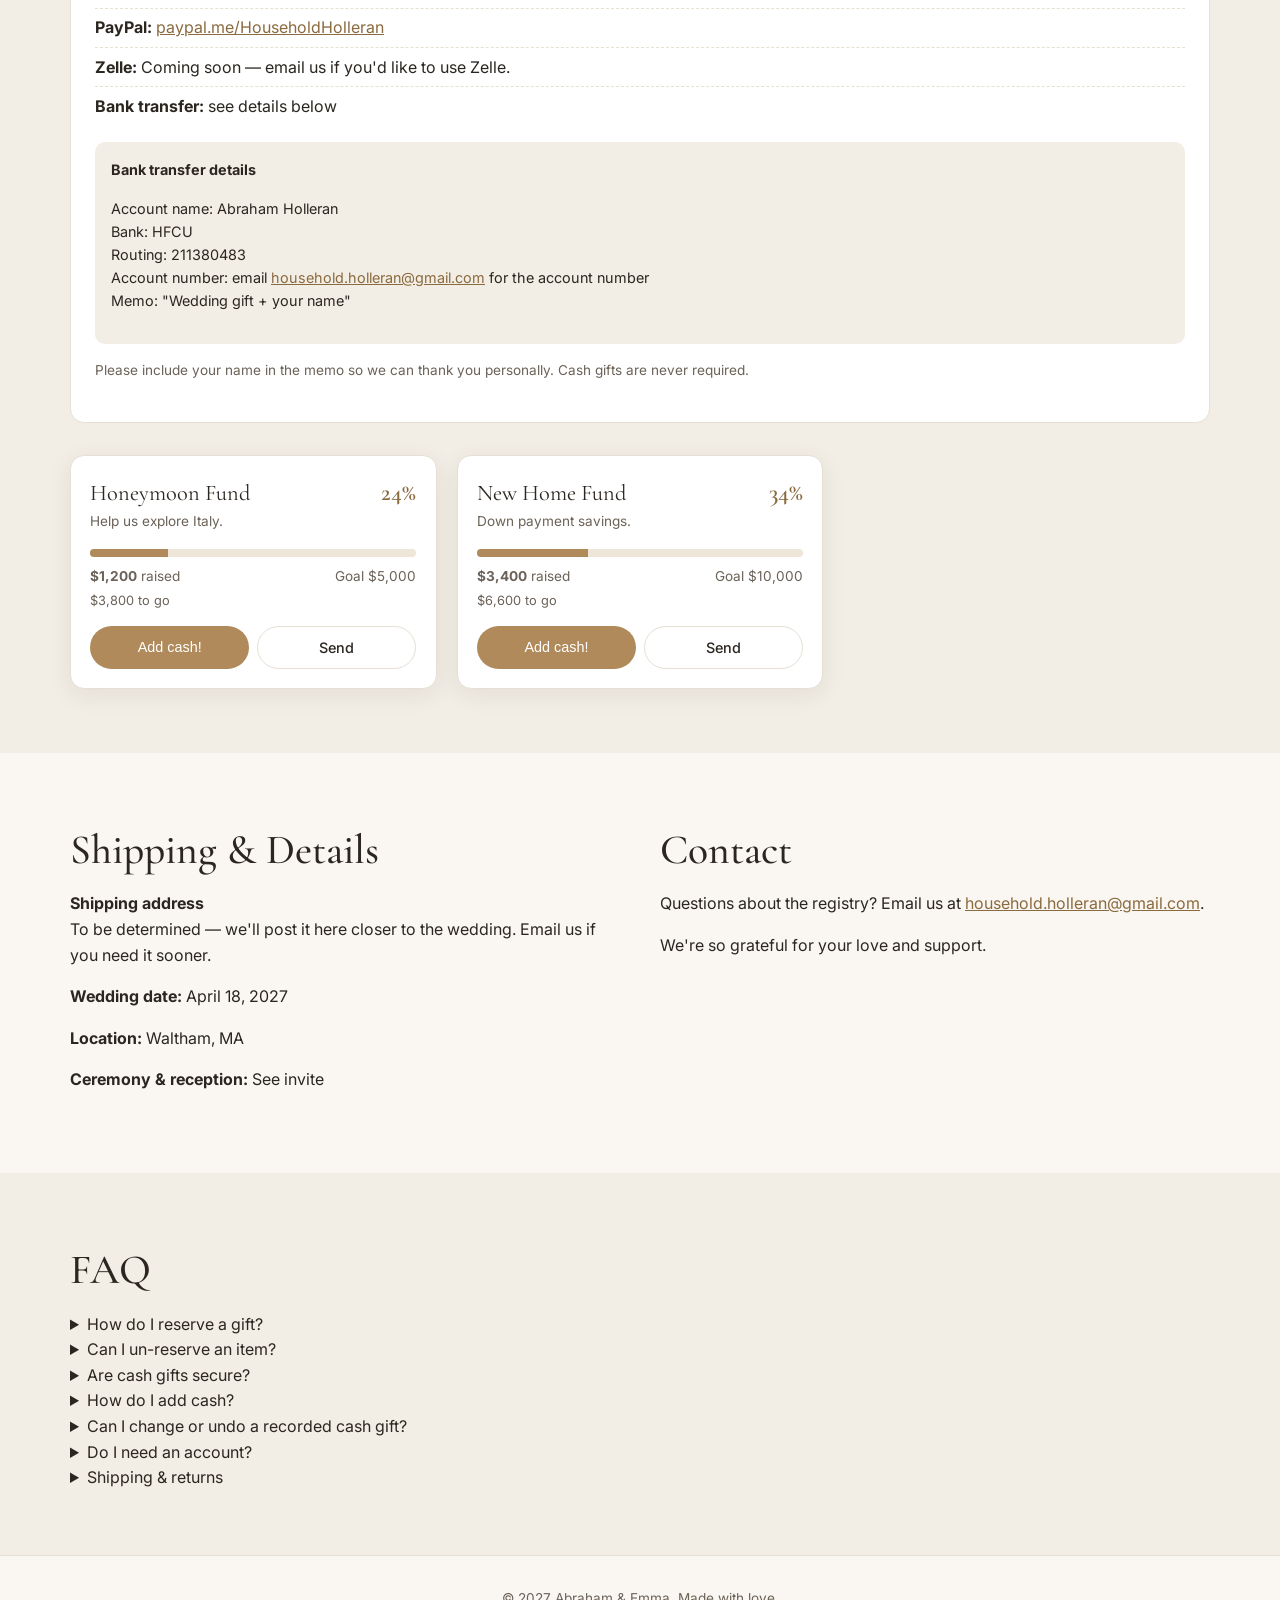
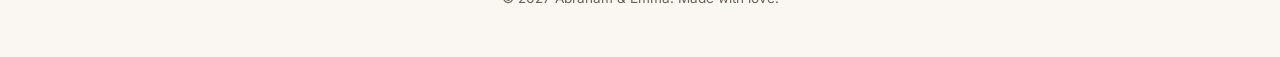
==== commit 2026f4bf: "Move cash gifts below the registry - Place Cash Gifts directly after the gift registry - Remove the " ====
--- a/index.html
+++ b/index.html
@@ -17,10 +17,9 @@
       <a class="brand" href="#top">A &amp; E</a>
       <nav class="nav">
         <a href="#registry">Registry</a>
-        <a href="#other">Registries</a>
+        <a href="#cash">Add cash!</a>
         <a href="#info">Info</a>
         <a href="#faq">FAQ</a>
-        <a href="#cash">Add cash!</a>
       </nav>
     </div>
   </header>
@@ -76,82 +75,7 @@
       </div>
     </section>
 
-    <section id="other" class="section section-alt">
-      <div class="container">
-        <div class="section-head">
-          <h2>Other Registries</h2>
-          <p class="muted">We're also registered at the retailers below.</p>
-        </div>
-        <div class="funds" id="other-registries">
-          <a class="fund-card" href="https://www.amazon.com/wedding" target="_blank" rel="noopener">
-            <div class="fund-name">Amazon</div>
-            <p class="muted small">Household essentials</p>
-          </a>
-          <a class="fund-card" href="https://www.target.com/gift-registry" target="_blank" rel="noopener">
-            <div class="fund-name">Target</div>
-            <p class="muted small">Home &amp; kitchen</p>
-          </a>
-          <a class="fund-card" href="https://www.crateandbarrel.com/gift-registry" target="_blank" rel="noopener">
-            <div class="fund-name">Crate &amp; Barrel</div>
-            <p class="muted small">Tabletop &amp; decor</p>
-          </a>
-        </div>
-      </div>
-    </section>
-
-    <section id="info" class="section">
-      <div class="container two-col">
-        <div>
-          <h2>Shipping &amp; Details</h2>
-          <p><strong>Shipping address</strong><br />
-          To be determined — we'll post it here closer to the wedding. Email us if you need it sooner.</p>
-          <p><strong>Wedding date:</strong> April 18, 2027</p>
-          <p><strong>Location:</strong> Waltham, MA</p>
-          <p><strong>Ceremony &amp; reception:</strong> See invite</p>
-        </div>
-        <div>
-          <h2>Contact</h2>
-          <p>Questions about the registry? Email us at <a href="mailto:household.holleran@gmail.com">household.holleran@gmail.com</a>.</p>
-          <p>We're so grateful for your love and support.</p>
-        </div>
-      </div>
-    </section>
-
-    <section id="faq" class="section section-alt">
-      <div class="container">
-        <h2>FAQ</h2>
-        <details>
-          <summary>How do I reserve a gift?</summary>
-          <p>Click "Reserve" on any available item and enter your name. The item will be marked reserved for everyone immediately.</p>
-        </details>
-        <details>
-          <summary>Can I un-reserve an item?</summary>
-          <p>Yes. Open the reserved item, click "Cancel reservation", and confirm you made the reservation. It works from any device. If anything goes wrong, email us and we'll release it.</p>
-        </details>
-        <details>
-          <summary>Are cash gifts secure?</summary>
-          <p>Cash gifts go directly to us via Venmo/PayPal/Zelle/bank transfer. This site never processes payments or stores card details.</p>
-        </details>
-        <details>
-          <summary>How do I add cash?</summary>
-          <p>Send your gift using any method in the Cash Gifts section, then click <strong>Add cash!</strong> on the fund and enter the amount you sent or are sending. The progress bar updates immediately.</p>
-        </details>
-        <details>
-          <summary>Can I change or undo a recorded cash gift?</summary>
-          <p>Recorded gifts cannot be undone from the site. If you need to correct something, email us at <a href="mailto:household.holleran@gmail.com">household.holleran@gmail.com</a> and we'll update it.</p>
-        </details>
-        <details>
-          <summary>Do I need an account?</summary>
-          <p>No. Just your name when reserving. No passwords, no sign-up.</p>
-        </details>
-        <details>
-          <summary>Shipping &amp; returns</summary>
-          <p>Shipping details are still being finalized. We'll post the address here; email us in the meantime if you need it.</p>
-        </details>
-      </div>
-    </section>
-
-    <section id="cash" class="section">
+    <section id="cash" class="section section-alt">
       <div class="container">
         <div class="section-head">
           <h2>Cash Gifts</h2>
@@ -185,6 +109,58 @@
         <div id="funds" class="funds"></div>
       </div>
     </section>
+
+    <section id="info" class="section">
+      <div class="container two-col">
+        <div>
+          <h2>Shipping &amp; Details</h2>
+          <p><strong>Shipping address</strong><br />
+          To be determined — we'll post it here closer to the wedding. Email us if you need it sooner.</p>
+          <p><strong>Wedding date:</strong> April 18, 2027</p>
+          <p><strong>Location:</strong> Waltham, MA</p>
+          <p><strong>Ceremony &amp; reception:</strong> See invite</p>
+        </div>
+        <div>
+          <h2>Contact</h2>
+          <p>Questions about the registry? Email us at <a href="mailto:household.holleran@gmail.com">household.holleran@gmail.com</a>.</p>
+          <p>We're so grateful for your love and support.</p>
+        </div>
+      </div>
+    </section>
+
+    <section id="faq" class="section section-alt">
+      <div class="container">
+        <h2>FAQ</h2>
+        <details>
+          <summary>How do I reserve a gift?</summary>
+          <p>Click "Reserve" on any available item and enter your name. The item will be marked reserved for everyone immediately.</p>
+        </details>
+        <details>
+          <summary>Can I un-reserve an item?</summary>
+          <p>Yes. Open the reserved item, click "Cancel reservation", and confirm you made the reservation. It works from any device. If anything goes wrong, email us and we'll release it.</p>
+        </details>
+        <details>
+          <summary>Are cash gifts secure?</summary>
+          <p>Cash gifts go directly to us via Venmo/PayPal/Zelle/bank transfer. This site never processes payments or stores card details.</p>
+        </details>
+        <details>
+          <summary>How do I add cash?</summary>
+          <p>Send your gift using any method in the Cash Gifts section, then click <strong>Add cash!</strong> on the fund and enter the amount you sent or are sending. The progress bar updates immediately.</p>
+        </details>
+        <details>
+          <summary>Can I change or undo a recorded cash gift?</summary>
+          <p>Recorded gifts cannot be undone from the site. If you need to correct something, email us at <a href="mailto:household.holleran@gmail.com">household.holleran@gmail.com</a> and we'll update it.</p>
+        </details>
+        <details>
+          <summary>Do I need an account?</summary>
+          <p>No. Just your name when reserving. No passwords, no sign-up.</p>
+        </details>
+        <details>
+          <summary>Shipping &amp; returns</summary>
+          <p>Shipping details are still being finalized. We'll post the address here; email us in the meantime if you need it.</p>
+        </details>
+      </div>
+    </section>
   </main>
 
   <footer class="site-footer">
@@ -257,7 +233,7 @@
         <label>Note (optional)
           <textarea id="fund-note" name="note" rows="2" maxlength="200" placeholder="Sent via Venmo"></textarea>
         </label>
-        <p class="fund-disclaimer">This records your gift so we can thank you. It does not send money — use the payment details above first. Contributions cannot be undone from this site.</p>
+        <p class="fund-disclaimer">This records your gift so we can thank you. It does not send money — use the payment details above first.</p>
         <div class="modal-actions">
           <button type="button" class="btn btn-ghost" id="fund-cancel">Cancel</button>
           <button type="submit" class="btn btn-primary" id="fund-submit">Add cash</button>
